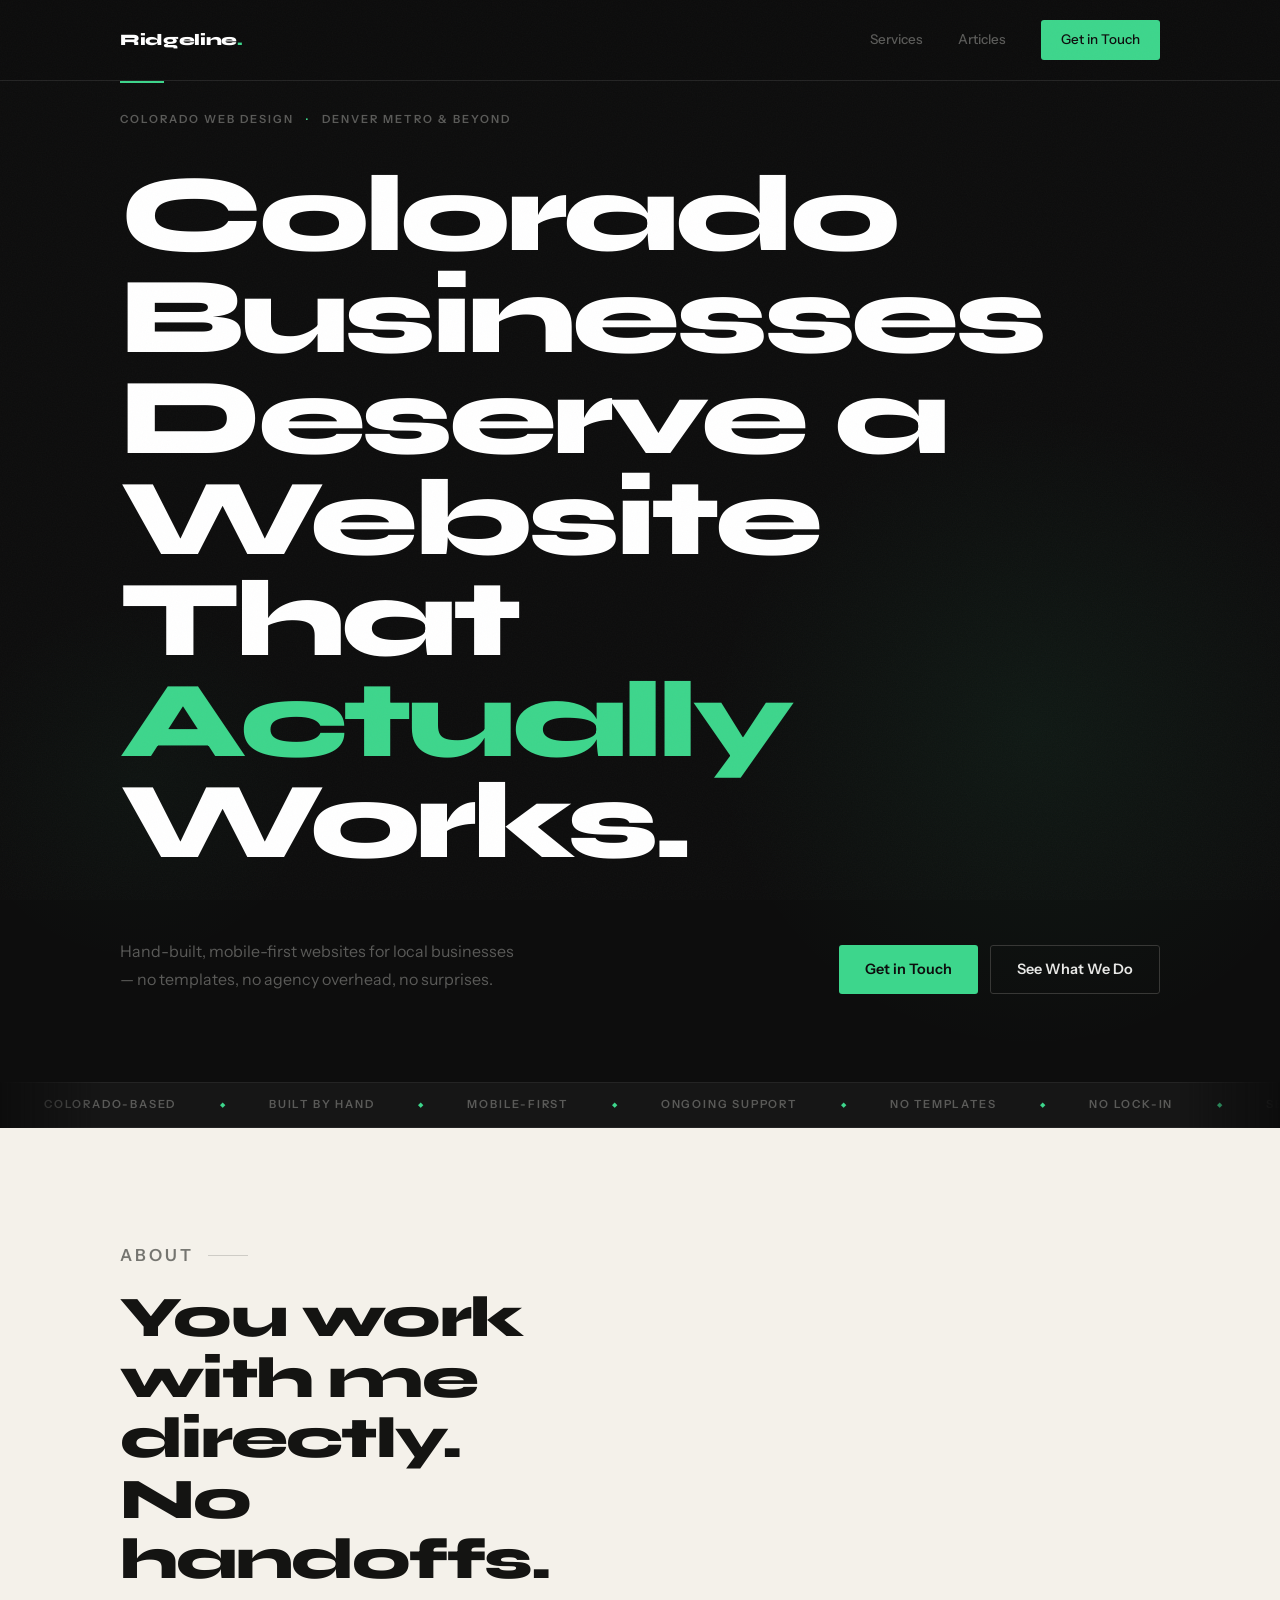
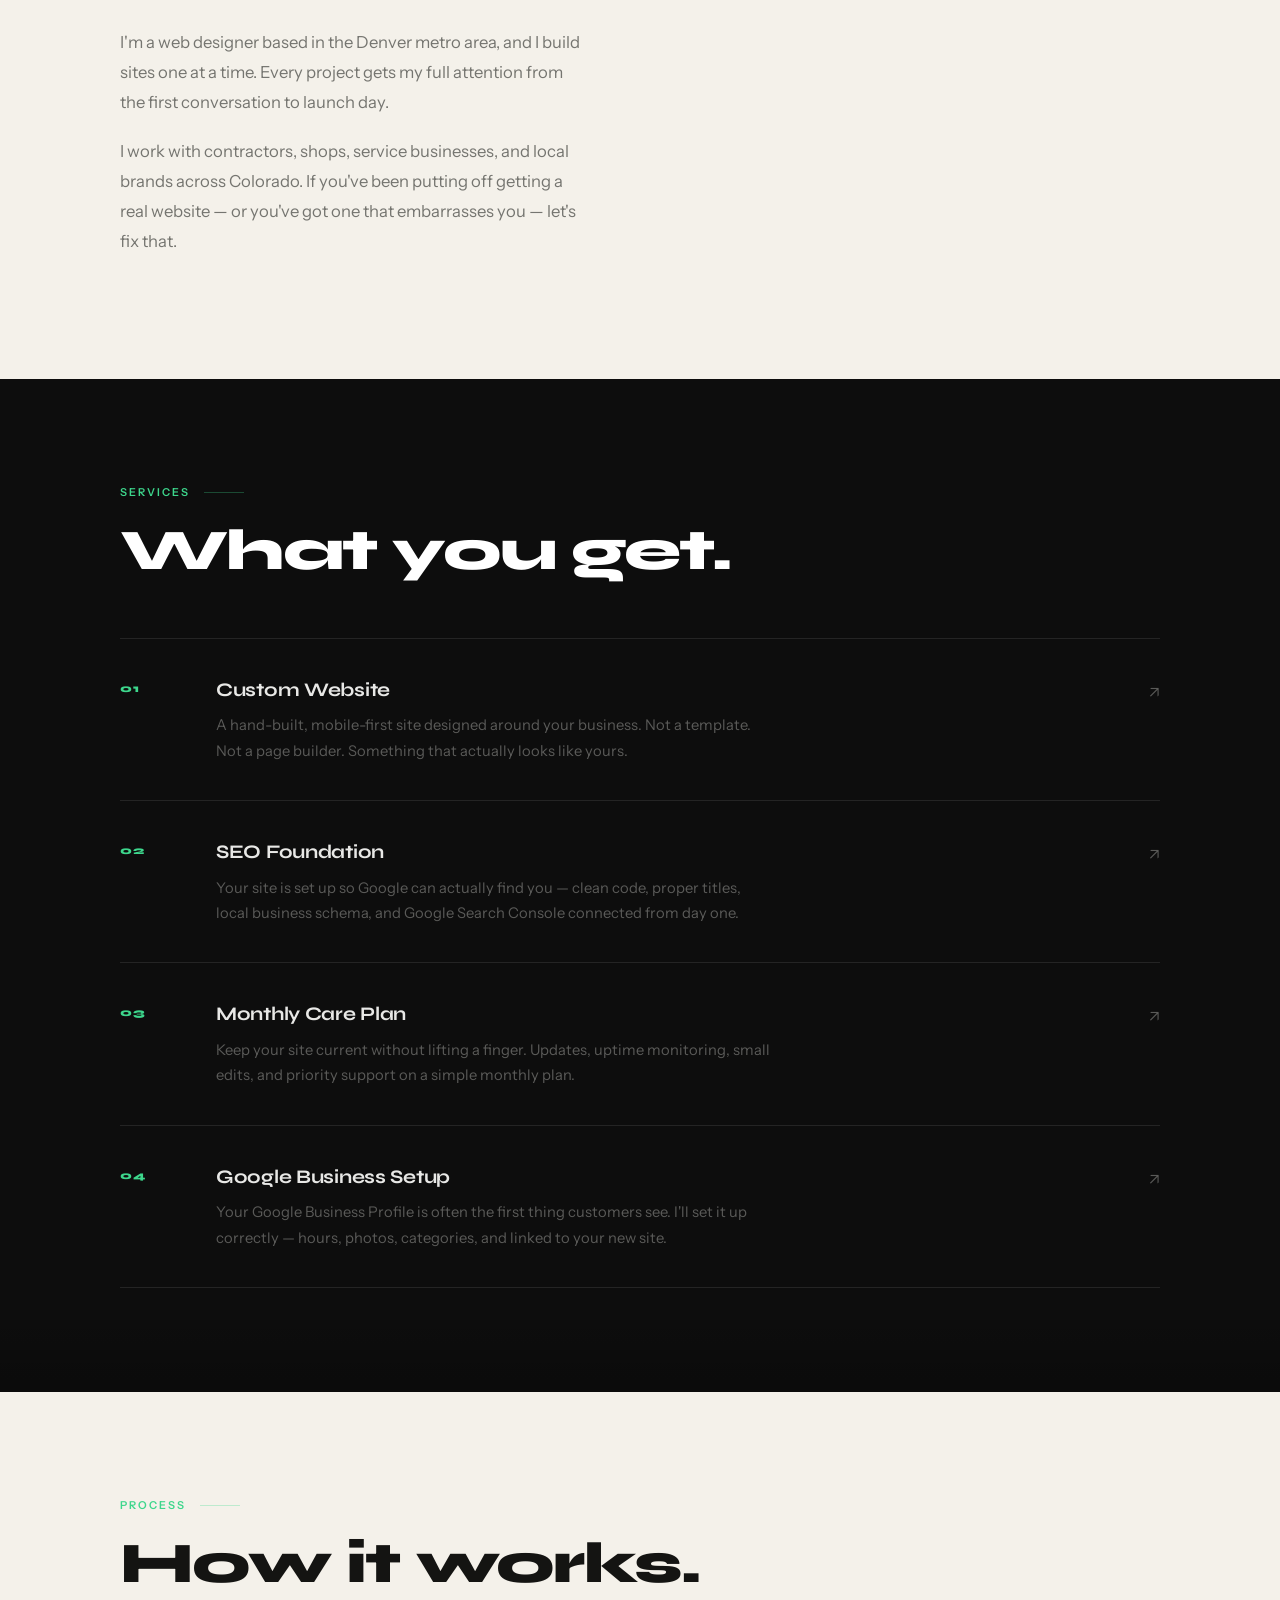
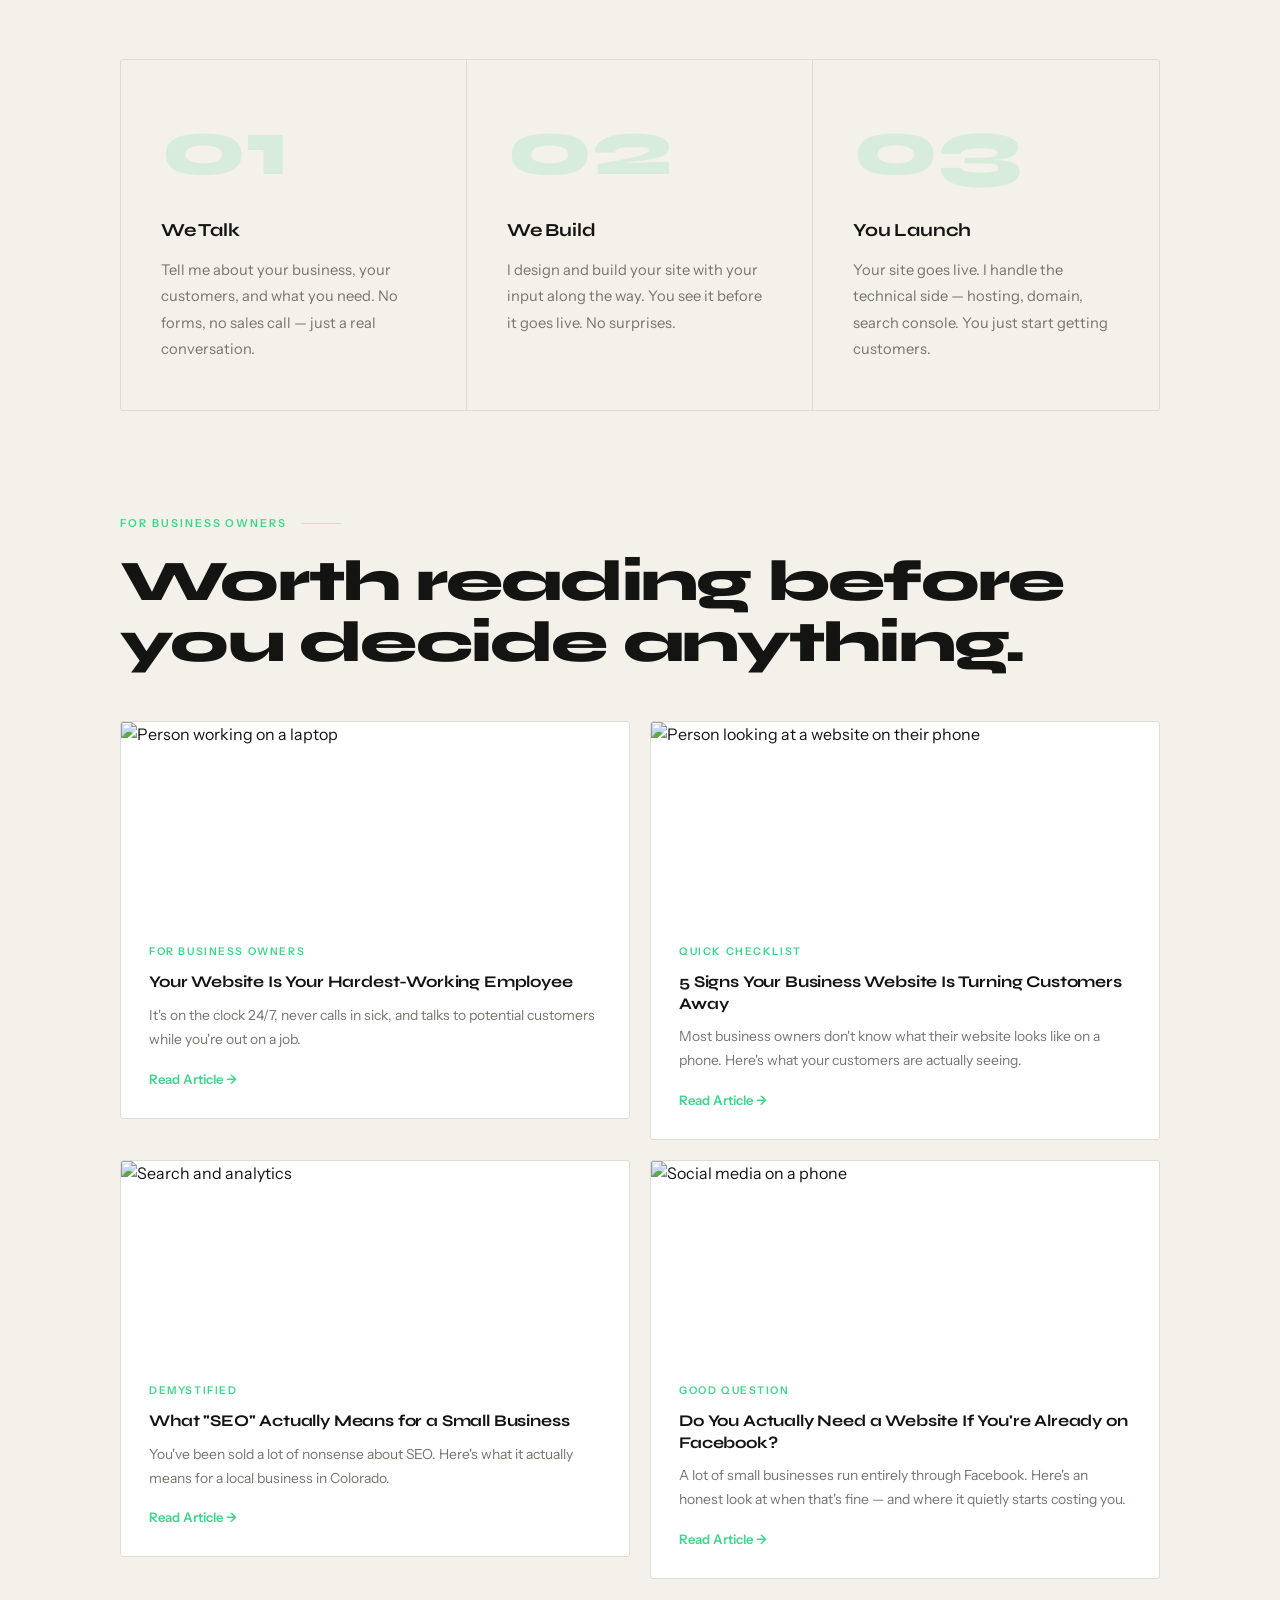
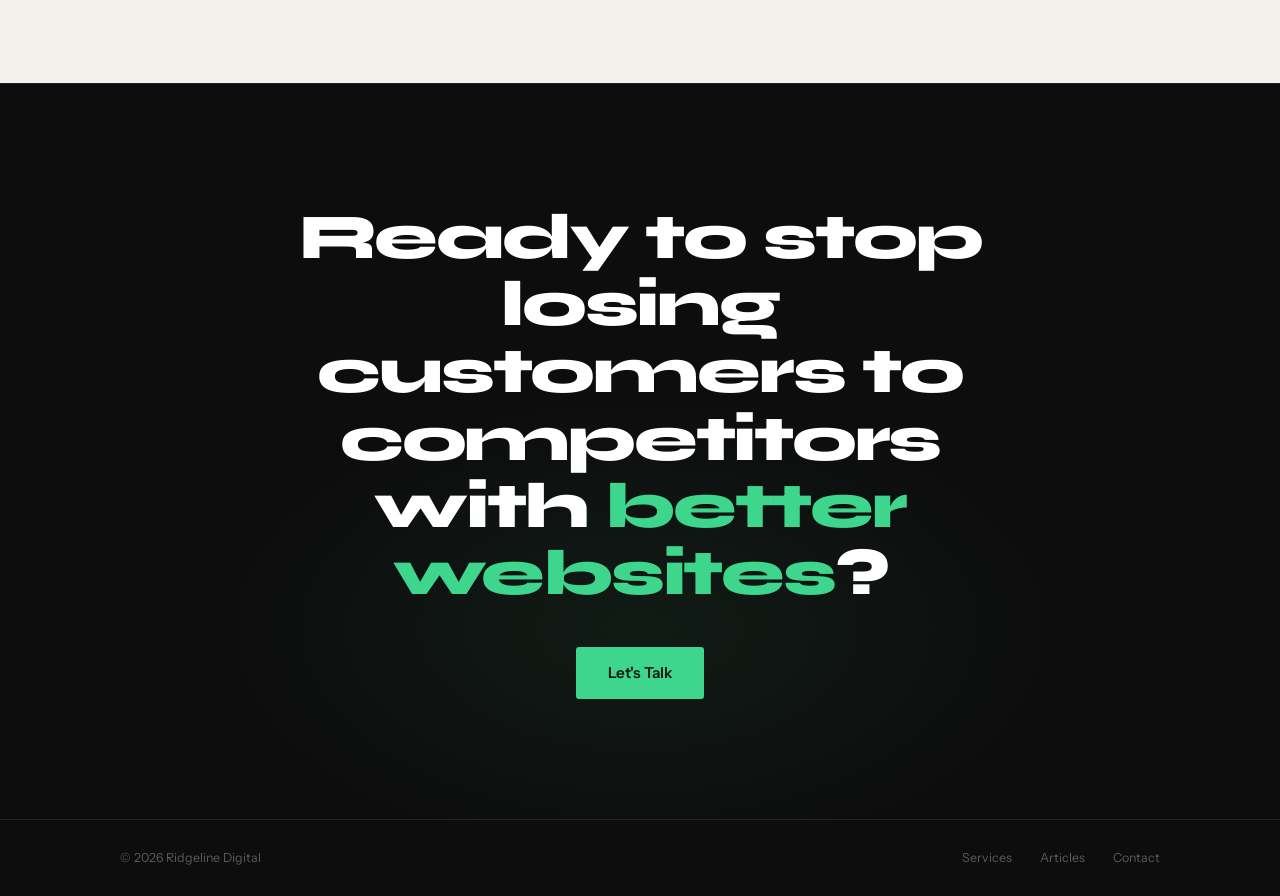
==== index.html @ 9ca10a7b "feat: scaffold Three.js canvas for laptop scene" ====
<!DOCTYPE html>
<html lang="en">
<head>
  <meta charset="UTF-8">
  <meta name="viewport" content="width=device-width, initial-scale=1.0">
  <title>Ridgeline Digital — Colorado Web Design</title>
  <meta name="description" content="Hand-built websites for Colorado small businesses. Professional, mobile-first, and built to convert.">
  <link rel="preconnect" href="https://fonts.googleapis.com">
  <link rel="preconnect" href="https://fonts.gstatic.com" crossorigin>
  <link href="https://fonts.googleapis.com/css2?family=Syne:wght@700;800&family=Instrument+Sans:ital,wght@0,400;0,500;0,600;1,400&display=swap" rel="stylesheet">
  <link rel="stylesheet" href="styles.css">
  <script type="importmap">
{
  "imports": {
    "three": "https://cdn.jsdelivr.net/npm/three@0.163.0/build/three.module.js"
  }
}
</script>
</head>
<body>

<!-- NAV -->
<nav class="nav">
  <div class="nav__inner">
    <a href="index.html" class="nav__logo">Ridgeline<span>.</span></a>
    <div class="nav__links">
      <a href="services.html">Services</a>
      <a href="articles/index.html">Articles</a>
      <a href="contact.html" class="nav__cta">Get in Touch</a>
    </div>
  </div>
</nav>

<!-- HERO -->
<section class="hero">
  <div class="hero__glow"></div>
  <div class="hero__glow-2"></div>
  <div class="container hero__content">
    <span class="hero__line"></span>
    <p class="hero__eyebrow">Colorado Web Design <em>·</em> Denver Metro &amp; Beyond</p>
    <h1 class="hero__headline">
      Colorado<br>
      Businesses<br>
      Deserve a<br>
      Website That<br>
      <em>Actually</em> Works.
    </h1>
    <div class="hero__bottom">
      <p class="hero__sub">
        Hand-built, mobile-first websites for local businesses — no templates, no agency overhead, no surprises.
      </p>
      <div class="hero__ctas">
        <a href="contact.html" class="btn btn--primary">Get in Touch</a>
        <a href="services.html" class="btn btn--outline">See What We Do</a>
      </div>
    </div>
  </div>
</section>

<!-- MARQUEE -->
<div class="marquee">
  <div class="marquee__track">
    <span class="marquee__item">Colorado-Based</span><span class="marquee__dot">◆</span>
    <span class="marquee__item">Built by Hand</span><span class="marquee__dot">◆</span>
    <span class="marquee__item">Mobile-First</span><span class="marquee__dot">◆</span>
    <span class="marquee__item">Ongoing Support</span><span class="marquee__dot">◆</span>
    <span class="marquee__item">No Templates</span><span class="marquee__dot">◆</span>
    <span class="marquee__item">No Lock-In</span><span class="marquee__dot">◆</span>
    <span class="marquee__item">SEO Ready</span><span class="marquee__dot">◆</span>
    <span class="marquee__item">Fast &amp; Responsive</span><span class="marquee__dot">◆</span>
    <!-- duplicate for seamless loop -->
    <span class="marquee__item">Colorado-Based</span><span class="marquee__dot">◆</span>
    <span class="marquee__item">Built by Hand</span><span class="marquee__dot">◆</span>
    <span class="marquee__item">Mobile-First</span><span class="marquee__dot">◆</span>
    <span class="marquee__item">Ongoing Support</span><span class="marquee__dot">◆</span>
    <span class="marquee__item">No Templates</span><span class="marquee__dot">◆</span>
    <span class="marquee__item">No Lock-In</span><span class="marquee__dot">◆</span>
    <span class="marquee__item">SEO Ready</span><span class="marquee__dot">◆</span>
    <span class="marquee__item">Fast &amp; Responsive</span><span class="marquee__dot">◆</span>
  </div>
</div>

<!-- ABOUT -->
<section class="section section--light">
  <div class="container">
    <div class="about-grid">
      <div class="about__copy reveal">
        <p class="section__eyebrow">About</p>
        <h2 class="section__heading" style="margin-bottom: 36px;">You work with me<br>directly. No handoffs.</h2>
        <p>I'm a web designer based in the Denver metro area, and I build sites one at a time. Every project gets my full attention from the first conversation to launch day.</p>
        <p>I work with contractors, shops, service businesses, and local brands across Colorado. If you've been putting off getting a real website — or you've got one that embarrasses you — let's fix that.</p>
      </div>
      <div class="about__visual">
        <canvas id="laptop-canvas"></canvas>
      </div>
    </div>
  </div>
</section>

<!-- SERVICES -->
<section class="section section--dark">
  <div class="container">
    <p class="section__eyebrow reveal">Services</p>
    <h2 class="section__heading reveal reveal--delay-1">What you get.</h2>
    <div class="services-list">
      <a href="services.html" class="service-item reveal reveal--delay-1">
        <span class="service-item__num">01</span>
        <div>
          <div class="service-item__title">Custom Website</div>
          <p class="service-item__desc">A hand-built, mobile-first site designed around your business. Not a template. Not a page builder. Something that actually looks like yours.</p>
        </div>
        <span class="service-item__arrow">↗</span>
      </a>
      <a href="services.html" class="service-item reveal reveal--delay-2">
        <span class="service-item__num">02</span>
        <div>
          <div class="service-item__title">SEO Foundation</div>
          <p class="service-item__desc">Your site is set up so Google can actually find you — clean code, proper titles, local business schema, and Google Search Console connected from day one.</p>
        </div>
        <span class="service-item__arrow">↗</span>
      </a>
      <a href="services.html" class="service-item reveal reveal--delay-3">
        <span class="service-item__num">03</span>
        <div>
          <div class="service-item__title">Monthly Care Plan</div>
          <p class="service-item__desc">Keep your site current without lifting a finger. Updates, uptime monitoring, small edits, and priority support on a simple monthly plan.</p>
        </div>
        <span class="service-item__arrow">↗</span>
      </a>
      <a href="services.html" class="service-item reveal reveal--delay-4">
        <span class="service-item__num">04</span>
        <div>
          <div class="service-item__title">Google Business Setup</div>
          <p class="service-item__desc">Your Google Business Profile is often the first thing customers see. I'll set it up correctly — hours, photos, categories, and linked to your new site.</p>
        </div>
        <span class="service-item__arrow">↗</span>
      </a>
    </div>
  </div>
</section>

<!-- PROCESS -->
<section class="section section--light">
  <div class="container">
    <p class="section__eyebrow reveal">Process</p>
    <h2 class="section__heading reveal reveal--delay-1">How it works.</h2>
    <div class="process-grid">
      <div class="process-step reveal reveal--delay-1">
        <div class="process-step__num">01</div>
        <div class="process-step__title">We Talk</div>
        <p class="process-step__body">Tell me about your business, your customers, and what you need. No forms, no sales call — just a real conversation.</p>
      </div>
      <div class="process-step reveal reveal--delay-2">
        <div class="process-step__num">02</div>
        <div class="process-step__title">We Build</div>
        <p class="process-step__body">I design and build your site with your input along the way. You see it before it goes live. No surprises.</p>
      </div>
      <div class="process-step reveal reveal--delay-3">
        <div class="process-step__num">03</div>
        <div class="process-step__title">You Launch</div>
        <p class="process-step__body">Your site goes live. I handle the technical side — hosting, domain, search console. You just start getting customers.</p>
      </div>
    </div>
  </div>
</section>

<!-- ARTICLES -->
<section class="section section--light" style="padding-top: 0;">
  <div class="container">
    <p class="section__eyebrow reveal">For Business Owners</p>
    <h2 class="section__heading reveal reveal--delay-1">Worth reading before<br>you decide anything.</h2>
    <div class="articles-grid">
      <a href="articles/your-website-is-your-hardest-working-employee.html" class="reveal reveal--delay-1">
        <div class="article-card">
          <img class="article-card__img" src="https://images.unsplash.com/photo-1486312338219-ce68d2c6f44d?w=700&q=80" alt="Person working on a laptop">
          <div class="article-card__content">
            <div class="article-card__tag">For Business Owners</div>
            <div class="article-card__title">Your Website Is Your Hardest-Working Employee</div>
            <p class="article-card__desc">It's on the clock 24/7, never calls in sick, and talks to potential customers while you're out on a job.</p>
            <span class="article-card__link">Read Article →</span>
          </div>
        </div>
      </a>
      <a href="articles/5-signs-your-website-is-turning-customers-away.html" class="reveal reveal--delay-2">
        <div class="article-card">
          <img class="article-card__img" src="https://images.unsplash.com/photo-1555421689-491a97ff2040?w=700&q=80" alt="Person looking at a website on their phone">
          <div class="article-card__content">
            <div class="article-card__tag">Quick Checklist</div>
            <div class="article-card__title">5 Signs Your Business Website Is Turning Customers Away</div>
            <p class="article-card__desc">Most business owners don't know what their website looks like on a phone. Here's what your customers are actually seeing.</p>
            <span class="article-card__link">Read Article →</span>
          </div>
        </div>
      </a>
      <a href="articles/what-seo-actually-means-for-a-small-business.html" class="reveal reveal--delay-3">
        <div class="article-card">
          <img class="article-card__img" src="https://images.unsplash.com/photo-1432888498266-38ffec3eaf0a?w=700&q=80" alt="Search and analytics">
          <div class="article-card__content">
            <div class="article-card__tag">Demystified</div>
            <div class="article-card__title">What "SEO" Actually Means for a Small Business</div>
            <p class="article-card__desc">You've been sold a lot of nonsense about SEO. Here's what it actually means for a local business in Colorado.</p>
            <span class="article-card__link">Read Article →</span>
          </div>
        </div>
      </a>
      <a href="articles/do-you-need-a-website-if-youre-already-on-facebook.html" class="reveal reveal--delay-4">
        <div class="article-card">
          <img class="article-card__img" src="https://images.unsplash.com/photo-1563986768609-322da13575f3?w=700&q=80" alt="Social media on a phone">
          <div class="article-card__content">
            <div class="article-card__tag">Good Question</div>
            <div class="article-card__title">Do You Actually Need a Website If You're Already on Facebook?</div>
            <p class="article-card__desc">A lot of small businesses run entirely through Facebook. Here's an honest look at when that's fine — and where it quietly starts costing you.</p>
            <span class="article-card__link">Read Article →</span>
          </div>
        </div>
      </a>
    </div>
  </div>
</section>

<!-- CTA -->
<div class="cta-section reveal">
  <p class="cta-section__heading">
    Ready to stop losing customers to competitors with <em>better websites</em>?
  </p>
  <a href="contact.html" class="btn btn--primary" style="font-size: 0.95rem; padding: 14px 32px;">Let's Talk</a>
</div>
<footer class="footer">
  <div class="footer__inner">
    <span class="footer__copy">© 2026 Ridgeline Digital</span>
    <nav class="footer__links">
      <a href="services.html">Services</a>
      <a href="articles/index.html">Articles</a>
      <a href="contact.html">Contact</a>
    </nav>
  </div>
</footer>

<script>
  const observer = new IntersectionObserver((entries) => {
    entries.forEach(entry => {
      if (entry.isIntersecting) {
        entry.target.classList.add('is-visible');
        observer.unobserve(entry.target);
      }
    });
  }, { threshold: 0.12 });

  document.querySelectorAll('.reveal').forEach(el => observer.observe(el));

  // Laptop entrance — fires on laptop-scene wrapper
  const laptopScene = document.getElementById('laptop');
  if (laptopScene) {
    const laptopObserver = new IntersectionObserver((entries) => {
      entries.forEach(entry => {
        if (entry.isIntersecting) {
          laptopScene.classList.add('is-visible');
          laptopObserver.unobserve(laptopScene);
        }
      });
    }, { threshold: 0.1 });
    laptopObserver.observe(laptopScene);
  }
</script>
<script type="module" src="laptop-3d.js"></script>
</body>
</html>
---- styles.css ----
/* ─── FONTS ─── */
@import url('https://fonts.googleapis.com/css2?family=Syne:wght@700;800&family=Instrument+Sans:ital,wght@0,400;0,500;0,600;1,400&display=swap');

/* ─── VARIABLES ─── */
:root {
  --bg:           #0d0d0d;
  --bg-light:     #f4f1ea;
  --surface:      #161616;
  --border:       #242424;
  --border-light: #e0ddd6;
  --accent:       #3dd68c;
  --accent-dim:   rgba(61, 214, 140, 0.07);
  --on-dark:      #e8e8e6;
  --on-light:     #141412;
  --muted-dark:   #5a5a58;
  --muted-light:  #757570;
  --font-display: 'Syne', sans-serif;
  --font-body:    'Instrument Sans', sans-serif;
  --max-w:        1120px;
}

/* ─── RESET ─── */
*, *::before, *::after { box-sizing: border-box; margin: 0; padding: 0; }
html { font-size: 16px; scroll-behavior: smooth; }
body {
  font-family: var(--font-body);
  background: var(--bg);
  color: var(--on-dark);
  line-height: 1.6;
  -webkit-font-smoothing: antialiased;
}
img { max-width: 100%; display: block; }
a { color: inherit; text-decoration: none; }

/* ─── SCROLL REVEAL ─── */
.reveal {
  opacity: 0;
  transform: translateY(28px);
  transition: opacity 0.65s ease, transform 0.65s ease;
}
.reveal.is-visible {
  opacity: 1;
  transform: translateY(0);
}
.reveal--delay-1 { transition-delay: 0.1s; }
.reveal--delay-2 { transition-delay: 0.2s; }
.reveal--delay-3 { transition-delay: 0.3s; }
.reveal--delay-4 { transition-delay: 0.4s; }

/* ─── GRAIN OVERLAY ─── */
body::after {
  content: '';
  position: fixed; inset: 0;
  pointer-events: none; z-index: 9999;
  opacity: 0.03;
  background-image: url("data:image/svg+xml,%3Csvg xmlns='http://www.w3.org/2000/svg' width='300' height='300'%3E%3Cfilter id='n'%3E%3CfeTurbulence type='fractalNoise' baseFrequency='0.8' numOctaves='4' stitchTiles='stitch'/%3E%3C/filter%3E%3Crect width='300' height='300' filter='url(%23n)'/%3E%3C/svg%3E");
}

/* ─── CONTAINER ─── */
.container { max-width: var(--max-w); margin: 0 auto; padding: 0 40px; }

/* ─── NAV ─── */
.nav {
  position: sticky; top: 0; z-index: 100;
  background: rgba(13, 13, 13, 0.88);
  backdrop-filter: blur(16px);
  -webkit-backdrop-filter: blur(16px);
  border-bottom: 1px solid var(--border);
  padding: 20px 0;
}
.nav__inner {
  display: flex; align-items: center; justify-content: space-between;
  max-width: var(--max-w); margin: 0 auto; padding: 0 40px;
}
.nav__logo {
  font-family: var(--font-display);
  font-size: 1rem; font-weight: 800;
  color: #fff; letter-spacing: -0.02em;
}
.nav__logo span { color: var(--accent); }
.nav__links { display: flex; gap: 36px; align-items: center; }
.nav__links a {
  font-size: 0.84rem; font-weight: 500;
  color: var(--muted-dark);
  transition: color 0.15s;
  position: relative;
}
.nav__links a:not(.nav__cta)::after {
  content: '';
  position: absolute; bottom: -3px; left: 0;
  width: 0; height: 1px;
  background: var(--accent);
  transition: width 0.2s ease;
}
.nav__links a:not(.nav__cta):hover { color: var(--on-dark); }
.nav__links a:not(.nav__cta):hover::after { width: 100%; }
.nav__cta {
  background: var(--accent); color: #0d0d0d !important;
  padding: 9px 20px; border-radius: 3px;
  font-weight: 600; font-size: 0.84rem;
  transition: opacity 0.15s, box-shadow 0.15s;
}
.nav__cta:hover { opacity: 0.88; box-shadow: 0 0 18px rgba(61,214,140,0.25); }
.nav__cta::after { display: none !important; }

/* ─── HERO ─── */
.hero {
  min-height: 100svh;
  display: flex; flex-direction: column; justify-content: flex-end;
  padding: 0 0 88px;
  position: relative; overflow: hidden;
}
.hero__glow {
  position: absolute; top: 30%; right: -8%;
  width: 700px; height: 700px;
  background: radial-gradient(circle, rgba(61,214,140,0.06) 0%, transparent 65%);
  pointer-events: none;
}
.hero__glow-2 {
  position: absolute; bottom: 10%; left: -5%;
  width: 400px; height: 400px;
  background: radial-gradient(circle, rgba(61,214,140,0.03) 0%, transparent 65%);
  pointer-events: none;
}
.hero__content { position: relative; }
.hero__line {
  display: block; width: 44px; height: 2px;
  background: var(--accent); margin-bottom: 28px;
}
.hero__eyebrow {
  font-size: 0.7rem; font-weight: 600;
  letter-spacing: 0.18em; text-transform: uppercase;
  color: var(--muted-dark); margin-bottom: 36px;
  display: flex; align-items: center; gap: 12px;
}
.hero__eyebrow em { font-style: normal; color: var(--accent); }
.hero__headline {
  font-family: var(--font-display);
  font-size: clamp(3.4rem, 8.5vw, 7.8rem);
  font-weight: 800;
  line-height: 0.93;
  letter-spacing: -0.04em;
  color: #fff;
  margin-bottom: 64px;
}
.hero__headline em { font-style: normal; color: var(--accent); }
.hero__bottom {
  display: grid; grid-template-columns: 1fr auto;
  gap: 64px; align-items: end;
}
.hero__sub {
  font-size: 1rem; color: var(--muted-dark);
  line-height: 1.8; max-width: 400px;
}
.hero__ctas { display: flex; gap: 12px; flex-wrap: wrap; justify-content: flex-end; }

/* ─── LOAD ANIMATIONS ─── */
@keyframes fadeUp {
  from { opacity: 0; transform: translateY(22px); }
  to   { opacity: 1; transform: translateY(0); }
}
.hero__line     { animation: fadeUp 0.5s ease both; animation-delay: 0.05s; }
.hero__eyebrow  { animation: fadeUp 0.5s ease both; animation-delay: 0.15s; }
.hero__headline { animation: fadeUp 0.65s ease both; animation-delay: 0.25s; }
.hero__bottom   { animation: fadeUp 0.5s ease both; animation-delay: 0.45s; }

/* ─── BUTTONS ─── */
.btn {
  display: inline-flex; align-items: center;
  padding: 12px 26px; border-radius: 3px;
  font-weight: 600; font-size: 0.9rem;
  font-family: var(--font-body);
  cursor: pointer; border: none;
  transition: opacity 0.15s, box-shadow 0.15s, border-color 0.15s;
  white-space: nowrap;
}
.btn--primary { background: var(--accent); color: #0d0d0d; }
.btn--primary:hover { opacity: 0.88; box-shadow: 0 0 22px rgba(61,214,140,0.3); }
.btn--outline { background: transparent; color: var(--on-dark); border: 1px solid #383836; }
.btn--outline:hover { border-color: #666; }

/* ─── MARQUEE ─── */
.marquee {
  overflow: hidden;
  border-top: 1px solid var(--border);
  border-bottom: 1px solid var(--border);
  padding: 13px 0;
  background: var(--surface);
  -webkit-mask-image: linear-gradient(to right, transparent, black 8%, black 92%, transparent);
  mask-image: linear-gradient(to right, transparent, black 8%, black 92%, transparent);
}
.marquee__track {
  display: flex; align-items: center;
  width: max-content;
  animation: marquee 22s linear infinite;
}
@keyframes marquee {
  from { transform: translateX(0); }
  to   { transform: translateX(-50%); }
}
.marquee__item {
  font-size: 0.7rem; font-weight: 600;
  letter-spacing: 0.16em; text-transform: uppercase;
  color: var(--muted-dark); padding: 0 44px;
  white-space: nowrap;
}
.marquee__dot {
  color: var(--accent); font-size: 0.45rem;
  flex-shrink: 0;
}

/* ─── SECTIONS ─── */
.section { padding: 104px 0; }
.section--light { background: var(--bg-light); color: var(--on-light); }
.section--dark  { background: var(--bg); color: var(--on-dark); }

/* smooth gradient bleed at section boundaries */
.section--light + .section--dark::before,
.section--dark + .section--light::before {
  content: '';
  display: block;
  height: 1px;
  background: transparent;
}
.section--dark { position: relative; }
.section--dark::after {
  content: '';
  position: absolute; bottom: 0; left: 0; right: 0;
  height: 80px;
  background: linear-gradient(to bottom, transparent, rgba(0,0,0,0.18));
  pointer-events: none;
}

.section__eyebrow {
  font-size: 0.68rem; font-weight: 600;
  letter-spacing: 0.18em; text-transform: uppercase;
  color: var(--accent); margin-bottom: 20px;
  display: flex; align-items: center; gap: 14px;
}
.section__eyebrow::after {
  content: '';
  display: block; height: 1px; width: 40px;
  background: currentColor; opacity: 0.3;
}

/* keep old class as alias */
.section__label {
  font-size: 0.68rem; font-weight: 600;
  letter-spacing: 0.18em; text-transform: uppercase;
  color: var(--accent); margin-bottom: 20px;
}

.section__heading {
  font-family: var(--font-display);
  font-size: clamp(2.2rem, 5vw, 3.6rem);
  font-weight: 800; line-height: 1.05;
  letter-spacing: -0.03em;
}
.section--dark  .section__heading { color: #fff; }
.section--light .section__heading { color: var(--on-light); }

/* ─── ABOUT ─── */
.about-grid {
  display: grid; grid-template-columns: 1fr 1fr;
  gap: 104px; align-items: center;
}
.about__copy { padding-top: 8px; }
.about__copy p {
  font-size: 1.04rem; color: var(--muted-light);
  line-height: 1.82; margin-bottom: 18px;
}
/* ─── LAPTOP 3D ─── */
.about__visual {
  display: flex;
  align-items: center;
  justify-content: center;
  padding: 32px 0 40px;
}

/*
 * Two-layer approach:
 *   laptop-scene  → opacity + translateY (rise)
 *   laptop        → rotateY (spin)   — NO opacity here: opacity breaks preserve-3d
 */
.laptop-scene {
  perspective: 800px;
  perspective-origin: 50% 40%;
  opacity: 0;
  transform: translateY(70px);
  transition:
    opacity   0.8s ease,
    transform 1.0s cubic-bezier(0.22, 1, 0.36, 1);
}

.laptop-scene.is-visible {
  opacity: 1;
  transform: translateY(0);
}

.laptop {
  position: relative;
  transform-style: preserve-3d;
  width: 240px;
  transform: rotateY(42deg);
  /* spring bezier: overshoots past -8deg and settles, giving spin-through feel */
  transition: transform 1.5s cubic-bezier(0.34, 1.4, 0.64, 1) 0.1s;
}

.laptop-scene.is-visible .laptop {
  transform: rotateY(-8deg);
}

.laptop__lid {
  width: 240px;
  height: 154px;
  background: linear-gradient(160deg, #232323, #191919);
  border: 1px solid #333;
  border-bottom: none;
  border-radius: 10px 10px 2px 2px;
  transform-origin: bottom center;
  transform: rotateX(-92deg);
  position: relative;
  /* lid opens after the rise + spin — delay 0.5s */
  transition: transform 1.1s cubic-bezier(0.22, 1, 0.36, 1) 0.5s;
}

.laptop-scene.is-visible .laptop__lid {
  transform: rotateX(-26deg);
}

.laptop__screen {
  position: absolute;
  inset: 10px 14px 8px;
  background: #060606;
  border-radius: 4px;
  overflow: hidden;
}

.laptop__screen::before {
  content: '';
  position: absolute;
  inset: 0;
  background: radial-gradient(ellipse at 35% 30%, rgba(61,214,140,0.18) 0%, transparent 65%);
  pointer-events: none;
}

.laptop__screen-inner {
  position: absolute;
  inset: 0;
  display: flex;
  flex-direction: column;
  justify-content: center;
  padding: 16px 18px;
  font-family: 'Courier New', monospace;
  font-size: 0.62rem;
  color: var(--accent);
  line-height: 2;
  opacity: 0;
  /* text fades in after lid is open */
  transition: opacity 0.6s ease 1.7s;
}

.laptop-scene.is-visible .laptop__screen-inner {
  opacity: 1;
}

.laptop__screen-line { display: block; }
.laptop__screen-line::before { content: '> '; opacity: 0.5; }

.laptop__cursor {
  display: inline-block;
  width: 6px; height: 11px;
  background: var(--accent);
  vertical-align: middle;
  margin-left: 2px;
  animation: blink 1s step-end infinite;
}

@keyframes blink {
  0%, 100% { opacity: 1; }
  50% { opacity: 0; }
}

.laptop__base {
  width: 240px;
  height: 14px;
  background: linear-gradient(to bottom, #2a2a2a, #1d1d1d);
  border: 1px solid #333;
  border-top: 1px solid #3a3a3a;
  border-radius: 0 0 8px 8px;
  position: relative;
  box-shadow: 0 32px 80px rgba(0,0,0,0.6), 0 8px 24px rgba(0,0,0,0.4);
}

.laptop__base::before {
  content: '';
  position: absolute;
  top: 3px; left: 18px; right: 18px; height: 6px;
  background: repeating-linear-gradient(
    90deg,
    #2e2e2e 0px, #2e2e2e 14px,
    #222 14px, #222 16px
  );
  border-radius: 1px;
  opacity: 0.7;
}

.laptop__base::after {
  content: '';
  position: absolute;
  bottom: 2px; left: 50%; transform: translateX(-50%);
  width: 44px; height: 5px;
  background: #232323;
  border-radius: 2px;
  border: 1px solid #333;
}

.laptop__shadow {
  width: 200px;
  height: 20px;
  background: radial-gradient(ellipse, rgba(0,0,0,0.45) 0%, transparent 70%);
  margin: 0 auto;
  margin-top: 4px;
}

/* ─── SERVICES LIST ─── */
.services-list {
  border-top: 1px solid var(--border);
  margin-top: 56px;
}
.service-item {
  display: grid;
  grid-template-columns: 56px 1fr 28px;
  gap: 0 40px;
  align-items: start;
  padding: 36px 0;
  border-bottom: 1px solid var(--border);
  text-decoration: none; color: inherit;
  transition: background 0.18s, padding 0.18s;
  cursor: pointer;
}
.service-item:hover {
  background: var(--accent-dim);
  padding-left: 20px; padding-right: 20px;
  margin: 0 -20px;
}
.service-item:hover .service-item__arrow {
  color: var(--accent);
  transform: translate(3px, -3px);
}
.service-item__num {
  font-family: var(--font-display);
  font-size: 0.7rem; font-weight: 800;
  letter-spacing: 0.06em; color: var(--accent);
  padding-top: 5px;
}
.service-item__title {
  font-family: var(--font-display);
  font-size: 1.2rem; font-weight: 700;
  color: var(--on-dark); margin-bottom: 8px;
  letter-spacing: -0.015em;
}
.service-item__desc {
  font-size: 0.92rem; color: var(--muted-dark);
  line-height: 1.72; max-width: 560px;
}
.service-item__arrow {
  font-size: 1rem; color: var(--muted-dark);
  transition: color 0.18s, transform 0.18s;
  padding-top: 5px; justify-self: end;
}

/* ─── PROCESS ─── */
.process-grid {
  display: grid; grid-template-columns: repeat(3, 1fr);
  margin-top: 64px;
  border: 1px solid var(--border-light);
  border-radius: 3px; overflow: hidden;
}
.process-step {
  padding: 48px 40px;
  border-right: 1px solid var(--border-light);
}
.process-step:last-child { border-right: none; }
.process-step__num {
  font-family: var(--font-display);
  font-size: 5rem; font-weight: 800;
  line-height: 1; color: var(--accent);
  opacity: 0.15; margin-bottom: 28px;
}
.process-step__title {
  font-family: var(--font-display);
  font-size: 1.15rem; font-weight: 700;
  color: var(--on-light); margin-bottom: 12px;
  letter-spacing: -0.01em;
}
.process-step__body {
  font-size: 0.92rem; color: var(--muted-light); line-height: 1.78;
}

/* ─── ARTICLE CARDS ─── */
.articles-grid {
  display: grid; grid-template-columns: repeat(2, 1fr);
  gap: 20px; margin-top: 48px;
}
.article-card {
  background: #fff;
  border: 1px solid var(--border-light);
  border-radius: 3px; overflow: hidden;
  display: flex; flex-direction: column;
  transition: transform 0.2s, box-shadow 0.2s;
}
.article-card:hover {
  transform: translateY(-4px);
  box-shadow: 0 18px 44px rgba(0,0,0,0.1);
}
.article-card__img {
  width: 100%; height: 196px;
  object-fit: cover; display: block;
}
.article-card__content {
  padding: 26px 28px 28px;
  flex: 1; display: flex; flex-direction: column;
}
.article-card__tag {
  font-size: 0.66rem; font-weight: 600;
  letter-spacing: 0.15em; text-transform: uppercase;
  color: var(--accent); margin-bottom: 10px;
}
.article-card__title {
  font-family: var(--font-display);
  font-size: 1.02rem; font-weight: 700;
  color: var(--on-light); margin-bottom: 10px;
  line-height: 1.32; letter-spacing: -0.01em;
}
.article-card__desc {
  font-size: 0.87rem; color: var(--muted-light);
  line-height: 1.72;
  overflow: hidden;
  display: -webkit-box;
  -webkit-line-clamp: 3;
  -webkit-box-orient: vertical;
}
.article-card:hover .article-card__desc {
  display: block;
  overflow: visible;
}
.article-card__link {
  display: inline-flex; align-items: center; gap: 6px;
  margin-top: 18px; font-size: 0.82rem; font-weight: 600;
  color: var(--accent); transition: gap 0.2s;
}
.article-card__link:hover { gap: 10px; }

/* ─── CTA SECTION ─── */
.cta-section {
  padding: 120px 40px;
  text-align: center;
  border-top: 1px solid var(--border);
  position: relative; overflow: hidden;
}
.cta-section::before {
  content: '';
  position: absolute; bottom: -60px; left: 50%;
  transform: translateX(-50%);
  width: 900px; height: 500px;
  background: radial-gradient(ellipse, rgba(61,214,140,0.07) 0%, transparent 65%);
  pointer-events: none;
}
.cta-section__heading {
  font-family: var(--font-display);
  font-size: clamp(2.2rem, 5.5vw, 4rem);
  font-weight: 800; line-height: 1.05;
  letter-spacing: -0.035em; color: #fff;
  max-width: 720px; margin: 0 auto 40px;
  position: relative;
}
.cta-section__heading em { font-style: normal; color: var(--accent); }

/* ─── FOOTER ─── */
.footer {
  background: var(--bg); padding: 28px 0;
  border-top: 1px solid var(--border);
}
.footer__inner {
  max-width: var(--max-w); margin: 0 auto; padding: 0 40px;
  display: flex; align-items: center; justify-content: space-between;
  flex-wrap: wrap; gap: 16px;
}
.footer__copy { font-size: 0.78rem; color: var(--muted-dark); }
.footer__links { display: flex; gap: 28px; }
.footer__links a {
  font-size: 0.78rem; color: var(--muted-dark);
  transition: color 0.15s;
}
.footer__links a:hover { color: var(--accent); }

/* ─── ARTICLE PAGES ─── */
.article-header { padding: 80px 0 56px; background: var(--bg); }
.article-body { padding: 64px 0 96px; background: var(--bg-light); }
.prose {
  max-width: 680px; margin: 0 auto;
  font-size: 1.04rem; line-height: 1.85; color: var(--on-light);
}
.prose h2 {
  font-family: var(--font-display);
  font-size: 1.5rem; font-weight: 700;
  margin: 52px 0 16px; letter-spacing: -0.02em;
  color: var(--on-light);
}
.prose p { margin-bottom: 22px; }
.prose ul { padding-left: 20px; margin-bottom: 22px; }
.prose li { margin-bottom: 12px; }
.prose strong { font-weight: 600; }

/* ─── SIGN BLOCKS (Article 2) ─── */
.sign-block {
  border-left: 2px solid var(--accent);
  padding-left: 24px; margin: 44px 0;
}
.sign-number {
  font-size: 0.68rem; font-weight: 700;
  letter-spacing: 0.12em; text-transform: uppercase;
  color: var(--accent); margin-bottom: 6px;
}
.sign-title {
  font-family: var(--font-display);
  font-size: 1.12rem; font-weight: 700;
  color: var(--on-light); margin-bottom: 10px;
}

/* ─── CONTACT FORM ─── */
.contact-form { max-width: 560px; }
.form-row { display: grid; grid-template-columns: 1fr 1fr; gap: 16px; }
.form-group { display: flex; flex-direction: column; gap: 7px; margin-bottom: 18px; }
.form-group label {
  font-size: 0.78rem; font-weight: 600;
  color: var(--muted-light); letter-spacing: 0.04em;
  text-transform: uppercase;
}
.form-group input,
.form-group textarea {
  padding: 12px 14px;
  border: 1.5px solid var(--border-light);
  border-radius: 3px;
  font-family: var(--font-body); font-size: 0.96rem;
  color: var(--on-light); background: #fff;
  transition: border-color 0.15s; outline: none;
}
.form-group input:focus,
.form-group textarea:focus { border-color: var(--accent); }
.form-group textarea { resize: vertical; min-height: 130px; }

/* ─── RESPONSIVE ─── */
@media (max-width: 768px) {
  .container  { padding: 0 20px; }
  .nav__inner { padding: 0 20px; }
  .nav__links { gap: 20px; }
  .nav__links a { font-size: 0.8rem; }
  .hero { padding-bottom: 56px; }
  .hero__bottom { grid-template-columns: 1fr; gap: 28px; }
  .hero__ctas { justify-content: flex-start; }
  .about-grid { grid-template-columns: 1fr; gap: 48px; }
  .about__visual { padding: 8px 0 16px; }
  .laptop-scene { transform: translateY(50px); }
  .laptop-scene.is-visible { transform: translateY(0); }
  .laptop { width: 180px; transform: rotateY(42deg); }
  .laptop-scene.is-visible .laptop { transform: rotateY(-6deg); }
  .laptop__lid { width: 180px; height: 116px; }
  .laptop__base { width: 180px; }
  .laptop__shadow { width: 150px; }
  .service-item { grid-template-columns: 40px 1fr; }
  .service-item__arrow { display: none; }
  .process-grid { grid-template-columns: 1fr; }
  .process-step { border-right: none; border-bottom: 1px solid var(--border-light); }
  .process-step:last-child { border-bottom: none; }
  .articles-grid { grid-template-columns: 1fr; }
  .cta-section { padding: 80px 20px; }
  @media (max-width: 540px) { .form-row { grid-template-columns: 1fr; } }
}
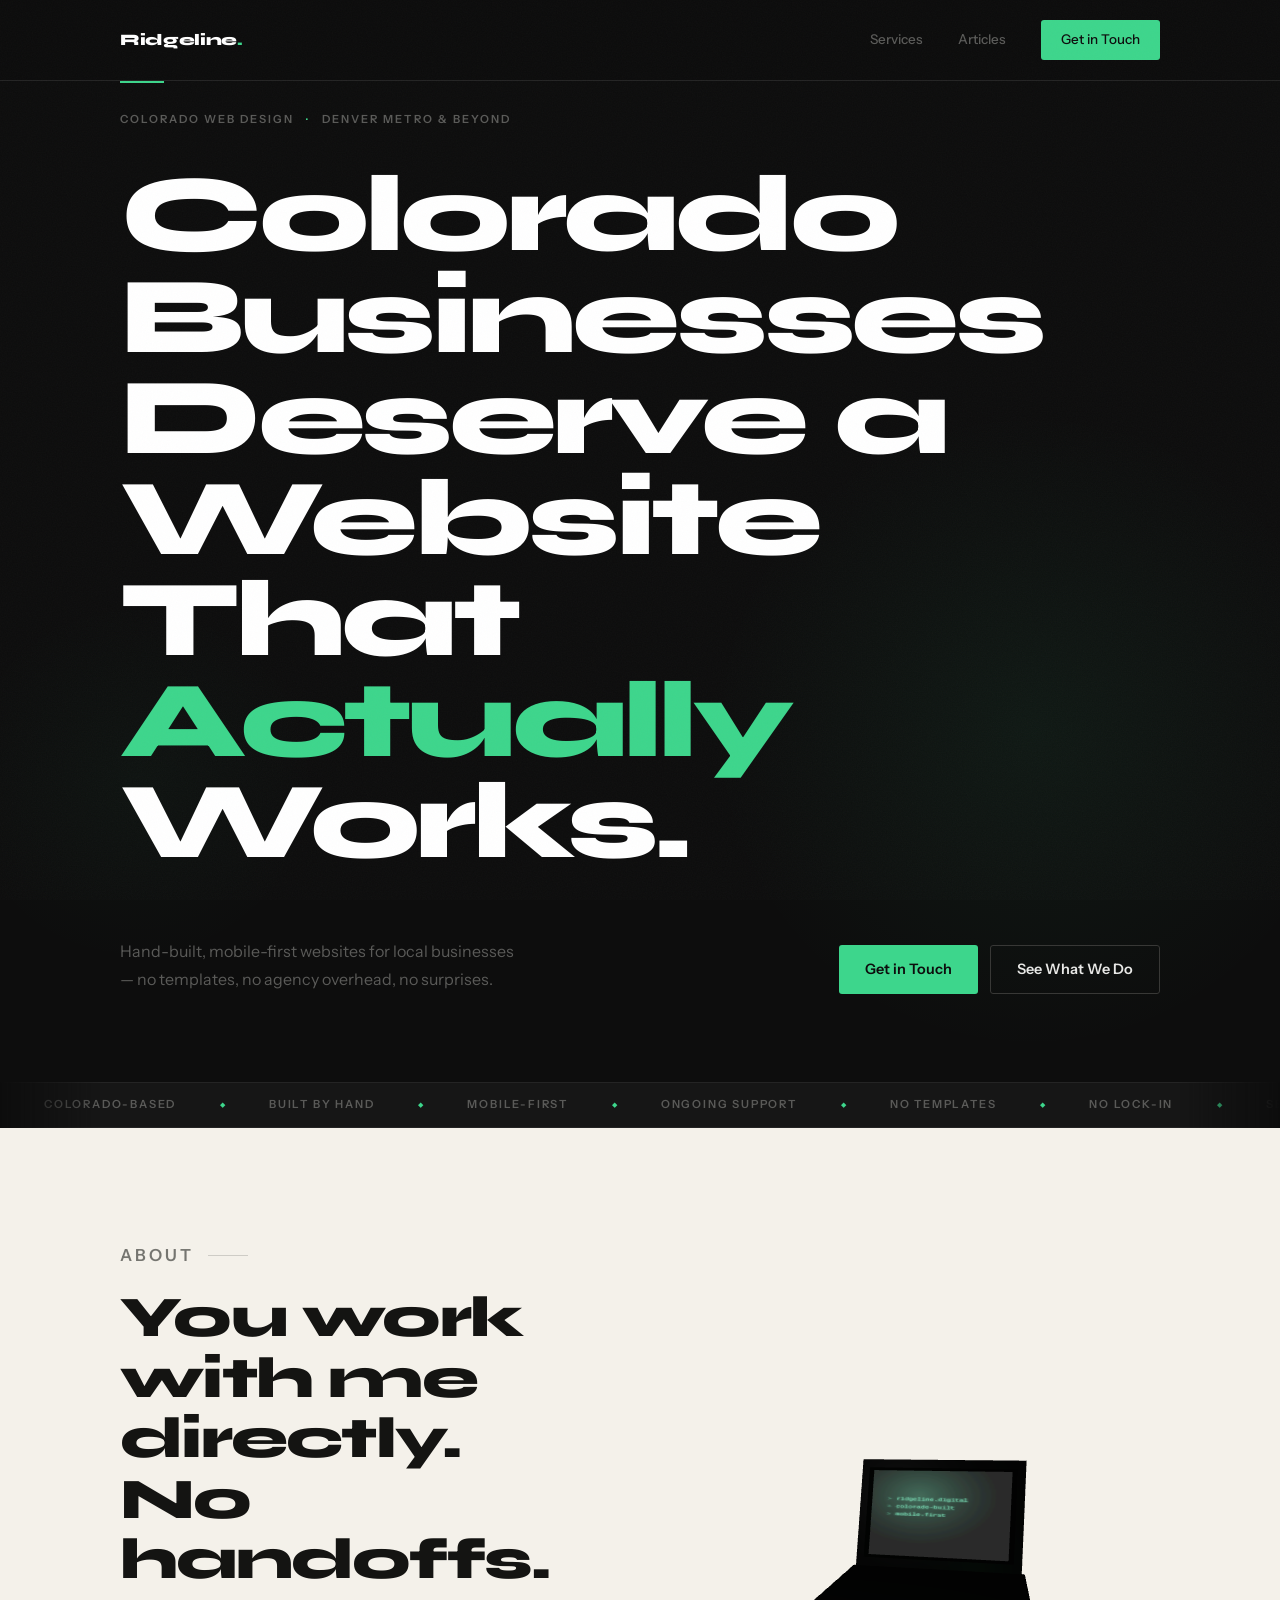
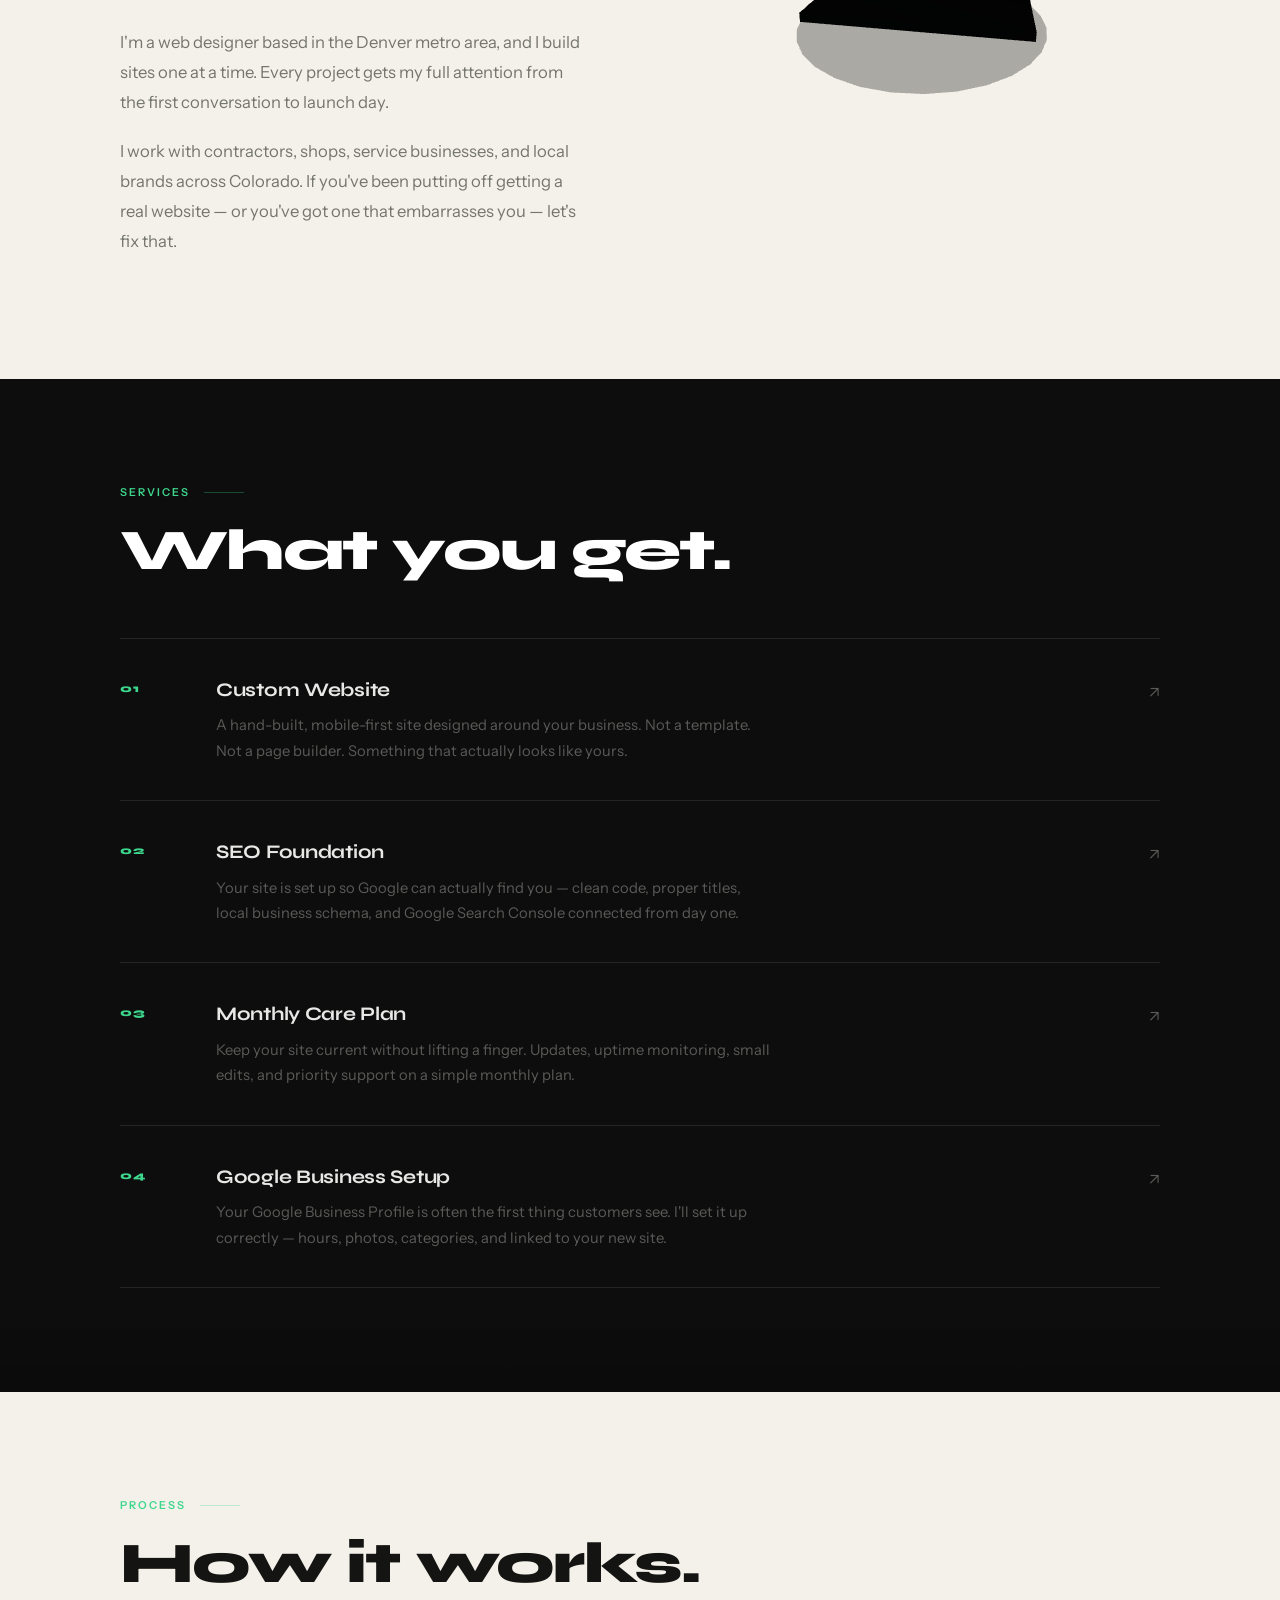
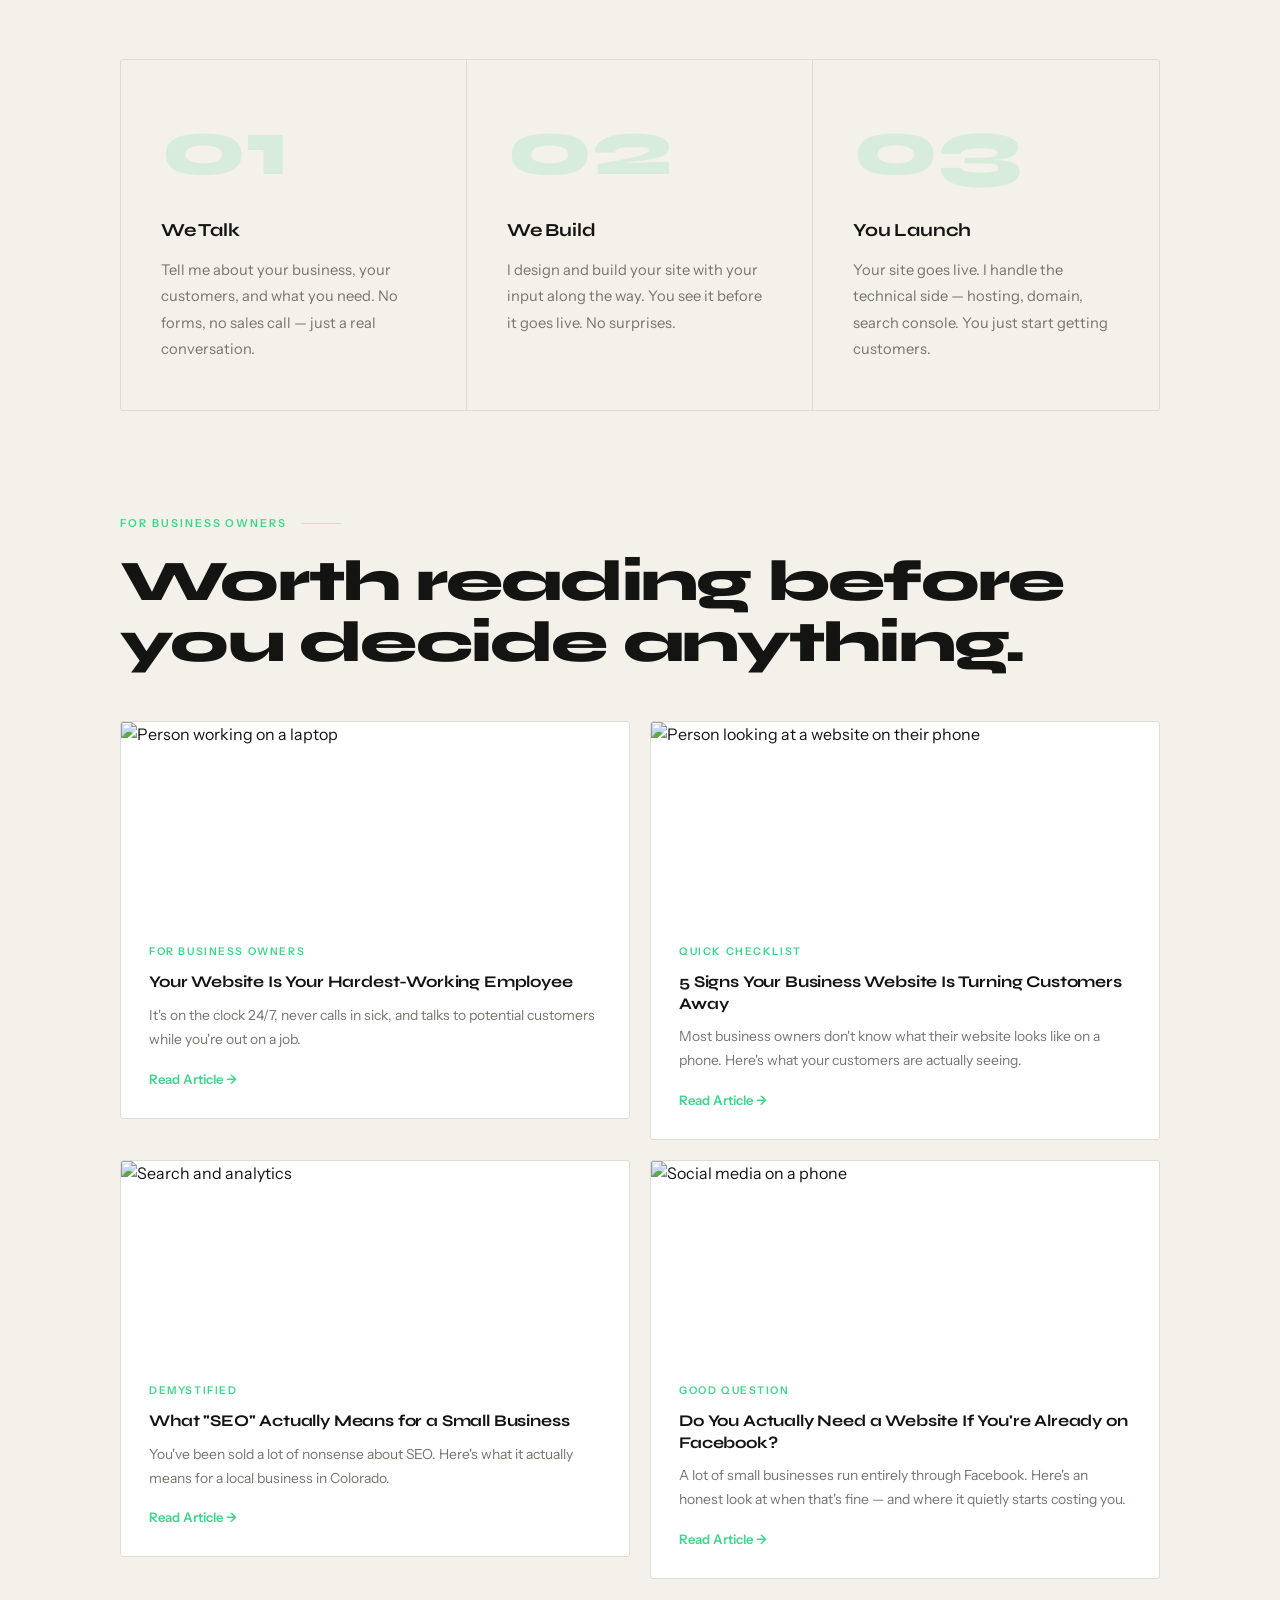
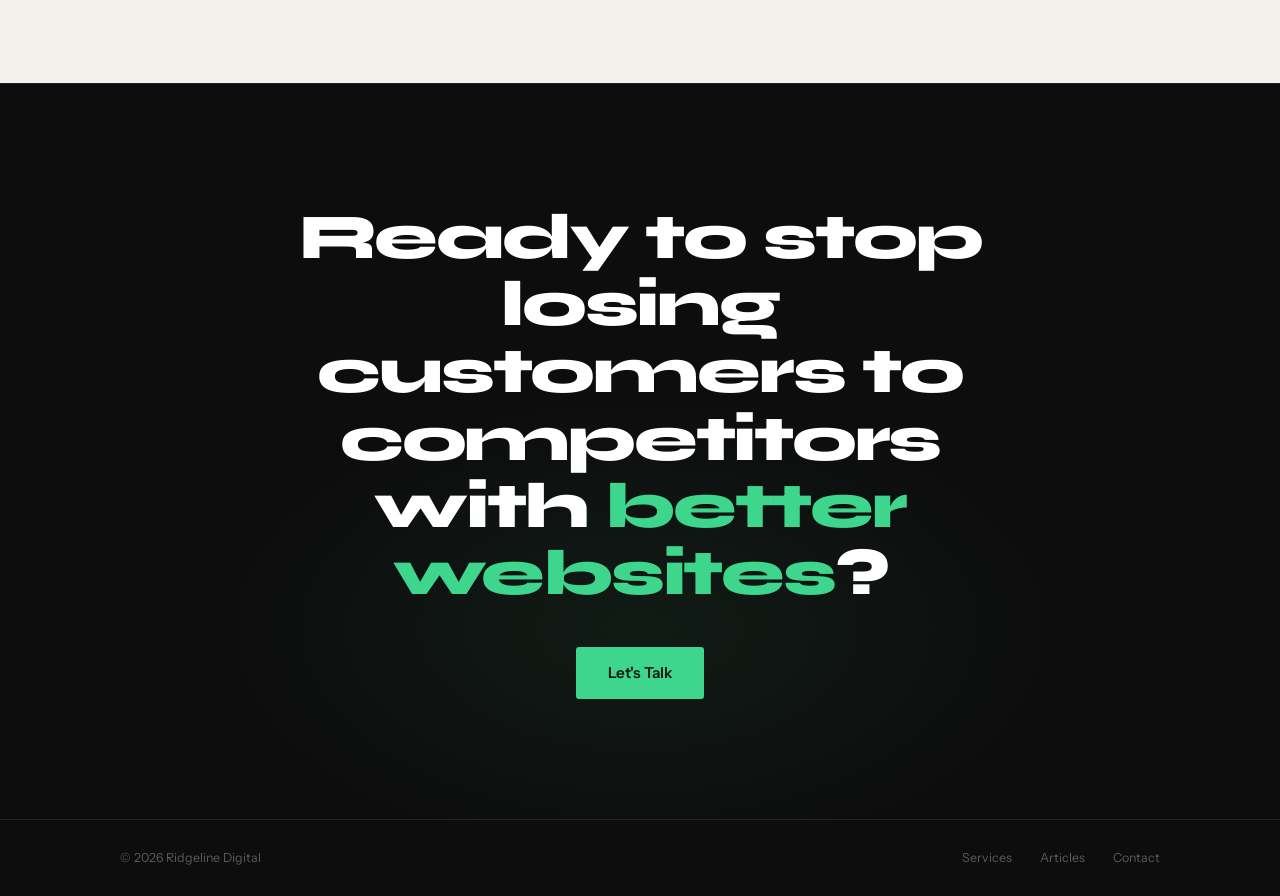
==== commit 92b0220b: "Improve mobile responsiveness across all pages - Nav: hide text links on mobile, keep logo + CTA onl" ====
--- a/index.html
+++ b/index.html
@@ -12,7 +12,7 @@
   <script type="importmap">
 {
   "imports": {
-    "three": "https://cdn.jsdelivr.net/npm/three@0.163.0/build/three.module.js"
+    "three": "./lib/three.module.js"
   }
 }
 </script>
@@ -247,20 +247,6 @@
   }, { threshold: 0.12 });
 
   document.querySelectorAll('.reveal').forEach(el => observer.observe(el));
-
-  // Laptop entrance — fires on laptop-scene wrapper
-  const laptopScene = document.getElementById('laptop');
-  if (laptopScene) {
-    const laptopObserver = new IntersectionObserver((entries) => {
-      entries.forEach(entry => {
-        if (entry.isIntersecting) {
-          laptopScene.classList.add('is-visible');
-          laptopObserver.unobserve(laptopScene);
-        }
-      });
-    }, { threshold: 0.1 });
-    laptopObserver.observe(laptopScene);
-  }
 </script>
 <script type="module" src="laptop-3d.js"></script>
 </body>
--- a/styles.css
+++ b/styles.css
@@ -269,7 +269,6 @@
   font-size: 1.04rem; color: var(--muted-light);
   line-height: 1.82; margin-bottom: 18px;
 }
-/* ─── LAPTOP 3D ─── */
 .about__visual {
   display: flex;
   align-items: center;
@@ -277,151 +276,17 @@
   padding: 32px 0 40px;
 }
 
-/*
- * Two-layer approach:
- *   laptop-scene  → opacity + translateY (rise)
- *   laptop        → rotateY (spin)   — NO opacity here: opacity breaks preserve-3d
- */
-.laptop-scene {
-  perspective: 800px;
-  perspective-origin: 50% 40%;
-  opacity: 0;
-  transform: translateY(70px);
-  transition:
-    opacity   0.8s ease,
-    transform 1.0s cubic-bezier(0.22, 1, 0.36, 1);
-}
-
-.laptop-scene.is-visible {
-  opacity: 1;
-  transform: translateY(0);
-}
-
-.laptop {
+.about__visual canvas {
+  width: 100%;
+  height: 320px;
+  display: block;
+  transition: opacity 0s;
+}
+
+.about__visual {
   position: relative;
-  transform-style: preserve-3d;
-  width: 240px;
-  transform: rotateY(42deg);
-  /* spring bezier: overshoots past -8deg and settles, giving spin-through feel */
-  transition: transform 1.5s cubic-bezier(0.34, 1.4, 0.64, 1) 0.1s;
-}
-
-.laptop-scene.is-visible .laptop {
-  transform: rotateY(-8deg);
-}
-
-.laptop__lid {
-  width: 240px;
-  height: 154px;
-  background: linear-gradient(160deg, #232323, #191919);
-  border: 1px solid #333;
-  border-bottom: none;
-  border-radius: 10px 10px 2px 2px;
-  transform-origin: bottom center;
-  transform: rotateX(-92deg);
-  position: relative;
-  /* lid opens after the rise + spin — delay 0.5s */
-  transition: transform 1.1s cubic-bezier(0.22, 1, 0.36, 1) 0.5s;
-}
-
-.laptop-scene.is-visible .laptop__lid {
-  transform: rotateX(-26deg);
-}
-
-.laptop__screen {
-  position: absolute;
-  inset: 10px 14px 8px;
-  background: #060606;
-  border-radius: 4px;
-  overflow: hidden;
-}
-
-.laptop__screen::before {
-  content: '';
-  position: absolute;
-  inset: 0;
-  background: radial-gradient(ellipse at 35% 30%, rgba(61,214,140,0.18) 0%, transparent 65%);
-  pointer-events: none;
-}
-
-.laptop__screen-inner {
-  position: absolute;
-  inset: 0;
-  display: flex;
-  flex-direction: column;
-  justify-content: center;
-  padding: 16px 18px;
-  font-family: 'Courier New', monospace;
-  font-size: 0.62rem;
-  color: var(--accent);
-  line-height: 2;
-  opacity: 0;
-  /* text fades in after lid is open */
-  transition: opacity 0.6s ease 1.7s;
-}
-
-.laptop-scene.is-visible .laptop__screen-inner {
-  opacity: 1;
-}
-
-.laptop__screen-line { display: block; }
-.laptop__screen-line::before { content: '> '; opacity: 0.5; }
-
-.laptop__cursor {
-  display: inline-block;
-  width: 6px; height: 11px;
-  background: var(--accent);
-  vertical-align: middle;
-  margin-left: 2px;
-  animation: blink 1s step-end infinite;
-}
-
-@keyframes blink {
-  0%, 100% { opacity: 1; }
-  50% { opacity: 0; }
-}
-
-.laptop__base {
-  width: 240px;
-  height: 14px;
-  background: linear-gradient(to bottom, #2a2a2a, #1d1d1d);
-  border: 1px solid #333;
-  border-top: 1px solid #3a3a3a;
-  border-radius: 0 0 8px 8px;
-  position: relative;
-  box-shadow: 0 32px 80px rgba(0,0,0,0.6), 0 8px 24px rgba(0,0,0,0.4);
-}
-
-.laptop__base::before {
-  content: '';
-  position: absolute;
-  top: 3px; left: 18px; right: 18px; height: 6px;
-  background: repeating-linear-gradient(
-    90deg,
-    #2e2e2e 0px, #2e2e2e 14px,
-    #222 14px, #222 16px
-  );
-  border-radius: 1px;
-  opacity: 0.7;
-}
-
-.laptop__base::after {
-  content: '';
-  position: absolute;
-  bottom: 2px; left: 50%; transform: translateX(-50%);
-  width: 44px; height: 5px;
-  background: #232323;
-  border-radius: 2px;
-  border: 1px solid #333;
-}
-
-.laptop__shadow {
-  width: 200px;
-  height: 20px;
-  background: radial-gradient(ellipse, rgba(0,0,0,0.45) 0%, transparent 70%);
-  margin: 0 auto;
-  margin-top: 4px;
-}
+}
+
 
 /* ─── SERVICES LIST ─── */
 .services-list {
@@ -651,30 +516,62 @@
 .form-group textarea:focus { border-color: var(--accent); }
 .form-group textarea { resize: vertical; min-height: 130px; }
 
+/* ─── TWO-COL GRID (used in services, contact) ─── */
+.two-col-grid {
+  display: grid;
+  grid-template-columns: 1fr 1fr;
+  gap: 80px;
+  align-items: start;
+}
+
 /* ─── RESPONSIVE ─── */
 @media (max-width: 768px) {
   .container  { padding: 0 20px; }
   .nav__inner { padding: 0 20px; }
-  .nav__links { gap: 20px; }
-  .nav__links a { font-size: 0.8rem; }
-  .hero { padding-bottom: 56px; }
-  .hero__bottom { grid-template-columns: 1fr; gap: 28px; }
+
+  /* Hide text nav links on mobile — keep logo + CTA only */
+  .nav__links a:not(.nav__cta) { display: none; }
+  .nav__links { gap: 0; }
+
+  /* Reduce section vertical whitespace for mobile */
+  .section { padding: 64px 0; }
+
+  /* Stack two-column layouts */
+  .two-col-grid { grid-template-columns: 1fr; gap: 40px; }
+
+  .hero { padding-bottom: 48px; }
+  .hero__headline { margin-bottom: 36px; }
+  .hero__bottom { grid-template-columns: 1fr; gap: 24px; }
+  .hero__sub { max-width: 100%; }
   .hero__ctas { justify-content: flex-start; }
-  .about-grid { grid-template-columns: 1fr; gap: 48px; }
-  .about__visual { padding: 8px 0 16px; }
-  .laptop-scene { transform: translateY(50px); }
-  .laptop-scene.is-visible { transform: translateY(0); }
-  .laptop { width: 180px; transform: rotateY(42deg); }
-  .laptop-scene.is-visible .laptop { transform: rotateY(-6deg); }
-  .laptop__lid { width: 180px; height: 116px; }
-  .laptop__base { width: 180px; }
-  .laptop__shadow { width: 150px; }
-  .service-item { grid-template-columns: 40px 1fr; }
+
+  /* Bigger touch targets on buttons */
+  .btn { padding: 14px 26px; min-height: 44px; }
+  .nav__cta { padding: 11px 20px; min-height: 44px; }
+
+  .about-grid { grid-template-columns: 1fr; gap: 32px; }
+  /* Show laptop above the copy on mobile for visual impact */
+  .about__visual { order: -1; padding: 0 0 8px; }
+  .about__visual canvas { height: 220px; }
+
+  .service-item { grid-template-columns: 40px 1fr; gap: 0 20px; padding: 28px 0; }
   .service-item__arrow { display: none; }
+
   .process-grid { grid-template-columns: 1fr; }
   .process-step { border-right: none; border-bottom: 1px solid var(--border-light); }
   .process-step:last-child { border-bottom: none; }
+
   .articles-grid { grid-template-columns: 1fr; }
-  .cta-section { padding: 80px 20px; }
-  @media (max-width: 540px) { .form-row { grid-template-columns: 1fr; } }
-}
+
+  .cta-section { padding: 72px 20px; }
+}
+
+/* Extra-small phones (≤480px) */
+@media (max-width: 480px) {
+  /* Scale down hero headline so long words don't overflow */
+  .hero__headline { font-size: clamp(2.2rem, 9vw, 3.4rem); }
+  /* Slightly smaller section headings */
+  .section__heading { font-size: clamp(1.9rem, 7.5vw, 2.6rem); }
+  /* Form rows stack */
+  .form-row { grid-template-columns: 1fr; }
+}
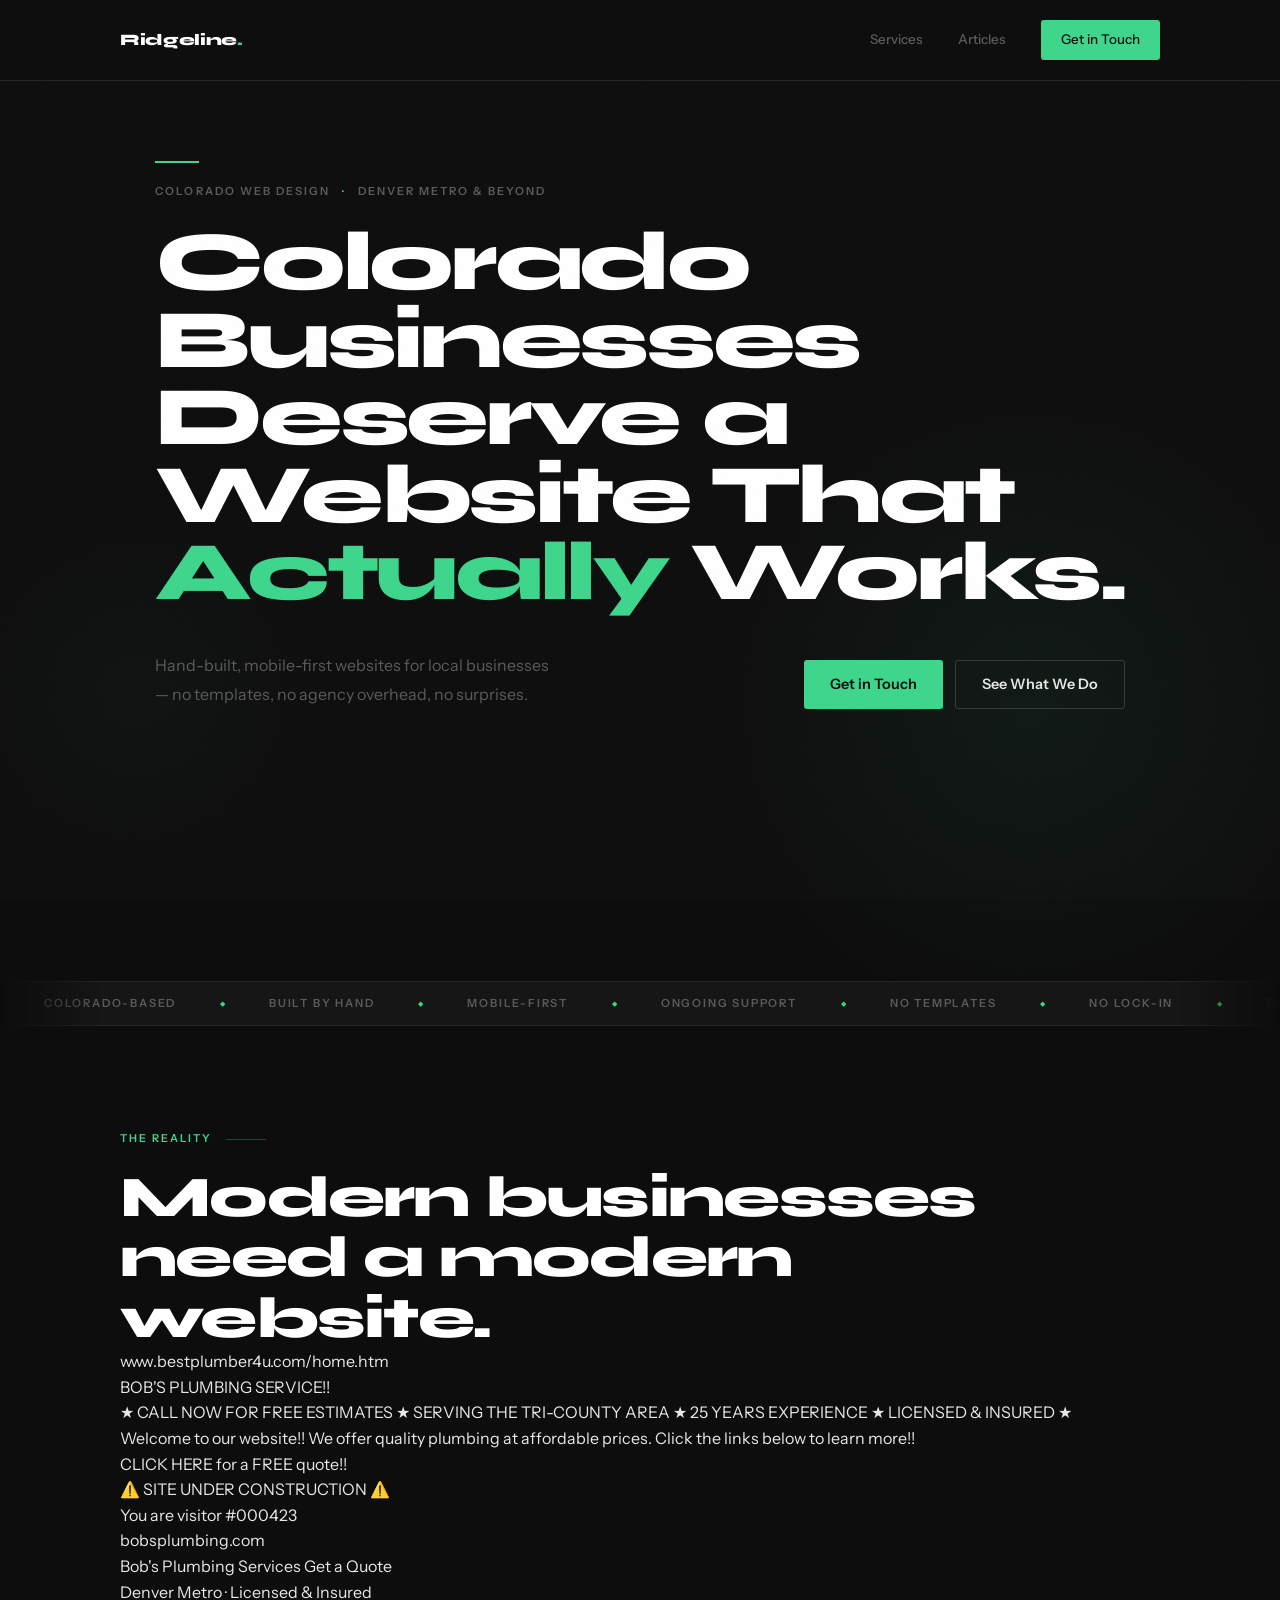
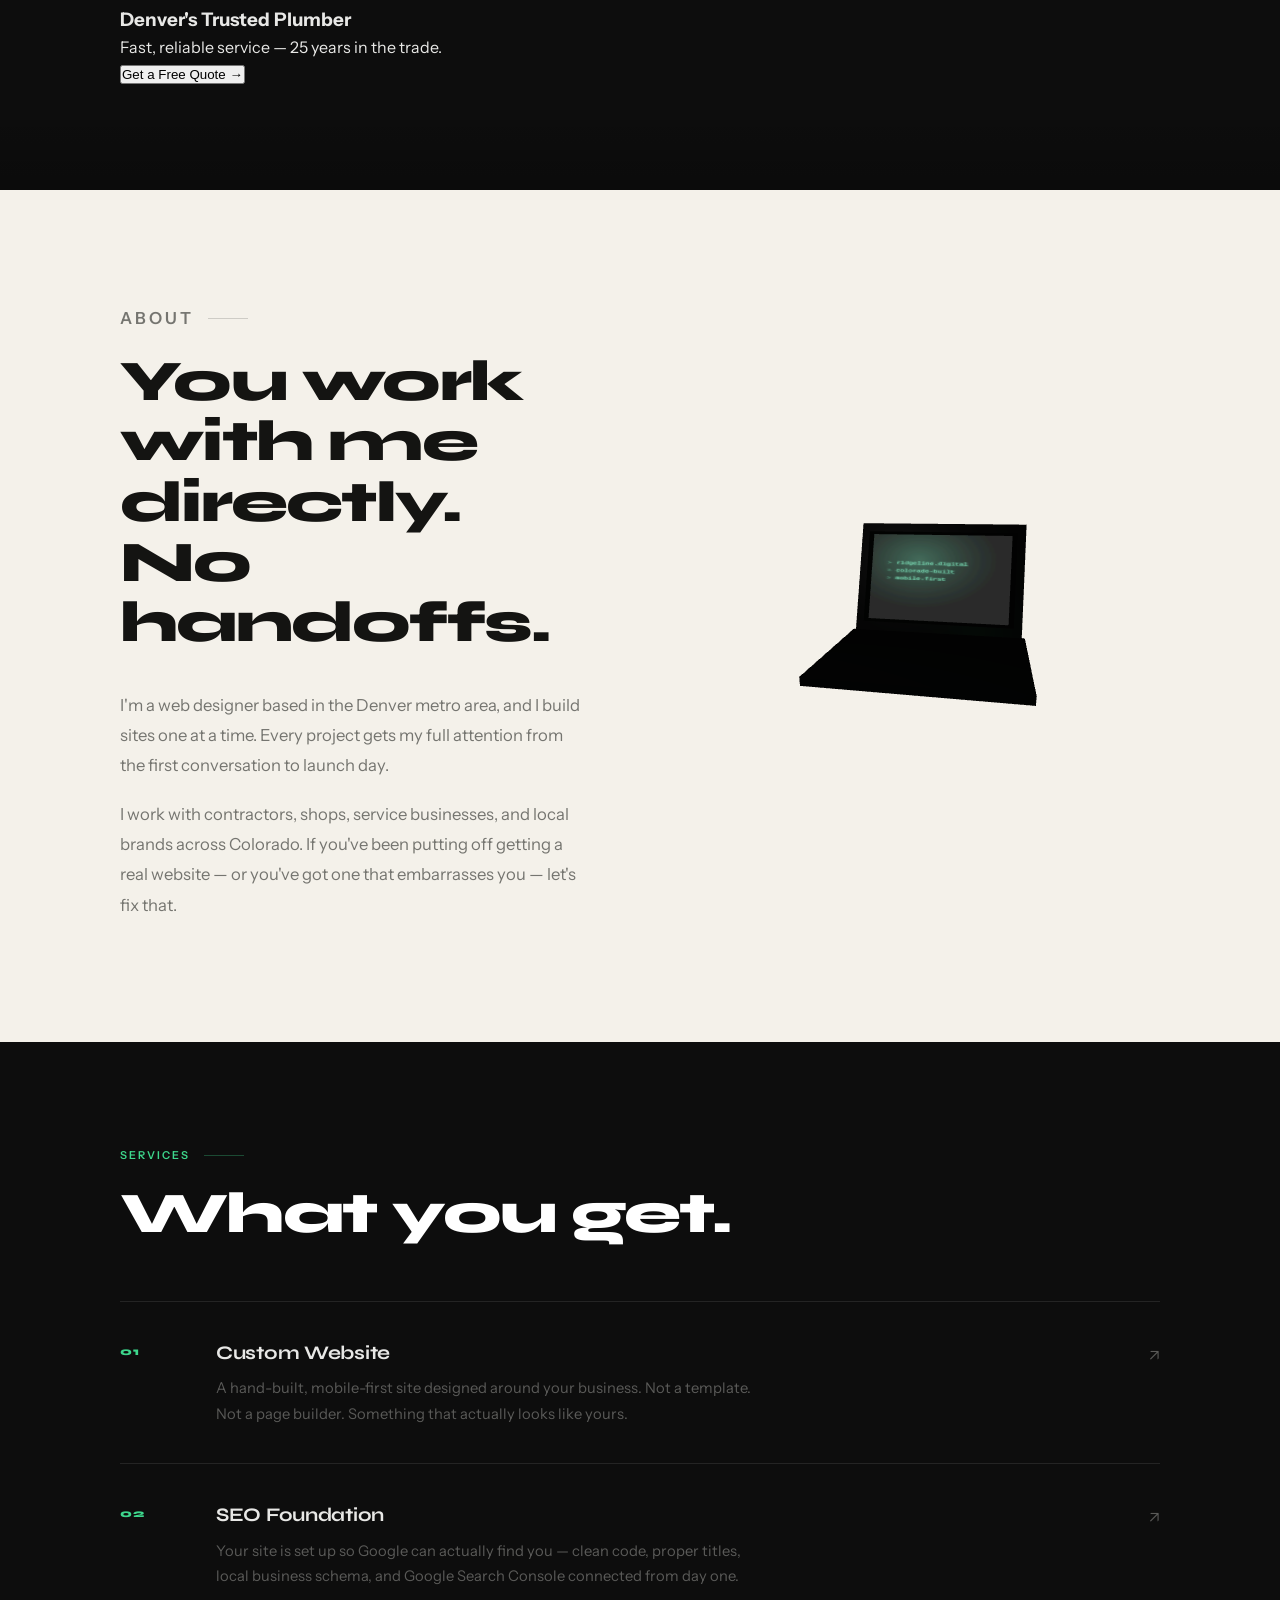
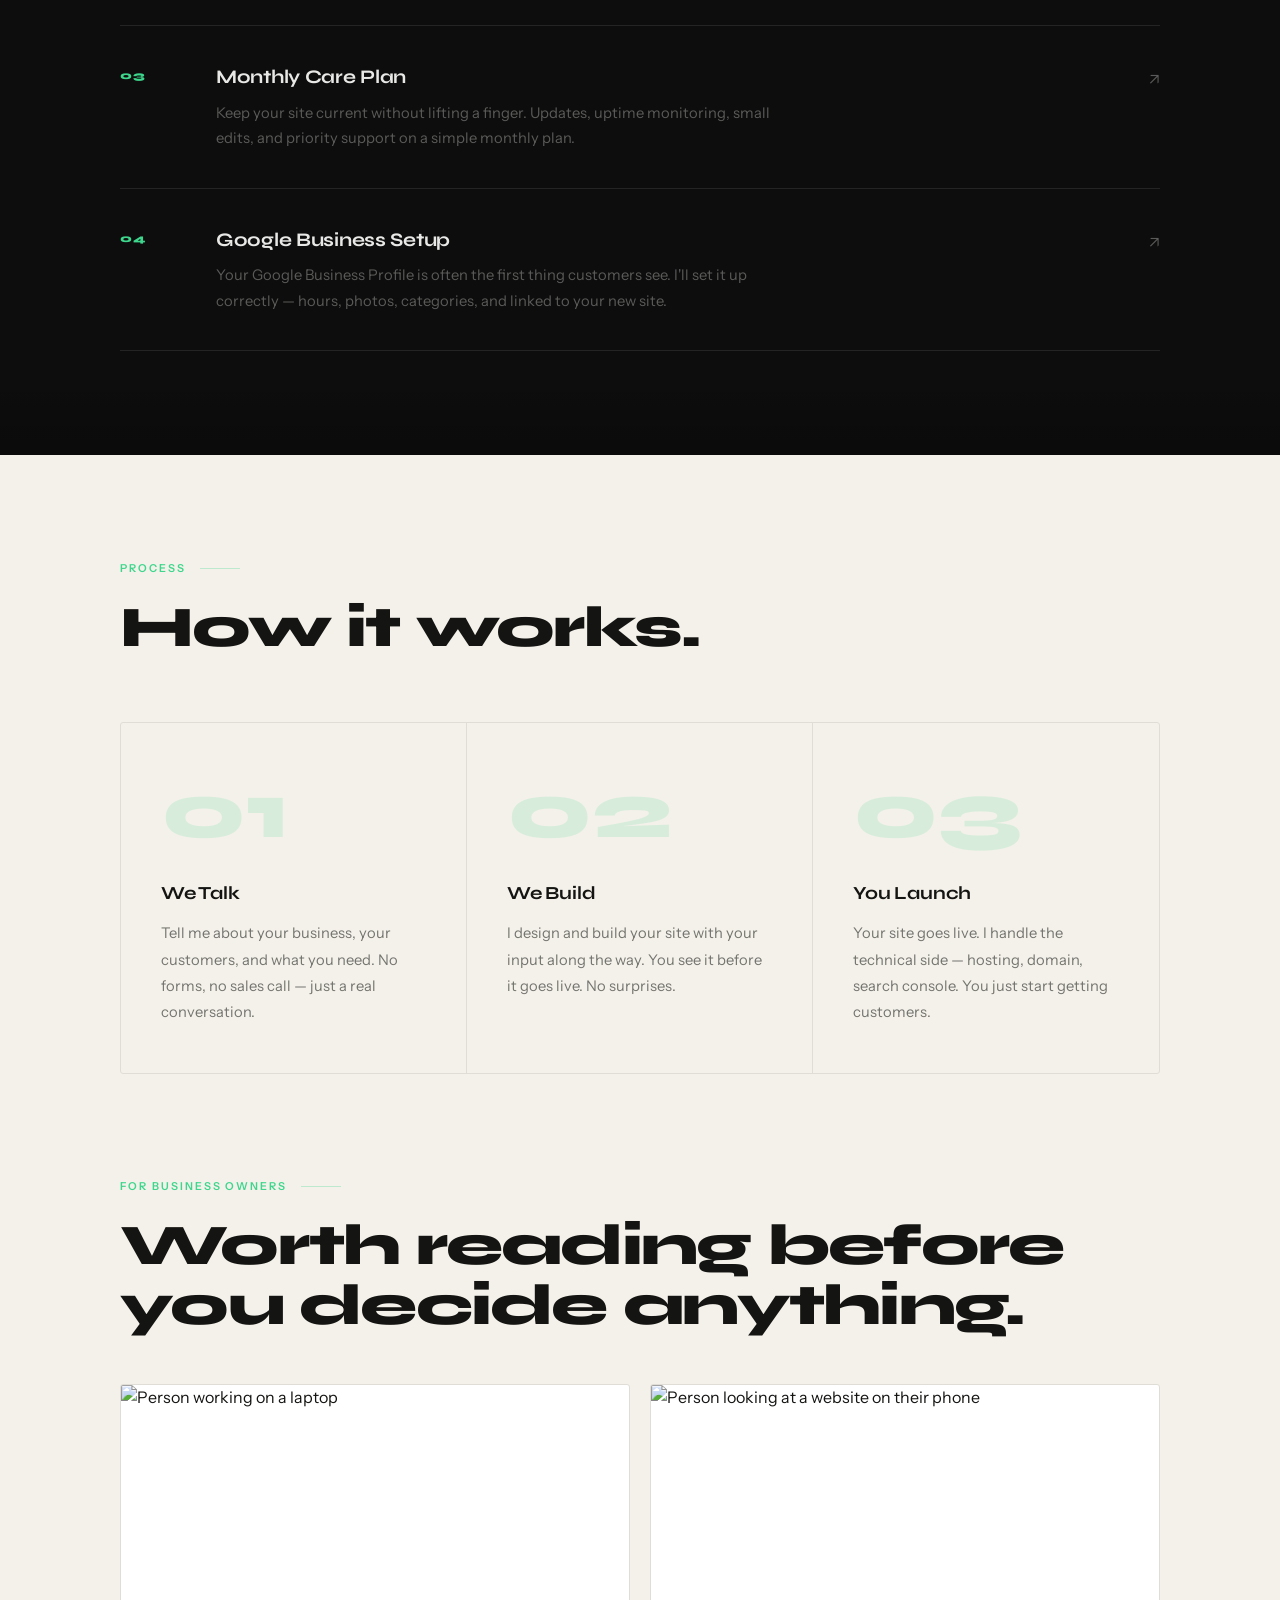
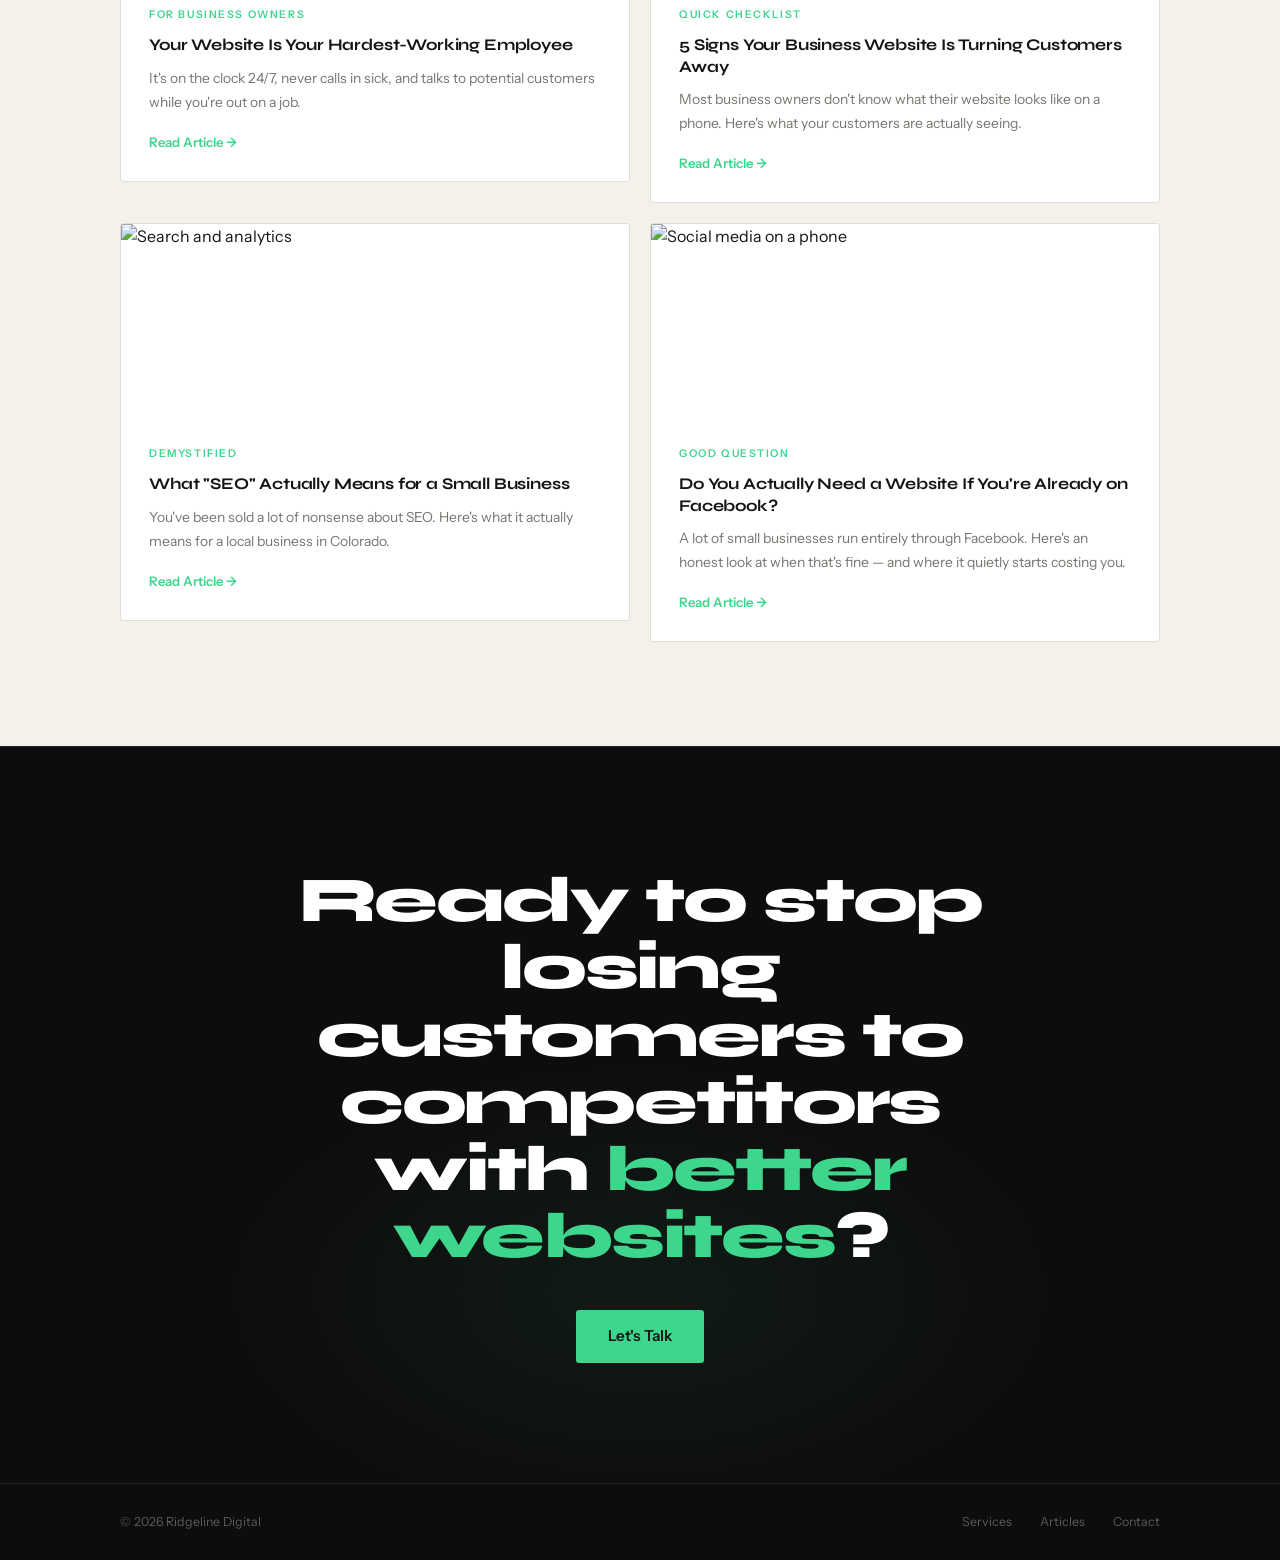
==== commit c338bea0: "feat: add pixel-demo section HTML skeleton" ====
--- a/index.html
+++ b/index.html
@@ -80,6 +80,65 @@
   </div>
 </div>
 
+<!-- PIXEL DEMO -->
+<section class="section section--dark pixel-demo">
+  <div class="container">
+    <div class="pixel-demo__text">
+      <p class="section__eyebrow reveal">The Reality</p>
+      <h2 class="section__heading reveal reveal--delay-1">Modern businesses<br>need a modern website.</h2>
+    </div>
+    <div class="pixel-demo__stage" aria-hidden="true">
+      <div class="site-preview">
+        <div class="site-preview--old">
+          <div class="sp-old__chrome">
+            <span class="sp-old__chrome-dot"></span>
+            <span class="sp-old__chrome-dot"></span>
+            <span class="sp-old__chrome-dot"></span>
+            <span class="sp-old__url">www.bestplumber4u.com/home.htm</span>
+          </div>
+          <div class="sp-old__body">
+            <div class="sp-old__header">BOB'S PLUMBING SERVICE!!</div>
+            <div class="sp-old__marquee-wrap">
+              <span class="sp-old__marquee-text">&#9733; CALL NOW FOR FREE ESTIMATES &#9733; SERVING THE TRI-COUNTY AREA &#9733; 25 YEARS EXPERIENCE &#9733; LICENSED &amp; INSURED &#9733;</span>
+            </div>
+            <div class="sp-old__rainbow-hr"></div>
+            <p class="sp-old__welcome">Welcome to our website!! We offer quality plumbing at affordable prices. Click the links below to learn more!!</p>
+            <span class="sp-old__btn">CLICK HERE for a FREE quote!!</span>
+            <p class="sp-old__blink">&#9888;&#65039; SITE UNDER CONSTRUCTION &#9888;&#65039;</p>
+            <p class="sp-old__counter">You are visitor #000423</p>
+          </div>
+        </div>
+
+        <div class="site-preview--new">
+          <div class="sp-new__chrome">
+            <span class="sp-new__chrome-dot"></span>
+            <span class="sp-new__chrome-dot"></span>
+            <span class="sp-new__chrome-dot"></span>
+            <span class="sp-new__url">bobsplumbing.com</span>
+          </div>
+          <div class="sp-new__body">
+            <nav class="sp-new__nav">
+              <span class="sp-new__logo">Bob's Plumbing</span>
+              <span class="sp-new__nav-link">Services</span>
+              <span class="sp-new__nav-cta">Get a Quote</span>
+            </nav>
+            <div class="sp-new__hero">
+              <p class="sp-new__eyebrow">Denver Metro &middot; Licensed &amp; Insured</p>
+              <h3 class="sp-new__headline">Denver's Trusted Plumber</h3>
+              <p class="sp-new__sub">Fast, reliable service &mdash; 25 years in the trade.</p>
+              <button class="sp-new__btn">Get a Free Quote &rarr;</button>
+            </div>
+          </div>
+        </div>
+      </div>
+
+      <!-- Cursor actor — SVG built and injected by pixel-demo.js -->
+      <div class="pixel-cursor" id="pixelCursor"></div>
+
+    </div>
+  </div>
+</section>
+
 <!-- ABOUT -->
 <section class="section section--light">
   <div class="container">
--- a/styles.css
+++ b/styles.css
@@ -106,8 +106,8 @@
 /* ─── HERO ─── */
 .hero {
   min-height: 100svh;
-  display: flex; flex-direction: column; justify-content: flex-end;
-  padding: 0 0 88px;
+  display: flex; flex-direction: column; justify-content: flex-start;
+  padding: 80px 0 56px;
   position: relative; overflow: hidden;
 }
 .hero__glow {
@@ -125,28 +125,28 @@
 .hero__content { position: relative; }
 .hero__line {
   display: block; width: 44px; height: 2px;
-  background: var(--accent); margin-bottom: 28px;
+  background: var(--accent); margin-bottom: 20px;
 }
 .hero__eyebrow {
   font-size: 0.7rem; font-weight: 600;
   letter-spacing: 0.18em; text-transform: uppercase;
-  color: var(--muted-dark); margin-bottom: 36px;
+  color: var(--muted-dark); margin-bottom: 24px;
   display: flex; align-items: center; gap: 12px;
 }
 .hero__eyebrow em { font-style: normal; color: var(--accent); }
 .hero__headline {
   font-family: var(--font-display);
-  font-size: clamp(3.4rem, 8.5vw, 7.8rem);
+  font-size: clamp(2.8rem, 6.5vw, 6rem);
   font-weight: 800;
   line-height: 0.93;
   letter-spacing: -0.04em;
   color: #fff;
-  margin-bottom: 64px;
+  margin-bottom: 40px;
 }
 .hero__headline em { font-style: normal; color: var(--accent); }
 .hero__bottom {
   display: grid; grid-template-columns: 1fr auto;
-  gap: 64px; align-items: end;
+  gap: 40px; align-items: end;
 }
 .hero__sub {
   font-size: 1rem; color: var(--muted-dark);
@@ -442,6 +442,32 @@
 }
 .cta-section__heading em { font-style: normal; color: var(--accent); }
 
+/* ─── FOOTER CTA ─── */
+.footer-cta {
+  background: var(--accent);
+  padding: 64px 40px;
+  text-align: center;
+}
+.footer-cta__headline {
+  font-family: var(--font-display);
+  font-size: clamp(1.5rem, 3vw, 2.4rem);
+  font-weight: 800;
+  color: #0d0d0d;
+  max-width: 680px;
+  margin: 0 auto 32px;
+  line-height: 1.2;
+  letter-spacing: -0.02em;
+}
+.footer-cta__btn {
+  display: inline-flex; align-items: center;
+  background: #0d0d0d; color: #fff;
+  font-size: 0.9rem; font-weight: 600;
+  letter-spacing: 0.04em; text-transform: uppercase;
+  padding: 14px 36px; border-radius: 3px;
+  transition: opacity 0.15s;
+}
+.footer-cta__btn:hover { opacity: 0.8; }
+
 /* ─── FOOTER ─── */
 .footer {
   background: var(--bg); padding: 28px 0;
@@ -539,7 +565,7 @@
   /* Stack two-column layouts */
   .two-col-grid { grid-template-columns: 1fr; gap: 40px; }
 
-  .hero { padding-bottom: 48px; }
+  .hero { padding: 60px 0 48px; }
   .hero__headline { margin-bottom: 36px; }
   .hero__bottom { grid-template-columns: 1fr; gap: 24px; }
   .hero__sub { max-width: 100%; }
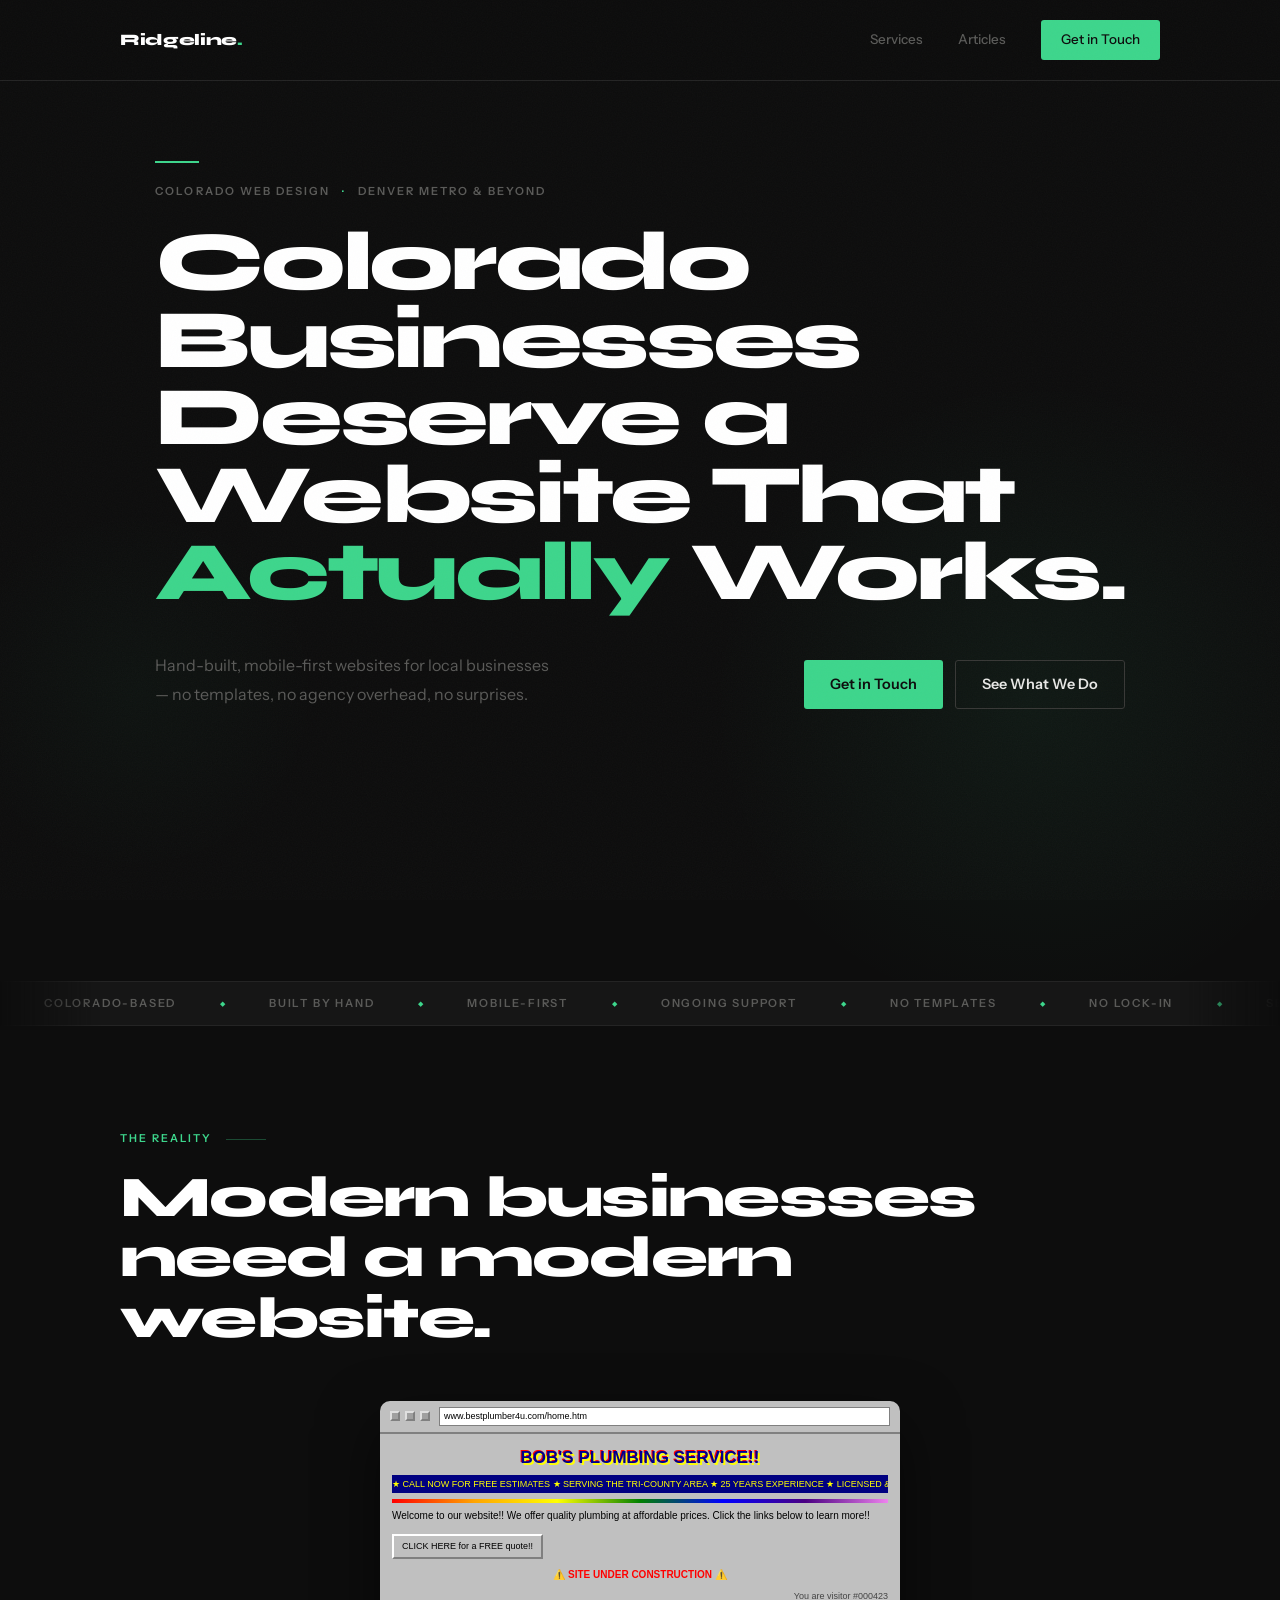
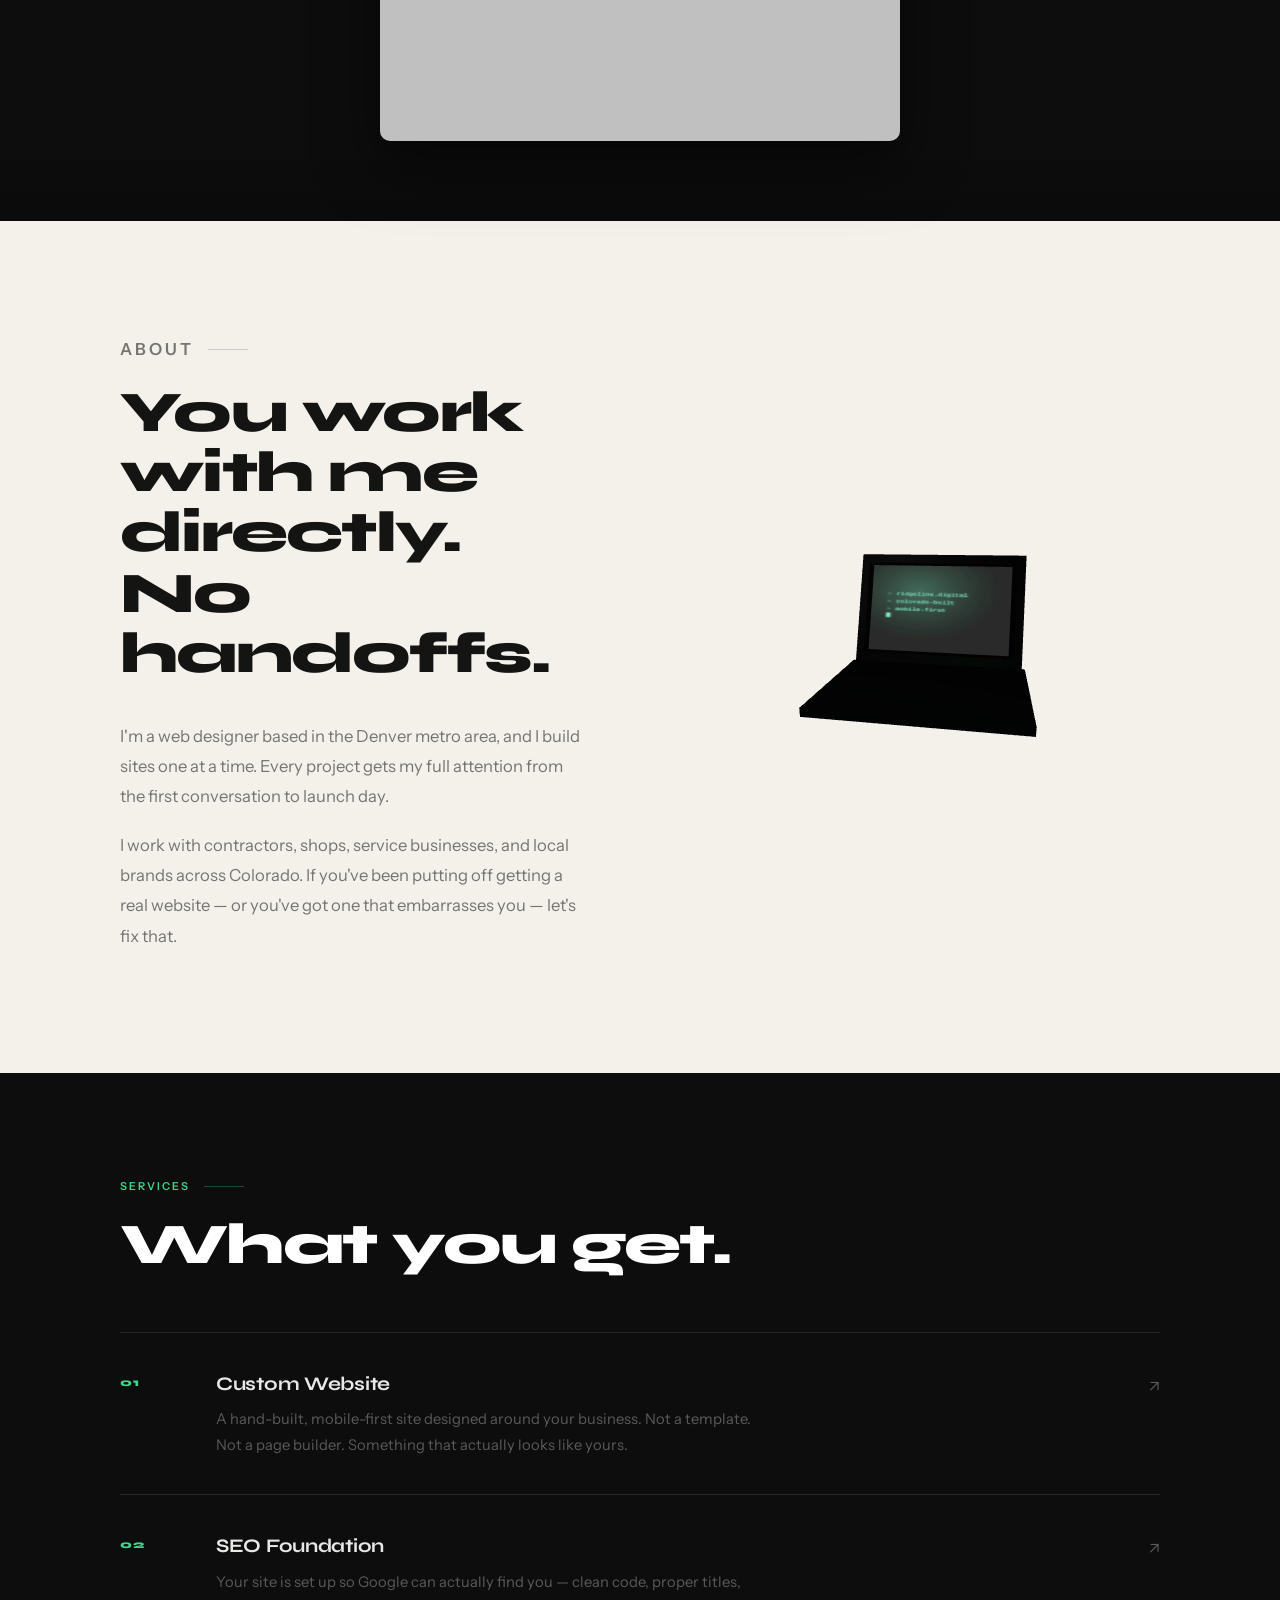
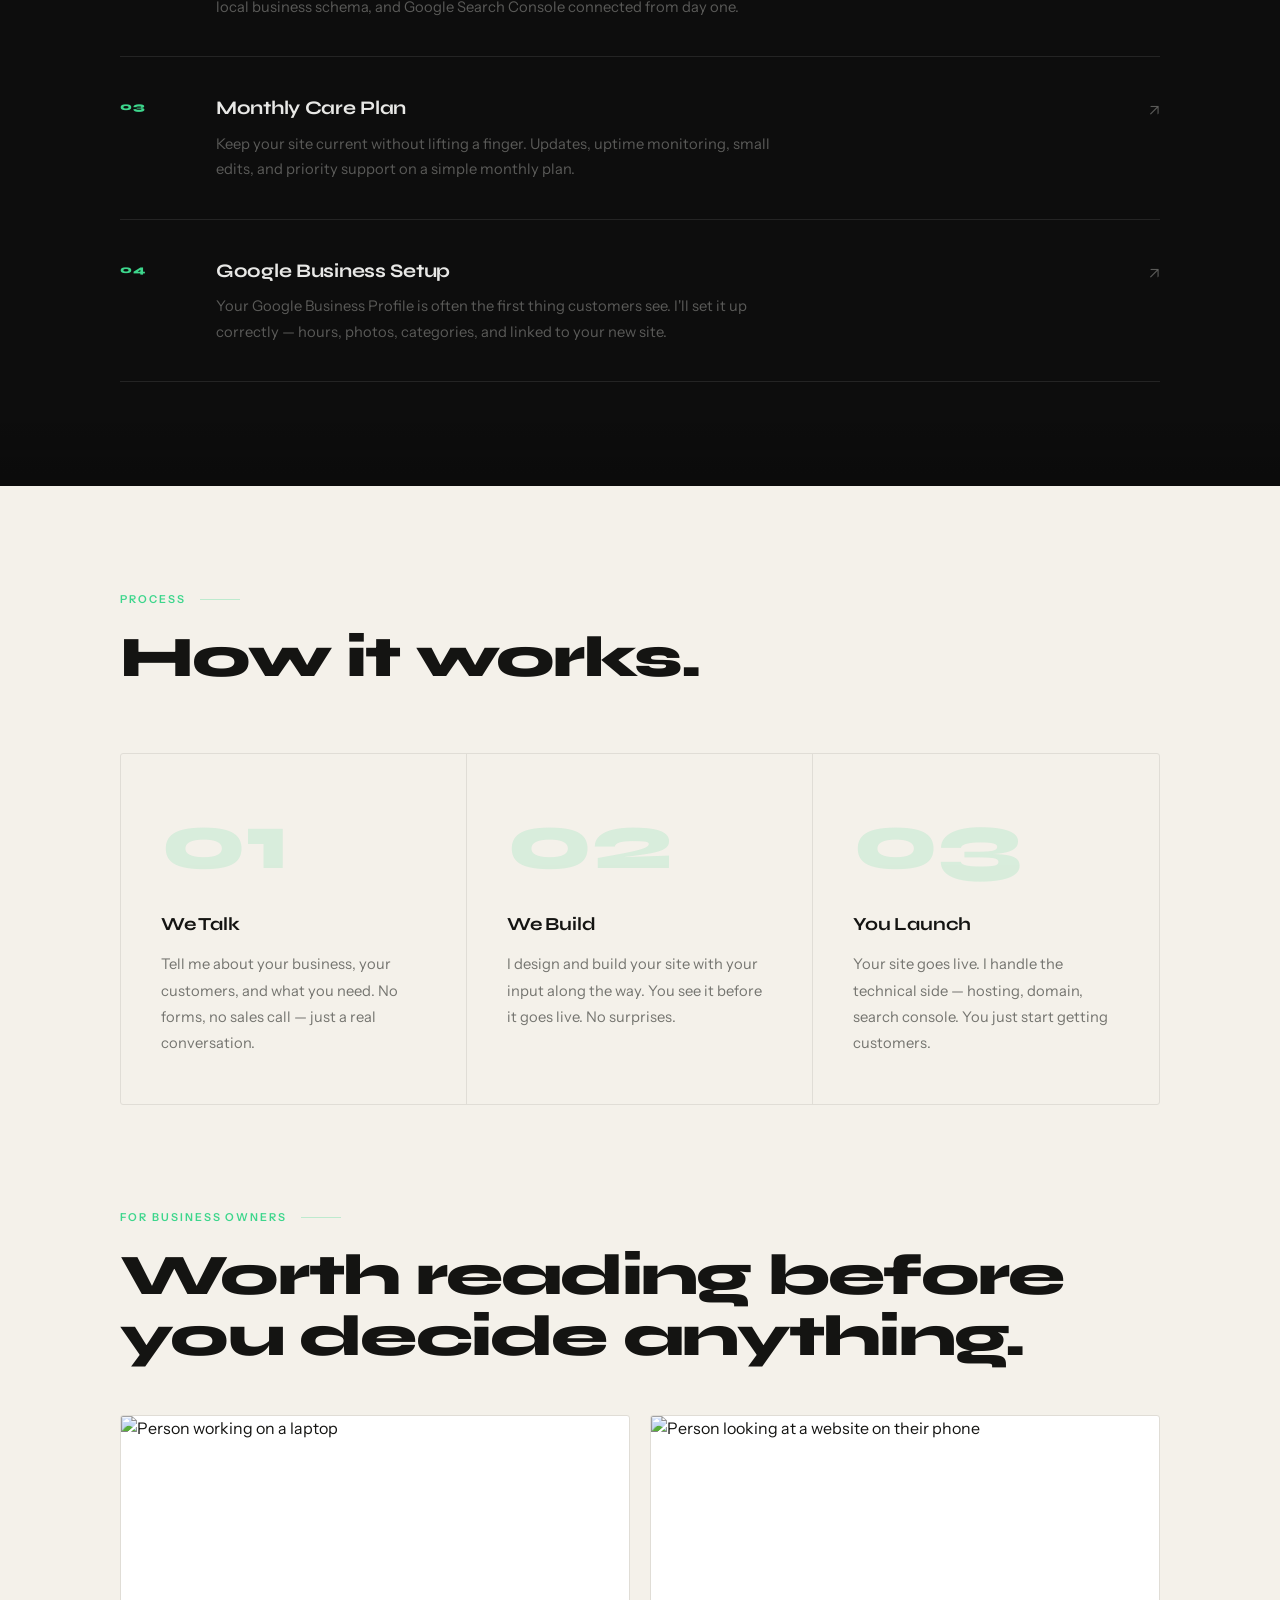
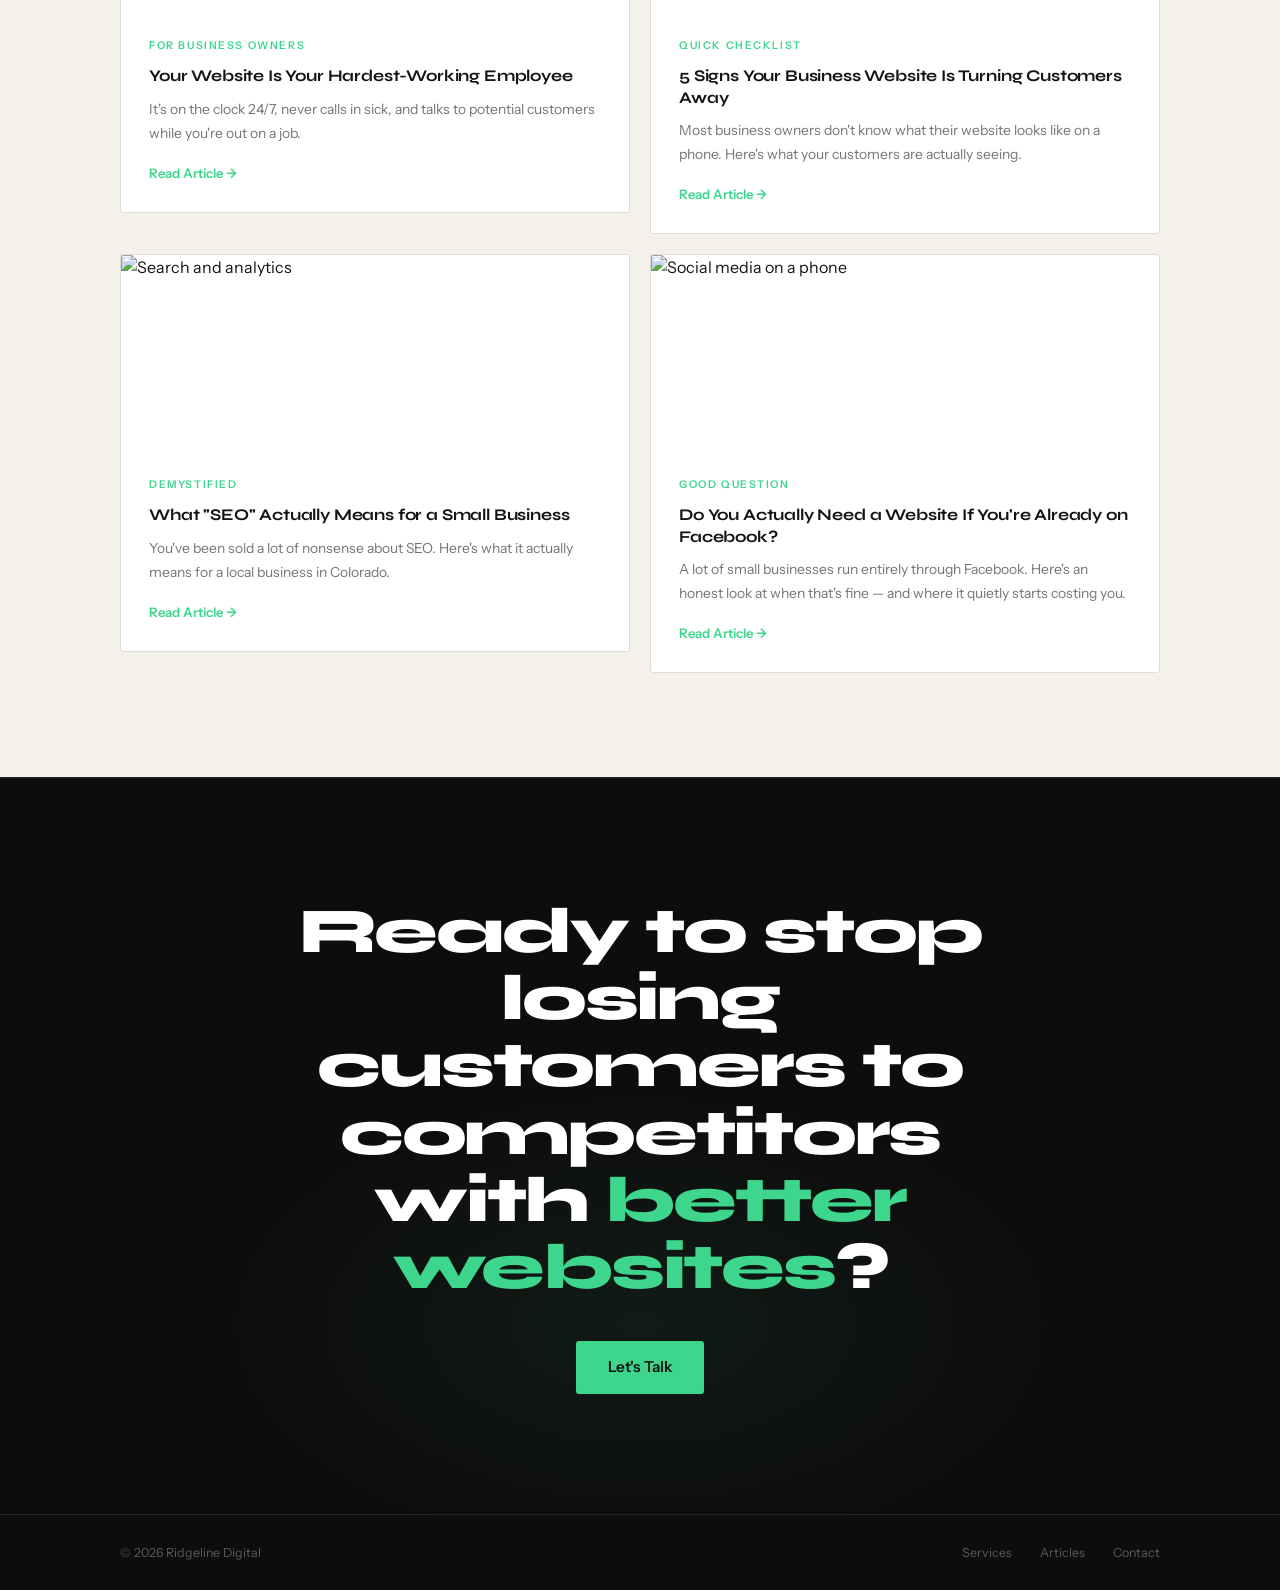
==== commit 7d3e4521: "feat: add pixel cursor SVG builder and CSS states" ====
--- a/index.html
+++ b/index.html
@@ -308,5 +308,6 @@
   document.querySelectorAll('.reveal').forEach(el => observer.observe(el));
 </script>
 <script type="module" src="laptop-3d.js"></script>
+<script src="pixel-demo.js"></script>
 </body>
 </html>
--- a/styles.css
+++ b/styles.css
@@ -550,6 +550,305 @@
   align-items: start;
 }
 
+/* ─── PIXEL DEMO SECTION ─── */
+.pixel-demo { padding-bottom: 80px; }
+
+.pixel-demo__text { margin-bottom: 52px; }
+
+.pixel-demo__stage {
+  position: relative;
+  width: 100%;
+  max-width: 520px;
+  margin: 0 auto;
+  height: 340px;
+}
+
+.site-preview {
+  position: absolute;
+  inset: 0;
+  border-radius: 10px;
+  overflow: hidden;
+  box-shadow: 0 24px 60px rgba(0,0,0,0.55);
+}
+
+/* --- Site preview base --- */
+.site-preview--old,
+.site-preview--new {
+  position: absolute;
+  inset: 0;
+  display: flex;
+  flex-direction: column;
+  transition: opacity 0.4s ease;
+}
+
+.site-preview--new { opacity: 0; }
+
+/* --- Old site --- */
+.sp-old__chrome {
+  display: flex;
+  align-items: center;
+  gap: 5px;
+  padding: 6px 10px;
+  background: #c0c0c0;
+  border-bottom: 2px solid #808080;
+  font-family: Arial, sans-serif;
+  font-size: 10px;
+  color: #000;
+}
+.sp-old__chrome-dot {
+  display: inline-block;
+  width: 10px; height: 10px;
+  background: #a0a0a0;
+  border: 2px solid;
+  border-color: #dfdfdf #808080 #808080 #dfdfdf;
+}
+.sp-old__url {
+  margin-left: 4px;
+  flex: 1;
+  background: #fff;
+  border: 1px solid #808080;
+  padding: 1px 4px;
+  overflow: hidden;
+  white-space: nowrap;
+  font-size: 9px;
+}
+
+.sp-old__body {
+  flex: 1;
+  background: #c0c0c0;
+  padding: 10px 12px;
+  overflow: hidden;
+  font-family: 'Comic Sans MS', 'Comic Sans', cursive, sans-serif;
+}
+
+.sp-old__header {
+  font-size: 17px;
+  font-weight: bold;
+  color: #00008b;
+  text-align: center;
+  text-shadow: 2px 2px #ff0, -1px -1px #f00;
+  margin-bottom: 4px;
+}
+
+.sp-old__marquee-wrap {
+  overflow: hidden;
+  white-space: nowrap;
+  background: #000080;
+  color: #ffff00;
+  font-size: 9px;
+  padding: 2px 0;
+}
+.sp-old__marquee-text {
+  display: inline-block;
+  animation: sp-marquee 12s linear infinite;
+}
+@keyframes sp-marquee {
+  from { transform: translateX(100%); }
+  to   { transform: translateX(-100%); }
+}
+
+.sp-old__rainbow-hr {
+  height: 4px;
+  margin: 6px 0;
+  background: linear-gradient(to right,
+    red, orange, yellow, green, blue, indigo, violet);
+}
+
+.sp-old__welcome {
+  font-size: 10px;
+  color: #000;
+  margin-bottom: 8px;
+  line-height: 1.4;
+}
+
+.sp-old__btn {
+  display: inline-block;
+  font-family: Arial, sans-serif;
+  font-size: 9px;
+  background: #c0c0c0;
+  color: #000;
+  border: 2px solid;
+  border-color: #fff #808080 #808080 #fff;
+  padding: 3px 8px;
+  cursor: pointer;
+  margin-bottom: 8px;
+}
+
+.sp-old__blink {
+  font-size: 10px;
+  font-weight: bold;
+  color: #ff0000;
+  text-align: center;
+  animation: sp-blink 0.9s step-start infinite;
+}
+@keyframes sp-blink {
+  0%, 100% { opacity: 1; }
+  50% { opacity: 0; }
+}
+
+.sp-old__counter {
+  font-size: 9px;
+  color: #444;
+  text-align: right;
+  margin-top: 6px;
+}
+
+/* --- New site --- */
+.sp-new__chrome {
+  display: flex;
+  align-items: center;
+  gap: 5px;
+  padding: 7px 12px;
+  background: #f5f5f5;
+  border-bottom: 1px solid #e0e0e0;
+  font-family: system-ui, sans-serif;
+  font-size: 10px;
+  color: #555;
+}
+.sp-new__chrome-dot {
+  display: inline-block;
+  width: 10px; height: 10px;
+  border-radius: 50%;
+  background: #ddd;
+}
+.sp-new__chrome-dot:nth-child(1) { background: #ff5f57; }
+.sp-new__chrome-dot:nth-child(2) { background: #febc2e; }
+.sp-new__chrome-dot:nth-child(3) { background: #28c840; }
+.sp-new__url {
+  margin-left: 6px;
+  background: #fff;
+  border: 1px solid #ddd;
+  border-radius: 4px;
+  padding: 2px 8px;
+  font-size: 9px;
+  color: #333;
+}
+
+.sp-new__body {
+  flex: 1;
+  background: #fff;
+  display: flex;
+  flex-direction: column;
+  overflow: hidden;
+}
+
+.sp-new__nav {
+  display: flex;
+  align-items: center;
+  gap: 16px;
+  padding: 10px 14px;
+  border-bottom: 1px solid #f0f0f0;
+  font-family: system-ui, sans-serif;
+  font-size: 10px;
+}
+.sp-new__logo {
+  font-weight: 700;
+  font-size: 11px;
+  color: #111;
+  margin-right: auto;
+}
+.sp-new__nav-link { color: #555; }
+.sp-new__nav-cta {
+  background: #111;
+  color: #fff;
+  padding: 3px 9px;
+  border-radius: 4px;
+  font-weight: 600;
+  font-size: 9px;
+}
+
+.sp-new__hero {
+  flex: 1;
+  padding: 20px 16px;
+  display: flex;
+  flex-direction: column;
+  justify-content: center;
+  font-family: system-ui, sans-serif;
+}
+.sp-new__eyebrow {
+  font-size: 8px;
+  text-transform: uppercase;
+  letter-spacing: 0.08em;
+  color: #3dd68c;
+  font-weight: 600;
+  margin-bottom: 6px;
+}
+.sp-new__headline {
+  font-size: 22px;
+  font-weight: 800;
+  color: #111;
+  line-height: 1.1;
+  margin-bottom: 8px;
+}
+.sp-new__sub {
+  font-size: 10px;
+  color: #666;
+  margin-bottom: 14px;
+  line-height: 1.5;
+}
+.sp-new__btn {
+  display: inline-block;
+  background: #111;
+  color: #fff;
+  font-size: 10px;
+  font-weight: 600;
+  padding: 8px 16px;
+  border-radius: 6px;
+  border: none;
+  cursor: pointer;
+  align-self: flex-start;
+}
+
+/* --- Pixel cursor actor --- */
+.pixel-cursor {
+  position: absolute;
+  top: 30%;
+  left: -80px;
+  opacity: 0;
+  transform: rotate(-12deg);
+  pointer-events: none;
+  z-index: 10;
+  transition:
+    transform 0.7s cubic-bezier(0.22, 1, 0.36, 1),
+    opacity 0.5s ease,
+    left 0.7s cubic-bezier(0.22, 1, 0.36, 1),
+    top 0.7s cubic-bezier(0.22, 1, 0.36, 1);
+  will-change: transform, opacity, left, top;
+}
+
+.pixel-cursor.is-entering {
+  left: 38%;
+  top: 18%;
+  opacity: 1;
+  transform: rotate(-6deg);
+}
+
+.pixel-cursor.is-clicking {
+  transform: rotate(-6deg) scale(0.82);
+  transition: transform 0.12s ease;
+}
+
+.pixel-cursor.is-modern #cursor-pixel { display: none; }
+.pixel-cursor.is-modern #cursor-smooth { opacity: 1 !important; }
+.pixel-cursor.is-modern {
+  transform: rotate(0deg);
+  transition:
+    transform 0.4s ease,
+    opacity 0.5s ease,
+    left 0.5s ease,
+    top 0.5s ease;
+}
+
+.pixel-cursor.is-gone {
+  left: 110%;
+  top: -10%;
+  opacity: 0;
+  transition:
+    left 0.55s cubic-bezier(0.55, 0, 1, 0.45),
+    top 0.55s cubic-bezier(0.55, 0, 1, 0.45),
+    opacity 0.4s ease 0.2s;
+}
+
 /* ─── RESPONSIVE ─── */
 @media (max-width: 768px) {
   .container  { padding: 0 20px; }
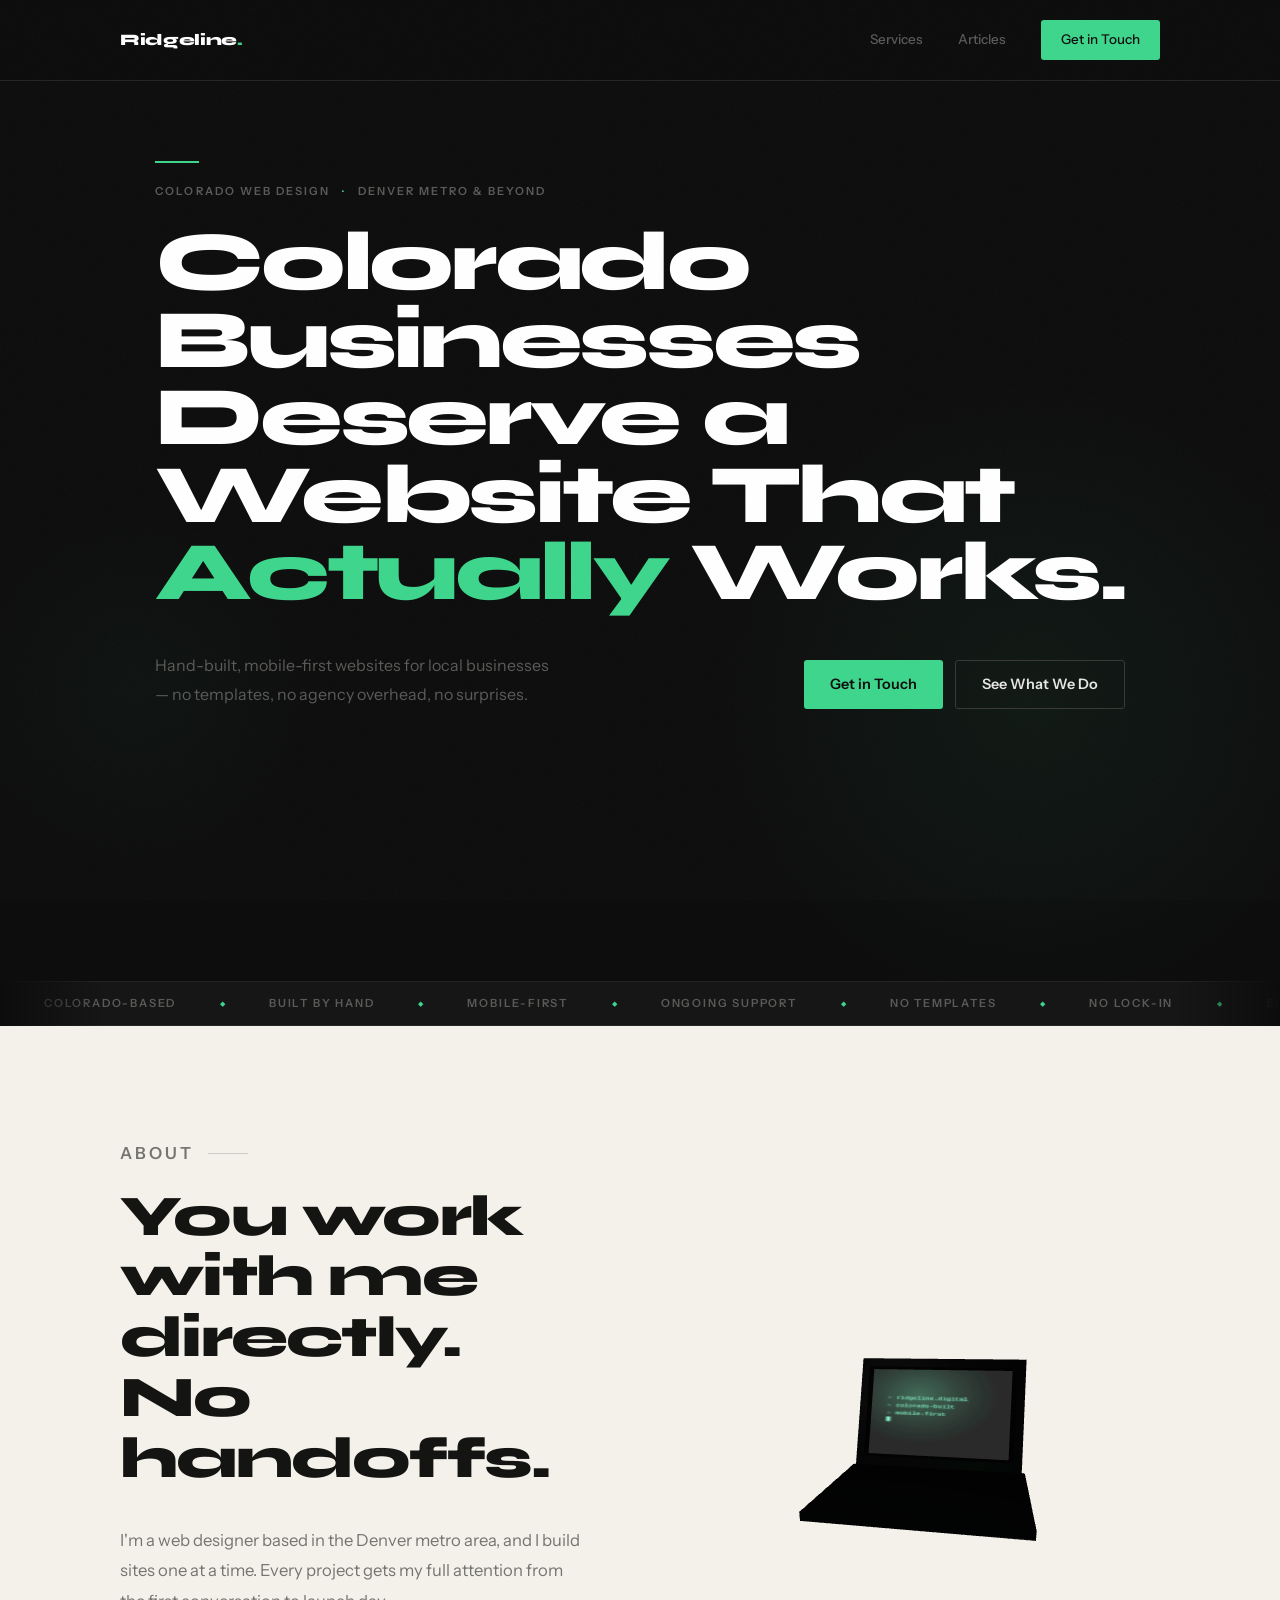
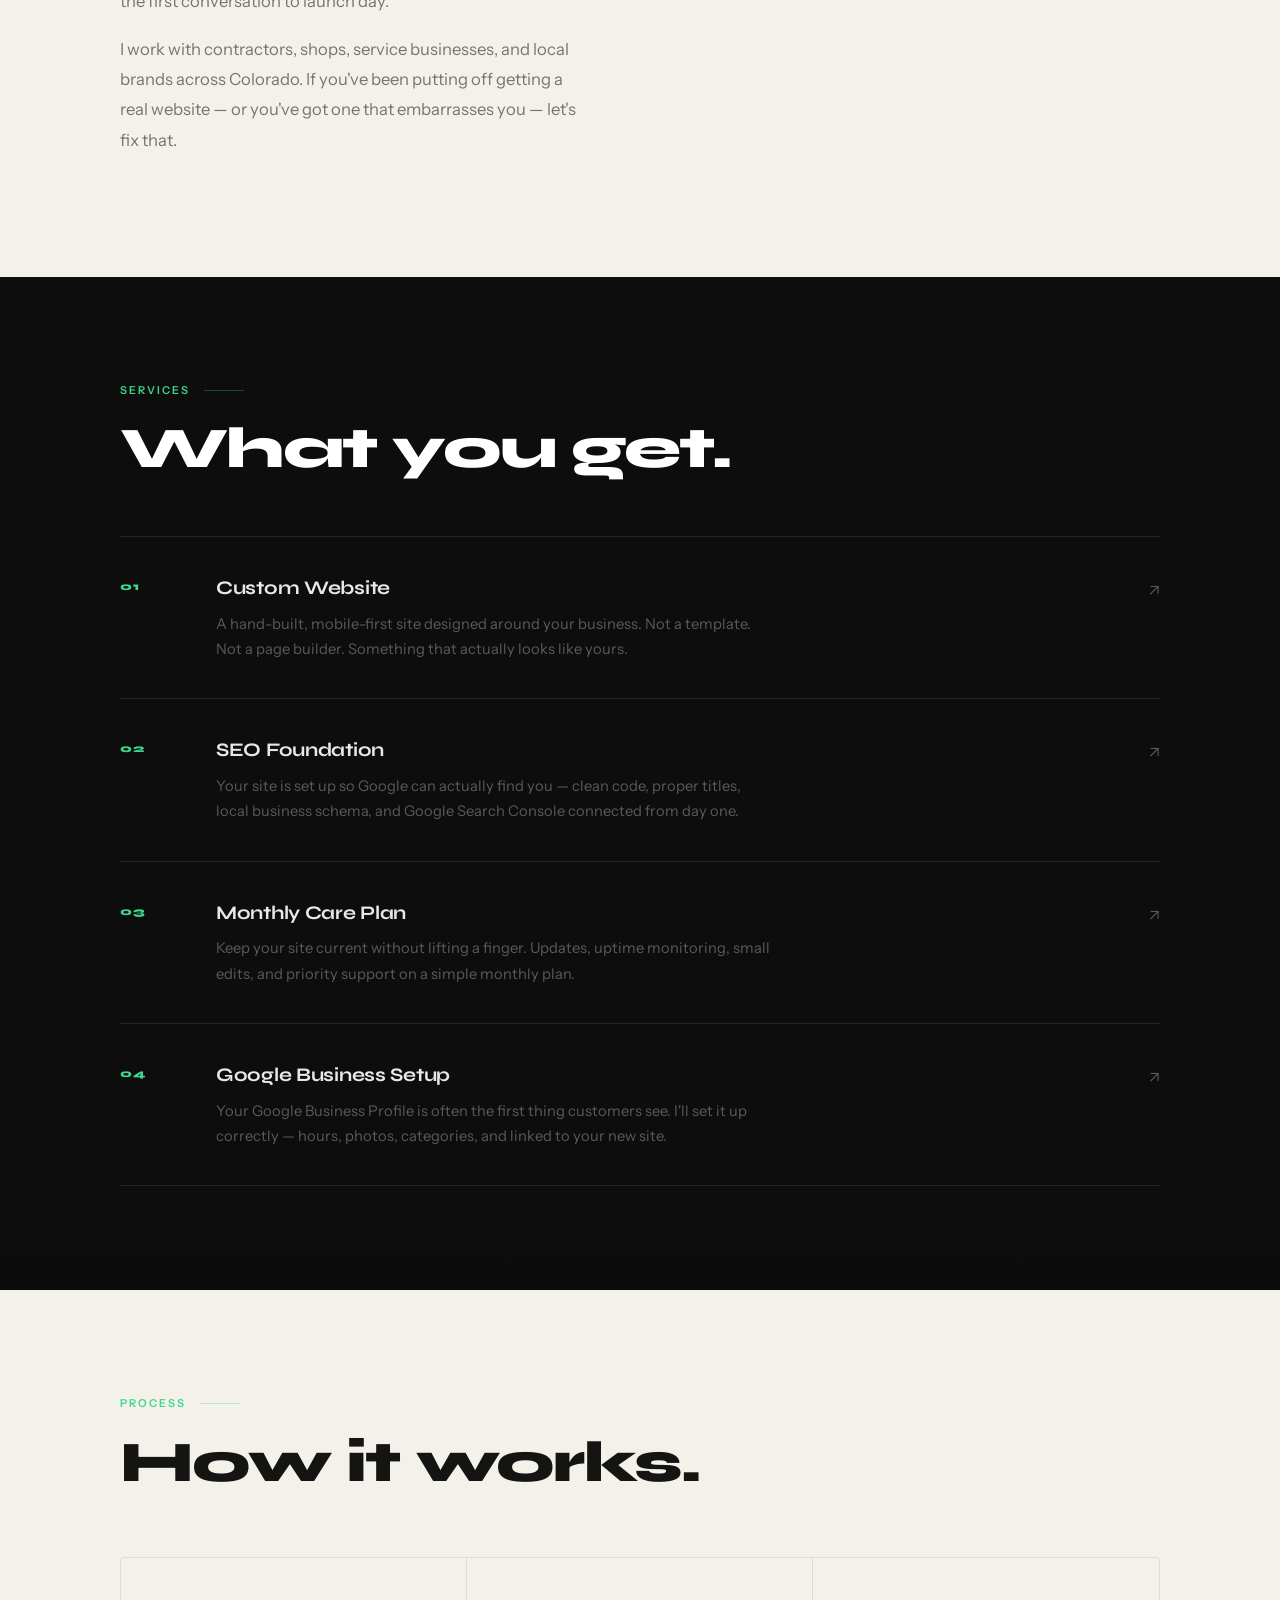
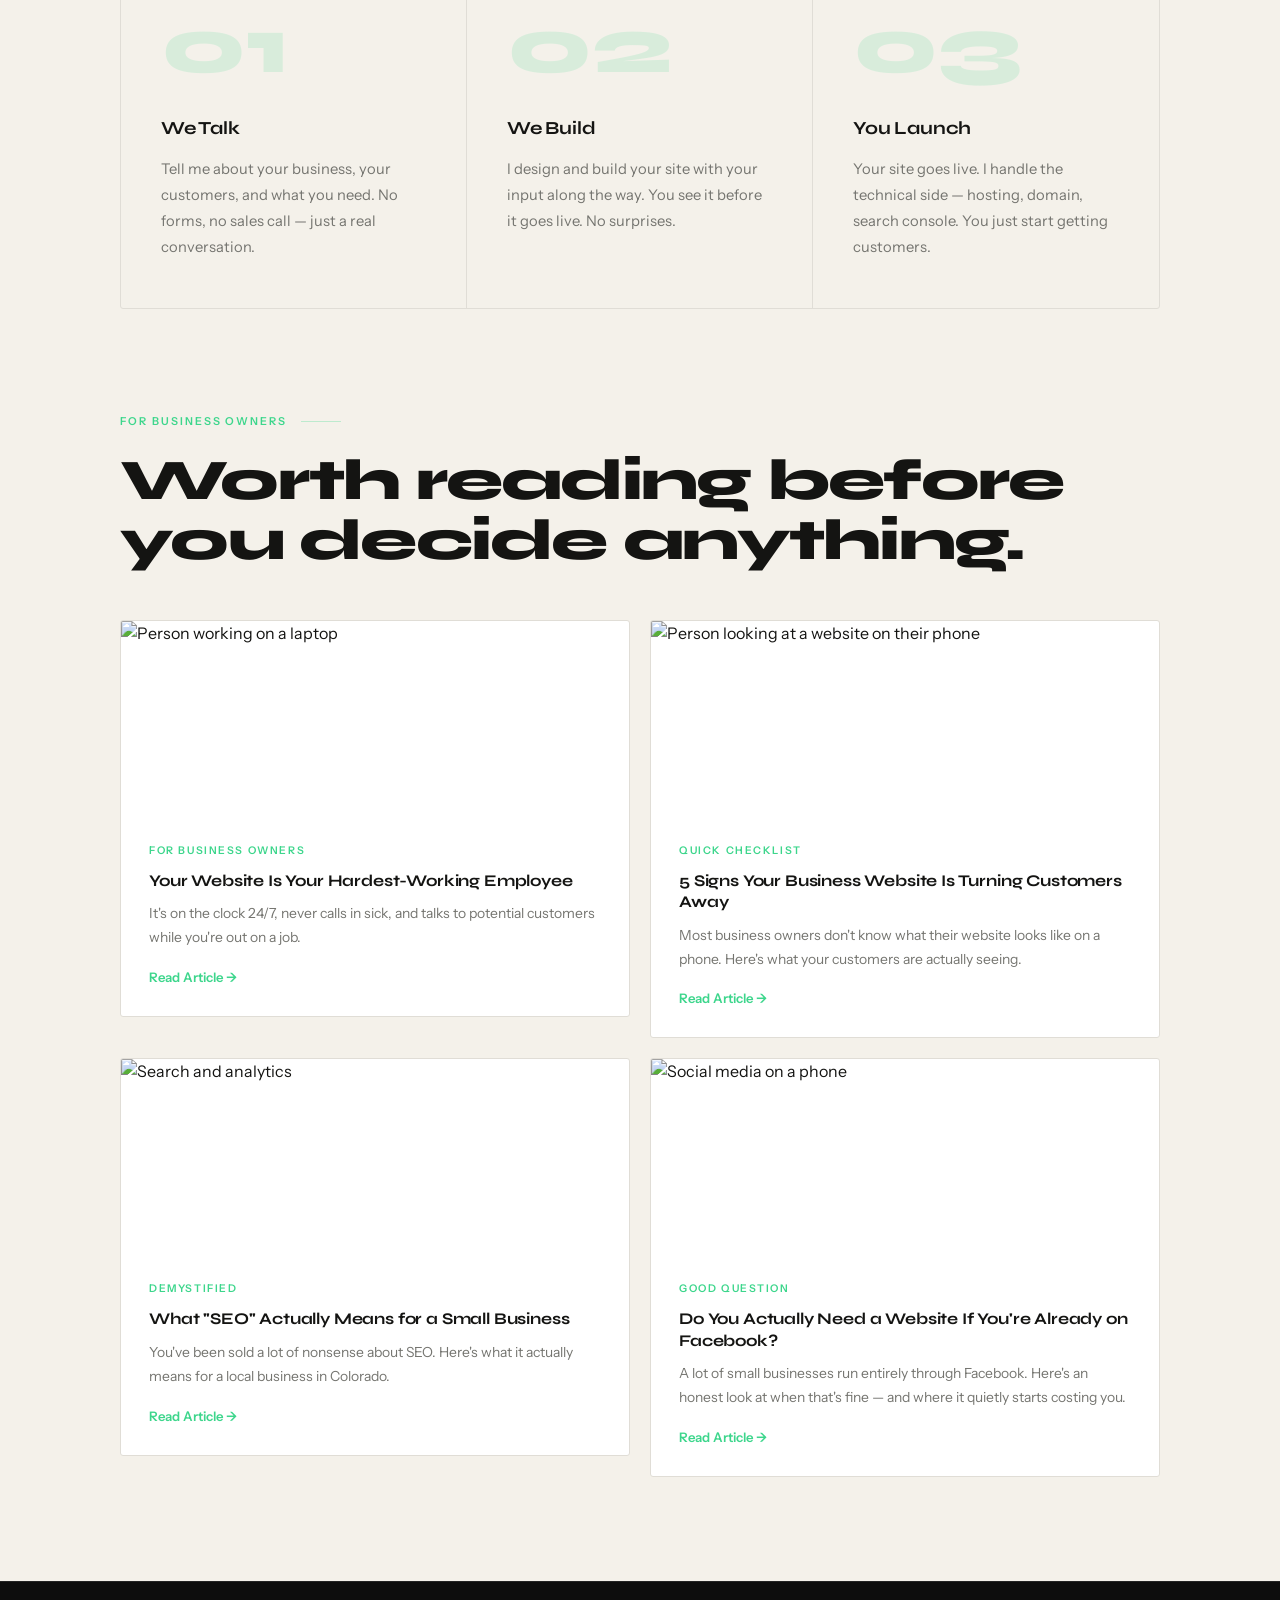
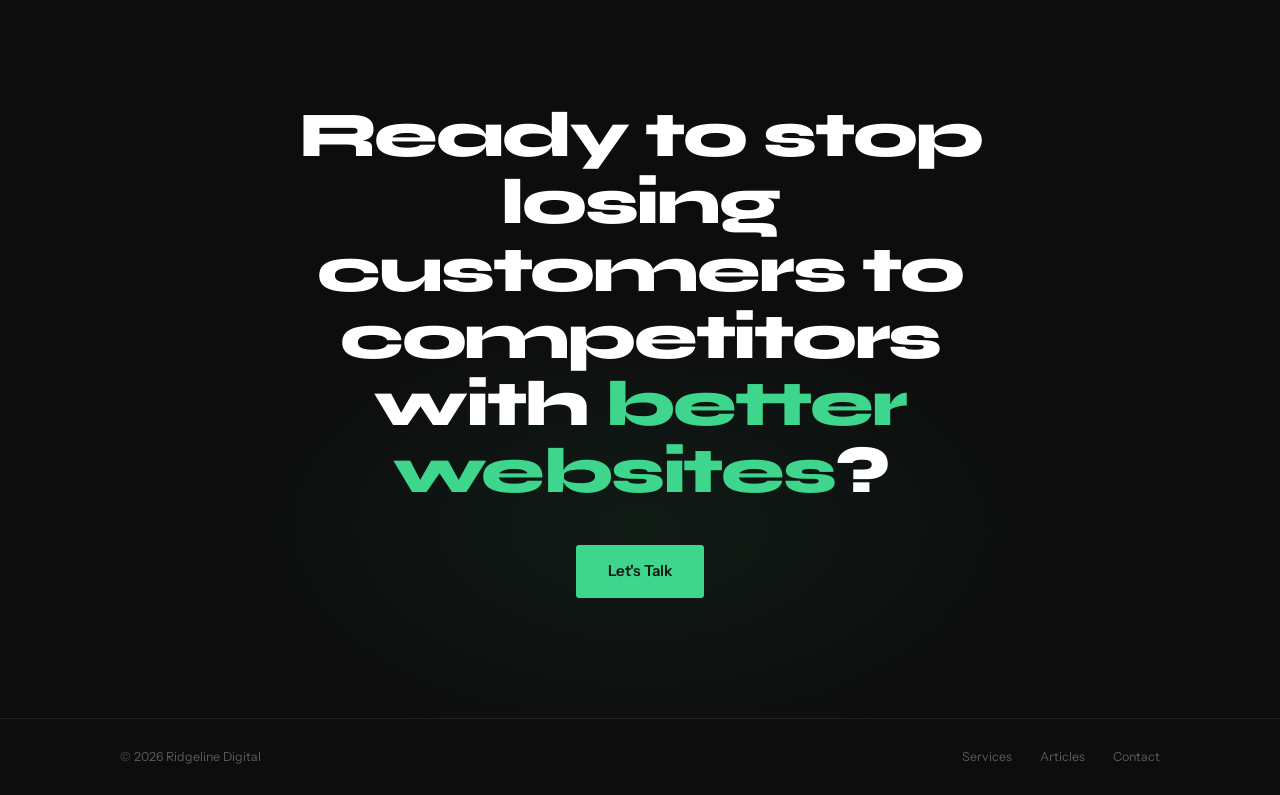
==== commit bde2b0a7: "feat: add custom cursor animation with Win95 → modern transition Custom cursor replaces the browser " ====
--- a/index.html
+++ b/index.html
@@ -80,65 +80,6 @@
   </div>
 </div>
 
-<!-- PIXEL DEMO -->
-<section class="section section--dark pixel-demo">
-  <div class="container">
-    <div class="pixel-demo__text">
-      <p class="section__eyebrow reveal">The Reality</p>
-      <h2 class="section__heading reveal reveal--delay-1">Modern businesses<br>need a modern website.</h2>
-    </div>
-    <div class="pixel-demo__stage" aria-hidden="true">
-      <div class="site-preview">
-        <div class="site-preview--old">
-          <div class="sp-old__chrome">
-            <span class="sp-old__chrome-dot"></span>
-            <span class="sp-old__chrome-dot"></span>
-            <span class="sp-old__chrome-dot"></span>
-            <span class="sp-old__url">www.bestplumber4u.com/home.htm</span>
-          </div>
-          <div class="sp-old__body">
-            <div class="sp-old__header">BOB'S PLUMBING SERVICE!!</div>
-            <div class="sp-old__marquee-wrap">
-              <span class="sp-old__marquee-text">&#9733; CALL NOW FOR FREE ESTIMATES &#9733; SERVING THE TRI-COUNTY AREA &#9733; 25 YEARS EXPERIENCE &#9733; LICENSED &amp; INSURED &#9733;</span>
-            </div>
-            <div class="sp-old__rainbow-hr"></div>
-            <p class="sp-old__welcome">Welcome to our website!! We offer quality plumbing at affordable prices. Click the links below to learn more!!</p>
-            <span class="sp-old__btn">CLICK HERE for a FREE quote!!</span>
-            <p class="sp-old__blink">&#9888;&#65039; SITE UNDER CONSTRUCTION &#9888;&#65039;</p>
-            <p class="sp-old__counter">You are visitor #000423</p>
-          </div>
-        </div>
-
-        <div class="site-preview--new">
-          <div class="sp-new__chrome">
-            <span class="sp-new__chrome-dot"></span>
-            <span class="sp-new__chrome-dot"></span>
-            <span class="sp-new__chrome-dot"></span>
-            <span class="sp-new__url">bobsplumbing.com</span>
-          </div>
-          <div class="sp-new__body">
-            <nav class="sp-new__nav">
-              <span class="sp-new__logo">Bob's Plumbing</span>
-              <span class="sp-new__nav-link">Services</span>
-              <span class="sp-new__nav-cta">Get a Quote</span>
-            </nav>
-            <div class="sp-new__hero">
-              <p class="sp-new__eyebrow">Denver Metro &middot; Licensed &amp; Insured</p>
-              <h3 class="sp-new__headline">Denver's Trusted Plumber</h3>
-              <p class="sp-new__sub">Fast, reliable service &mdash; 25 years in the trade.</p>
-              <button class="sp-new__btn">Get a Free Quote &rarr;</button>
-            </div>
-          </div>
-        </div>
-      </div>
-
-      <!-- Cursor actor — SVG built and injected by pixel-demo.js -->
-      <div class="pixel-cursor" id="pixelCursor"></div>
-
-    </div>
-  </div>
-</section>
-
 <!-- ABOUT -->
 <section class="section section--light">
   <div class="container">
@@ -308,6 +249,6 @@
   document.querySelectorAll('.reveal').forEach(el => observer.observe(el));
 </script>
 <script type="module" src="laptop-3d.js"></script>
-<script src="pixel-demo.js"></script>
+<script src="cursor-anim.js"></script>
 </body>
 </html>
--- a/styles.css
+++ b/styles.css
@@ -550,305 +550,6 @@
   align-items: start;
 }
 
-/* ─── PIXEL DEMO SECTION ─── */
-.pixel-demo { padding-bottom: 80px; }
-
-.pixel-demo__text { margin-bottom: 52px; }
-
-.pixel-demo__stage {
-  position: relative;
-  width: 100%;
-  max-width: 520px;
-  margin: 0 auto;
-  height: 340px;
-}
-
-.site-preview {
-  position: absolute;
-  inset: 0;
-  border-radius: 10px;
-  overflow: hidden;
-  box-shadow: 0 24px 60px rgba(0,0,0,0.55);
-}
-
-/* --- Site preview base --- */
-.site-preview--old,
-.site-preview--new {
-  position: absolute;
-  inset: 0;
-  display: flex;
-  flex-direction: column;
-  transition: opacity 0.4s ease;
-}
-
-.site-preview--new { opacity: 0; }
-
-/* --- Old site --- */
-.sp-old__chrome {
-  display: flex;
-  align-items: center;
-  gap: 5px;
-  padding: 6px 10px;
-  background: #c0c0c0;
-  border-bottom: 2px solid #808080;
-  font-family: Arial, sans-serif;
-  font-size: 10px;
-  color: #000;
-}
-.sp-old__chrome-dot {
-  display: inline-block;
-  width: 10px; height: 10px;
-  background: #a0a0a0;
-  border: 2px solid;
-  border-color: #dfdfdf #808080 #808080 #dfdfdf;
-}
-.sp-old__url {
-  margin-left: 4px;
-  flex: 1;
-  background: #fff;
-  border: 1px solid #808080;
-  padding: 1px 4px;
-  overflow: hidden;
-  white-space: nowrap;
-  font-size: 9px;
-}
-
-.sp-old__body {
-  flex: 1;
-  background: #c0c0c0;
-  padding: 10px 12px;
-  overflow: hidden;
-  font-family: 'Comic Sans MS', 'Comic Sans', cursive, sans-serif;
-}
-
-.sp-old__header {
-  font-size: 17px;
-  font-weight: bold;
-  color: #00008b;
-  text-align: center;
-  text-shadow: 2px 2px #ff0, -1px -1px #f00;
-  margin-bottom: 4px;
-}
-
-.sp-old__marquee-wrap {
-  overflow: hidden;
-  white-space: nowrap;
-  background: #000080;
-  color: #ffff00;
-  font-size: 9px;
-  padding: 2px 0;
-}
-.sp-old__marquee-text {
-  display: inline-block;
-  animation: sp-marquee 12s linear infinite;
-}
-@keyframes sp-marquee {
-  from { transform: translateX(100%); }
-  to   { transform: translateX(-100%); }
-}
-
-.sp-old__rainbow-hr {
-  height: 4px;
-  margin: 6px 0;
-  background: linear-gradient(to right,
-    red, orange, yellow, green, blue, indigo, violet);
-}
-
-.sp-old__welcome {
-  font-size: 10px;
-  color: #000;
-  margin-bottom: 8px;
-  line-height: 1.4;
-}
-
-.sp-old__btn {
-  display: inline-block;
-  font-family: Arial, sans-serif;
-  font-size: 9px;
-  background: #c0c0c0;
-  color: #000;
-  border: 2px solid;
-  border-color: #fff #808080 #808080 #fff;
-  padding: 3px 8px;
-  cursor: pointer;
-  margin-bottom: 8px;
-}
-
-.sp-old__blink {
-  font-size: 10px;
-  font-weight: bold;
-  color: #ff0000;
-  text-align: center;
-  animation: sp-blink 0.9s step-start infinite;
-}
-@keyframes sp-blink {
-  0%, 100% { opacity: 1; }
-  50% { opacity: 0; }
-}
-
-.sp-old__counter {
-  font-size: 9px;
-  color: #444;
-  text-align: right;
-  margin-top: 6px;
-}
-
-/* --- New site --- */
-.sp-new__chrome {
-  display: flex;
-  align-items: center;
-  gap: 5px;
-  padding: 7px 12px;
-  background: #f5f5f5;
-  border-bottom: 1px solid #e0e0e0;
-  font-family: system-ui, sans-serif;
-  font-size: 10px;
-  color: #555;
-}
-.sp-new__chrome-dot {
-  display: inline-block;
-  width: 10px; height: 10px;
-  border-radius: 50%;
-  background: #ddd;
-}
-.sp-new__chrome-dot:nth-child(1) { background: #ff5f57; }
-.sp-new__chrome-dot:nth-child(2) { background: #febc2e; }
-.sp-new__chrome-dot:nth-child(3) { background: #28c840; }
-.sp-new__url {
-  margin-left: 6px;
-  background: #fff;
-  border: 1px solid #ddd;
-  border-radius: 4px;
-  padding: 2px 8px;
-  font-size: 9px;
-  color: #333;
-}
-
-.sp-new__body {
-  flex: 1;
-  background: #fff;
-  display: flex;
-  flex-direction: column;
-  overflow: hidden;
-}
-
-.sp-new__nav {
-  display: flex;
-  align-items: center;
-  gap: 16px;
-  padding: 10px 14px;
-  border-bottom: 1px solid #f0f0f0;
-  font-family: system-ui, sans-serif;
-  font-size: 10px;
-}
-.sp-new__logo {
-  font-weight: 700;
-  font-size: 11px;
-  color: #111;
-  margin-right: auto;
-}
-.sp-new__nav-link { color: #555; }
-.sp-new__nav-cta {
-  background: #111;
-  color: #fff;
-  padding: 3px 9px;
-  border-radius: 4px;
-  font-weight: 600;
-  font-size: 9px;
-}
-
-.sp-new__hero {
-  flex: 1;
-  padding: 20px 16px;
-  display: flex;
-  flex-direction: column;
-  justify-content: center;
-  font-family: system-ui, sans-serif;
-}
-.sp-new__eyebrow {
-  font-size: 8px;
-  text-transform: uppercase;
-  letter-spacing: 0.08em;
-  color: #3dd68c;
-  font-weight: 600;
-  margin-bottom: 6px;
-}
-.sp-new__headline {
-  font-size: 22px;
-  font-weight: 800;
-  color: #111;
-  line-height: 1.1;
-  margin-bottom: 8px;
-}
-.sp-new__sub {
-  font-size: 10px;
-  color: #666;
-  margin-bottom: 14px;
-  line-height: 1.5;
-}
-.sp-new__btn {
-  display: inline-block;
-  background: #111;
-  color: #fff;
-  font-size: 10px;
-  font-weight: 600;
-  padding: 8px 16px;
-  border-radius: 6px;
-  border: none;
-  cursor: pointer;
-  align-self: flex-start;
-}
-
-/* --- Pixel cursor actor --- */
-.pixel-cursor {
-  position: absolute;
-  top: 30%;
-  left: -80px;
-  opacity: 0;
-  transform: rotate(-12deg);
-  pointer-events: none;
-  z-index: 10;
-  transition:
-    transform 0.7s cubic-bezier(0.22, 1, 0.36, 1),
-    opacity 0.5s ease,
-    left 0.7s cubic-bezier(0.22, 1, 0.36, 1),
-    top 0.7s cubic-bezier(0.22, 1, 0.36, 1);
-  will-change: transform, opacity, left, top;
-}
-
-.pixel-cursor.is-entering {
-  left: 38%;
-  top: 18%;
-  opacity: 1;
-  transform: rotate(-6deg);
-}
-
-.pixel-cursor.is-clicking {
-  transform: rotate(-6deg) scale(0.82);
-  transition: transform 0.12s ease;
-}
-
-.pixel-cursor.is-modern #cursor-pixel { display: none; }
-.pixel-cursor.is-modern #cursor-smooth { opacity: 1 !important; }
-.pixel-cursor.is-modern {
-  transform: rotate(0deg);
-  transition:
-    transform 0.4s ease,
-    opacity 0.5s ease,
-    left 0.5s ease,
-    top 0.5s ease;
-}
-
-.pixel-cursor.is-gone {
-  left: 110%;
-  top: -10%;
-  opacity: 0;
-  transition:
-    left 0.55s cubic-bezier(0.55, 0, 1, 0.45),
-    top 0.55s cubic-bezier(0.55, 0, 1, 0.45),
-    opacity 0.4s ease 0.2s;
-}
-
 /* ─── RESPONSIVE ─── */
 @media (max-width: 768px) {
   .container  { padding: 0 20px; }
@@ -889,6 +590,50 @@
   .articles-grid { grid-template-columns: 1fr; }
 
   .cta-section { padding: 72px 20px; }
+}
+
+/* ─── CUSTOM CURSOR ─── */
+body.has-custom-cursor,
+body.has-custom-cursor * { cursor: none !important; }
+
+#cursor-wrap {
+  position: fixed;
+  top: 0; left: 0;
+  pointer-events: none;
+  z-index: 99999;
+  width: 0; height: 0;
+  will-change: transform;
+}
+
+.cursor-img {
+  position: absolute;
+  top: 0; left: 0;
+  width: 40px; height: auto;
+  transition: opacity 0.18s ease, transform 0.18s ease;
+  pointer-events: none;
+  user-select: none;
+  -webkit-user-select: none;
+}
+
+.cursor-img--old {
+  opacity: 1;
+  transform: scale(1);
+  image-rendering: pixelated;
+}
+
+.cursor-img--new {
+  opacity: 0;
+  transform: scale(0.75) rotate(-6deg);
+}
+
+#cursor-wrap.cursor--modern .cursor-img--old {
+  opacity: 0;
+  transform: scale(0.75) rotate(6deg);
+}
+
+#cursor-wrap.cursor--modern .cursor-img--new {
+  opacity: 1;
+  transform: scale(1) rotate(0deg);
 }
 
 /* Extra-small phones (≤480px) */
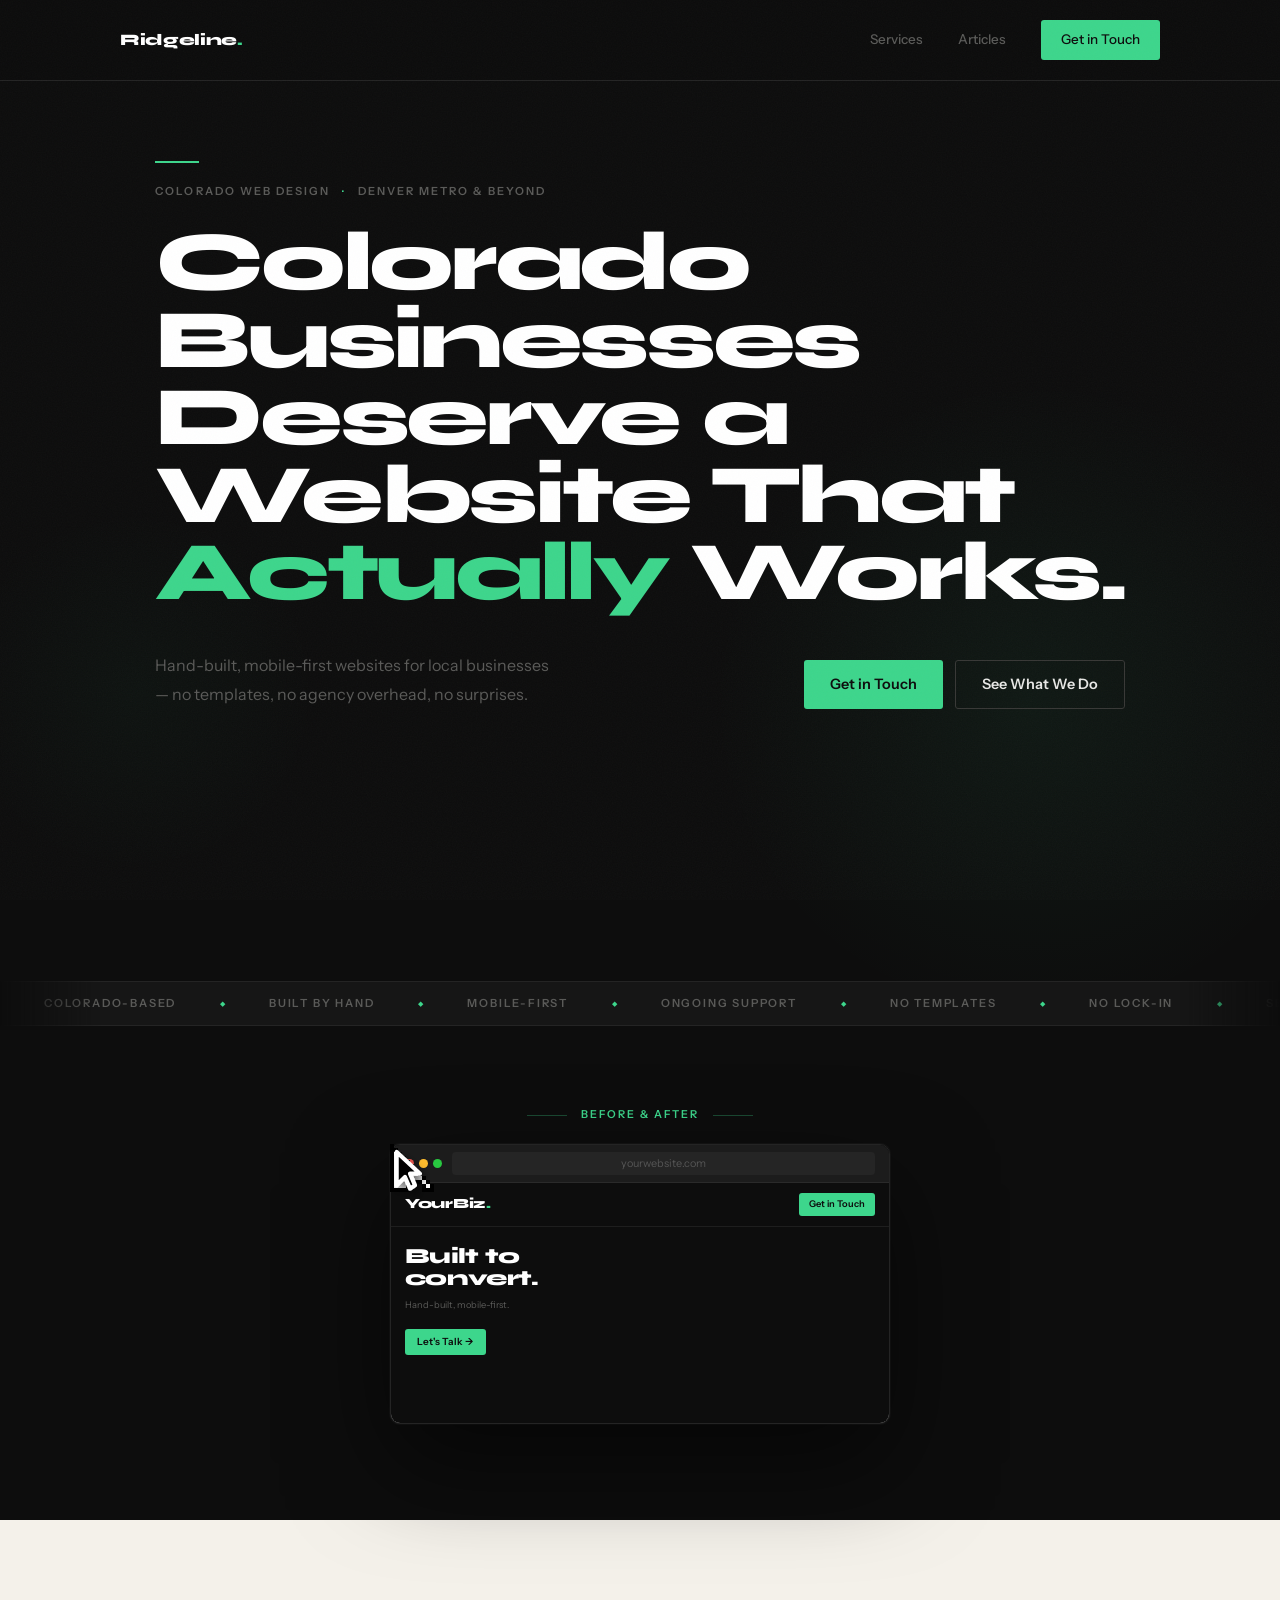
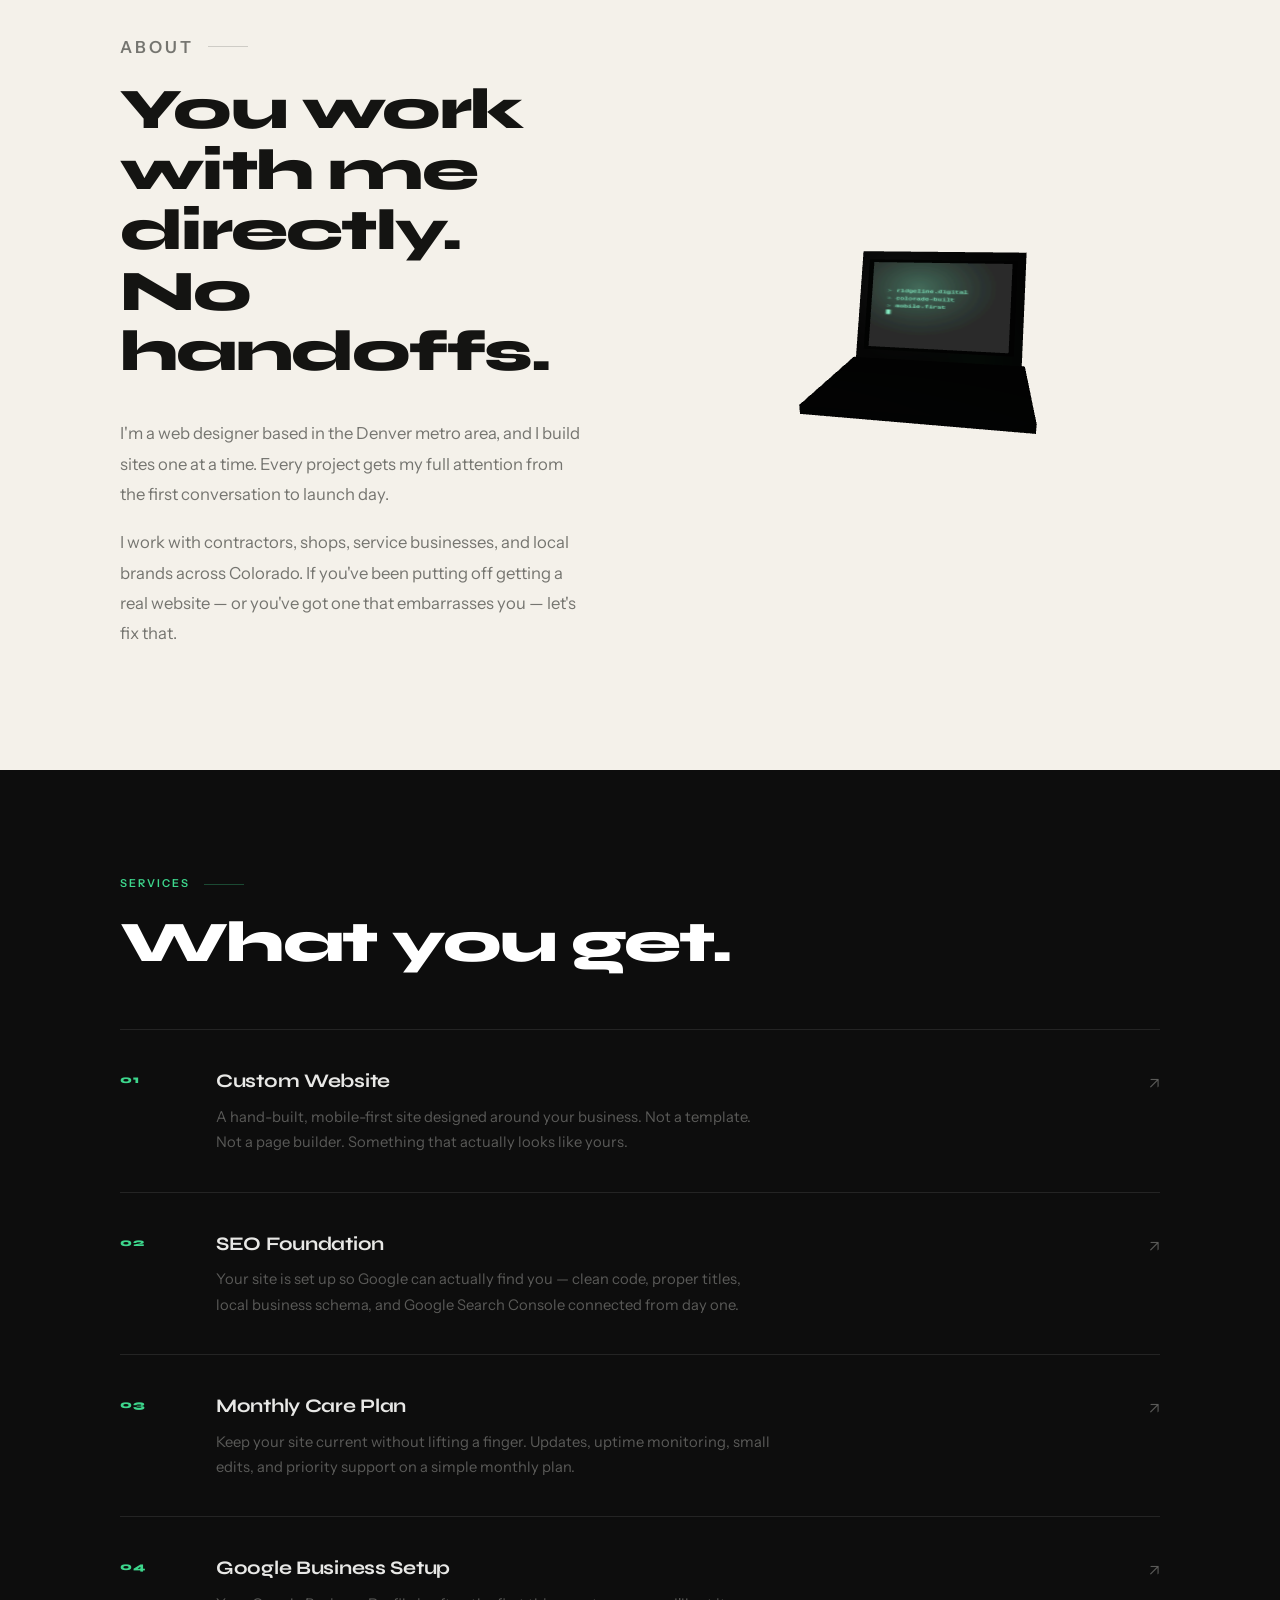
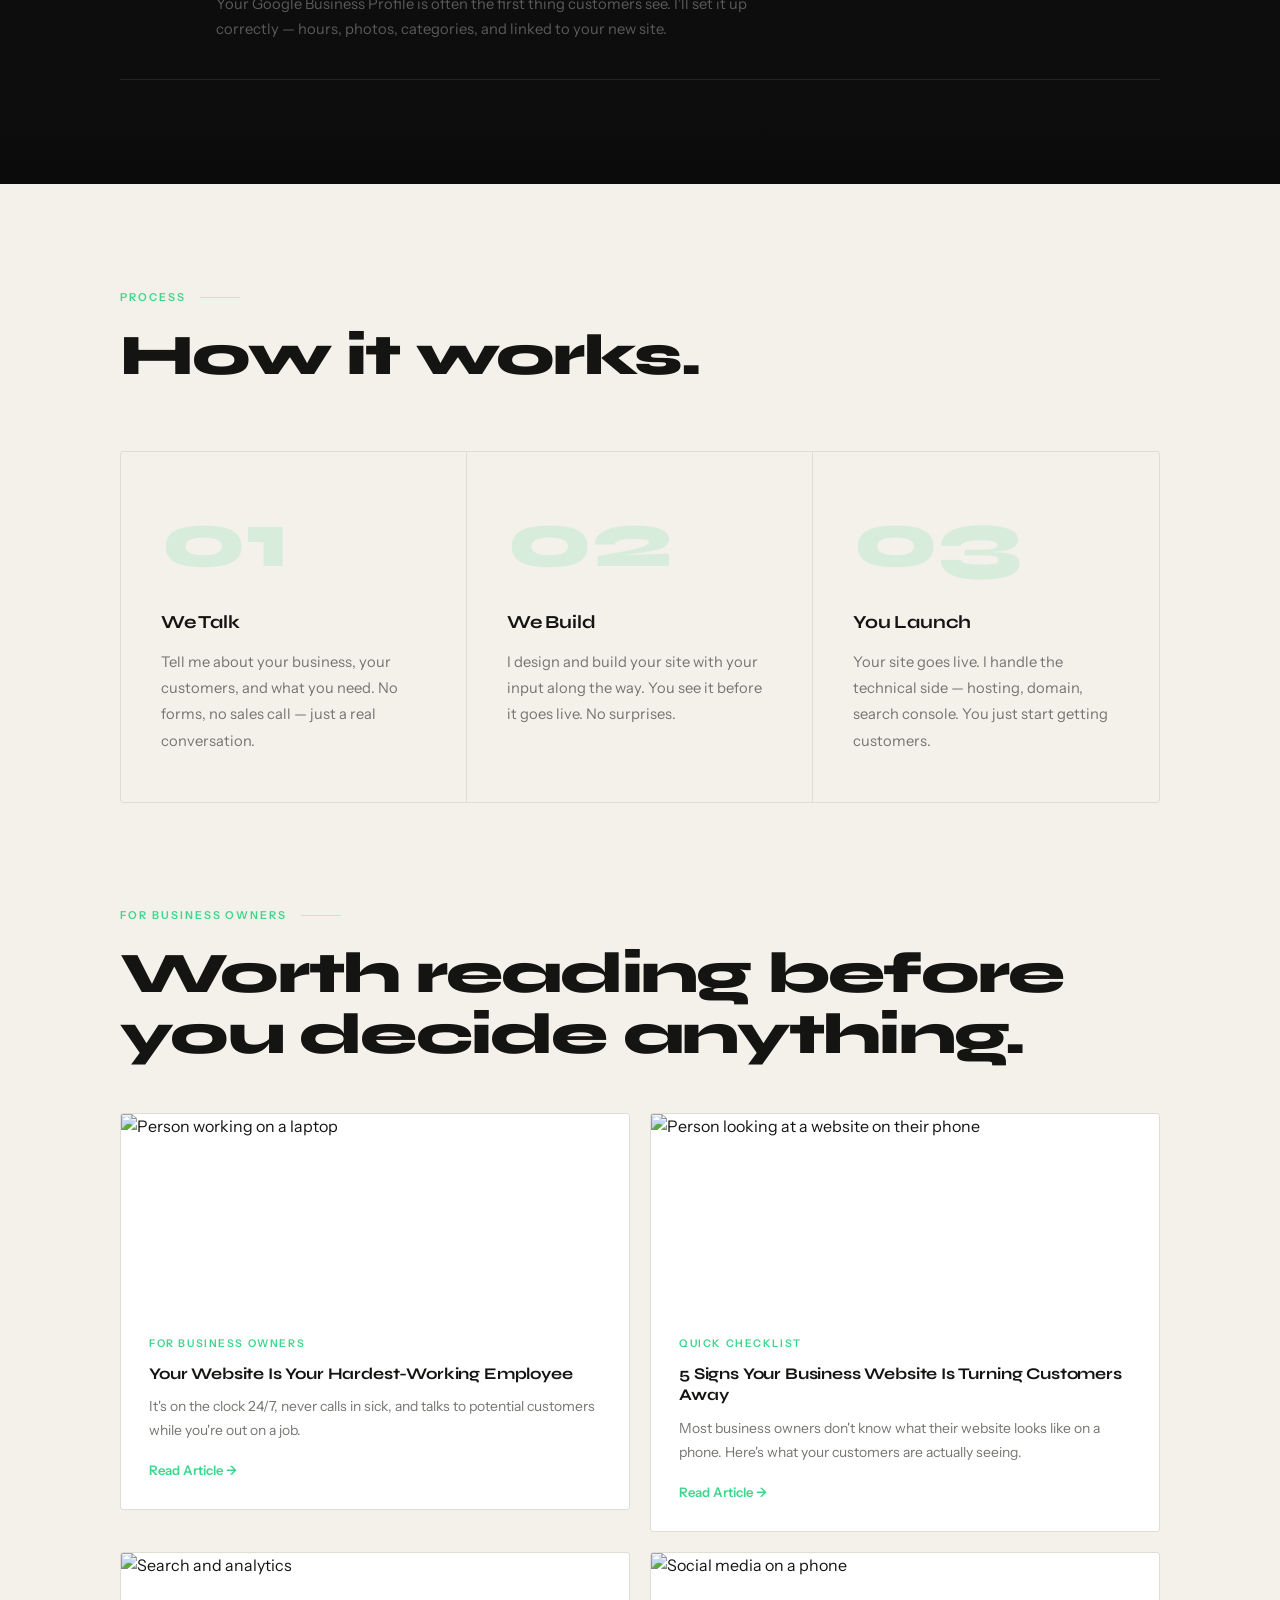
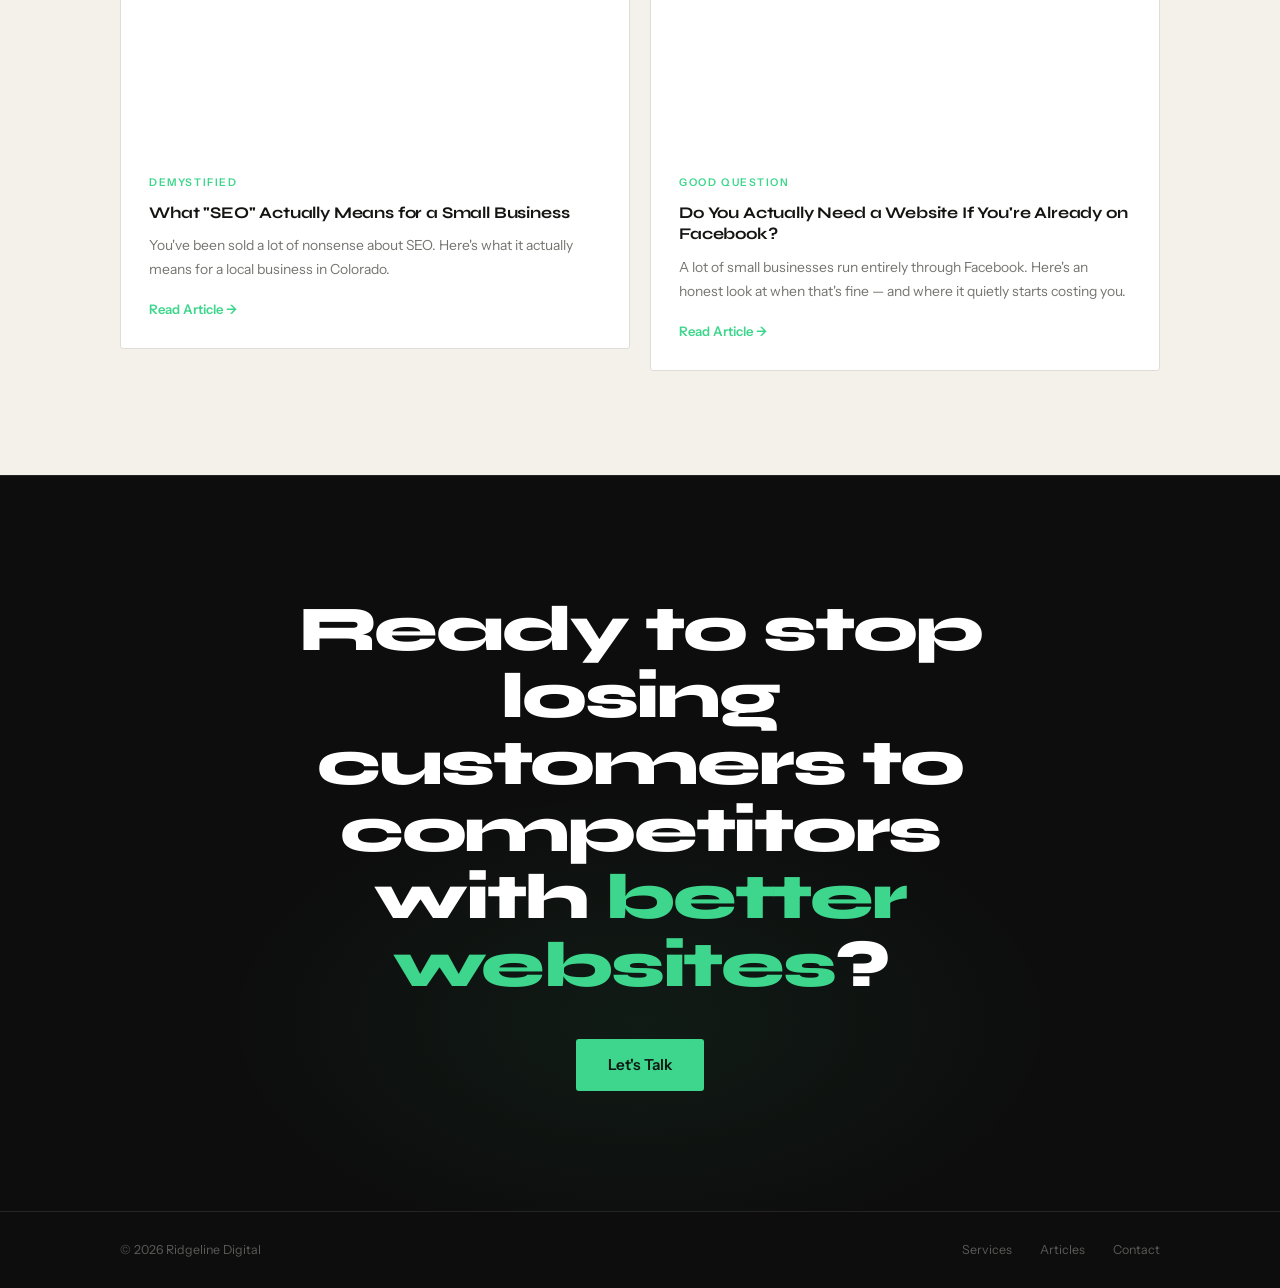
==== commit a2b637fe: "feat: add before/after browser animation with Win95 → modern cursor Replaces the accidental cursor-r" ====
--- a/index.html
+++ b/index.html
@@ -8,7 +8,7 @@
   <link rel="preconnect" href="https://fonts.googleapis.com">
   <link rel="preconnect" href="https://fonts.gstatic.com" crossorigin>
   <link href="https://fonts.googleapis.com/css2?family=Syne:wght@700;800&family=Instrument+Sans:ital,wght@0,400;0,500;0,600;1,400&display=swap" rel="stylesheet">
-  <link rel="stylesheet" href="styles.css">
+  <link rel="stylesheet" href="styles.css?v=3">
   <script type="importmap">
 {
   "imports": {
@@ -80,6 +80,47 @@
   </div>
 </div>
 
+<!-- BEFORE/AFTER CURSOR ANIMATION -->
+<div class="transform-band">
+  <div class="transform-band__inner">
+    <p class="transform-band__label">Before &amp; After</p>
+    <div class="ba-demo reveal">
+      <div class="ba-browser">
+        <div class="ba-chrome">
+          <div class="ba-dots"><span></span><span></span><span></span></div>
+          <div class="ba-url">yourwebsite.com</div>
+        </div>
+        <div class="ba-screen">
+          <!-- Old site -->
+          <div class="ba-old">
+            <div class="ba-old__nav">YOUR BUSINESS &nbsp;|&nbsp; HOME &nbsp;|&nbsp; ABOUT &nbsp;|&nbsp; CONTACT US</div>
+            <div class="ba-old__body">
+              <div class="ba-old__heading">Welcome to Our Website!</div>
+              <div class="ba-old__sub">Quality service since 1997. Call us today at 555-1234.</div>
+              <div class="ba-old__btn">CLICK HERE</div>
+            </div>
+          </div>
+          <!-- New site -->
+          <div class="ba-new">
+            <div class="ba-new__nav">
+              <span class="ba-new__logo">YourBiz<span>.</span></span>
+              <span class="ba-new__cta">Get in Touch</span>
+            </div>
+            <div class="ba-new__body">
+              <div class="ba-new__heading">Built to<br>convert.</div>
+              <div class="ba-new__sub">Hand-built, mobile-first.</div>
+              <div class="ba-new__btn">Let's Talk →</div>
+            </div>
+          </div>
+        </div>
+      </div>
+      <!-- Animated cursors -->
+      <img class="ba-cursor ba-cursor--old" src="assets/cursor-win95.svg" aria-hidden="true" draggable="false" style="position:absolute;top:0;left:0;width:44px;max-width:none">
+      <img class="ba-cursor ba-cursor--new" src="assets/cursor-modern.svg" aria-hidden="true" draggable="false" style="position:absolute;top:0;left:0;width:40px;max-width:none">
+    </div>
+  </div>
+</div>
+
 <!-- ABOUT -->
 <section class="section section--light">
   <div class="container">
@@ -249,6 +290,5 @@
   document.querySelectorAll('.reveal').forEach(el => observer.observe(el));
 </script>
 <script type="module" src="laptop-3d.js"></script>
-<script src="cursor-anim.js"></script>
 </body>
 </html>
--- a/styles.css
+++ b/styles.css
@@ -592,48 +592,255 @@
   .cta-section { padding: 72px 20px; }
 }
 
-/* ─── CUSTOM CURSOR ─── */
-body.has-custom-cursor,
-body.has-custom-cursor * { cursor: none !important; }
-
-#cursor-wrap {
-  position: fixed;
+/* ─── BEFORE/AFTER TRANSFORM DEMO ─── */
+.transform-band {
+  background: var(--bg);
+  padding: 80px 0 96px;
+  display: flex;
+  justify-content: center;
+}
+.transform-band__inner {
+  display: flex;
+  flex-direction: column;
+  align-items: center;
+  gap: 20px;
+  padding: 0 40px;
+  width: 100%;
+}
+.transform-band__label {
+  font-size: 0.68rem;
+  font-weight: 600;
+  letter-spacing: 0.18em;
+  text-transform: uppercase;
+  color: var(--accent);
+  display: flex;
+  align-items: center;
+  gap: 14px;
+}
+.transform-band__label::before,
+.transform-band__label::after {
+  content: '';
+  display: block;
+  height: 1px;
+  width: 40px;
+  background: currentColor;
+  opacity: 0.3;
+}
+
+/* Browser mockup + animated cursors */
+.ba-demo {
+  position: relative;
+  max-width: 500px;
+  width: 100%;
+}
+
+.ba-browser {
+  width: 100%;
+  border-radius: 10px;
+  overflow: hidden;
+  border: 1px solid var(--border);
+  box-shadow: 0 40px 100px rgba(0,0,0,0.55), 0 0 0 1px rgba(255,255,255,0.03);
+}
+
+.ba-chrome {
+  background: #1c1c1c;
+  padding: 10px 14px;
+  display: flex;
+  align-items: center;
+  gap: 10px;
+  border-bottom: 1px solid #2a2a2a;
+  height: 38px;
+}
+.ba-dots {
+  display: flex; gap: 5px; flex-shrink: 0;
+}
+.ba-dots span {
+  width: 9px; height: 9px; border-radius: 50%;
+}
+.ba-dots span:nth-child(1) { background: #ff5f57; }
+.ba-dots span:nth-child(2) { background: #febc2e; }
+.ba-dots span:nth-child(3) { background: #28c840; }
+.ba-url {
+  flex: 1;
+  background: #252525;
+  border-radius: 4px;
+  padding: 3px 8px;
+  font-size: 0.68rem;
+  color: #555;
+  text-align: center;
+}
+
+.ba-screen {
+  position: relative;
+  height: 240px;
+  overflow: hidden;
+}
+
+/* Old site */
+.ba-old {
+  position: absolute; inset: 0;
+  background: #c0c0c0;
+  animation: ba-old-show 10s ease-in-out infinite;
+}
+.ba-old__nav {
+  background: #000080;
+  color: #fff;
+  padding: 5px 10px;
+  font-size: 0.48rem;
+  font-family: 'Arial', sans-serif;
+  letter-spacing: 0.03em;
+  line-height: 1.6;
+}
+.ba-old__body { padding: 14px; }
+.ba-old__heading {
+  font-size: 0.9rem;
+  font-weight: bold;
+  font-family: 'Times New Roman', serif;
+  color: #000080;
+  margin-bottom: 6px;
+  text-shadow: 1px 1px #e0e0e0;
+}
+.ba-old__sub {
+  font-size: 0.58rem;
+  color: #333;
+  font-family: 'Arial', sans-serif;
+  line-height: 1.5;
+  margin-bottom: 12px;
+}
+.ba-old__btn {
+  display: inline-block;
+  background: #c0c0c0;
+  border-top: 2px solid #ffffff;
+  border-left: 2px solid #ffffff;
+  border-bottom: 2px solid #808080;
+  border-right: 2px solid #808080;
+  padding: 3px 10px;
+  font-size: 0.62rem;
+  font-family: 'Arial', sans-serif;
+  font-weight: bold;
+  color: #000;
+}
+
+/* New site */
+.ba-new {
+  position: absolute; inset: 0;
+  background: #0d0d0d;
+  animation: ba-new-show 10s ease-in-out infinite;
+}
+.ba-new__nav {
+  padding: 10px 14px;
+  display: flex;
+  justify-content: space-between;
+  align-items: center;
+  border-bottom: 1px solid #1e1e1e;
+}
+.ba-new__logo {
+  font-family: var(--font-display);
+  font-size: 0.88rem;
+  font-weight: 800;
+  color: #fff;
+  letter-spacing: -0.02em;
+}
+.ba-new__logo span { color: var(--accent); }
+.ba-new__cta {
+  background: var(--accent);
+  color: #0d0d0d;
+  padding: 4px 10px;
+  border-radius: 3px;
+  font-size: 0.58rem;
+  font-weight: 600;
+}
+.ba-new__body { padding: 18px 14px; }
+.ba-new__heading {
+  font-family: var(--font-display);
+  font-size: 1.35rem;
+  font-weight: 800;
+  color: #fff;
+  margin-bottom: 8px;
+  letter-spacing: -0.03em;
+  line-height: 1.05;
+}
+.ba-new__sub {
+  font-size: 0.58rem;
+  color: #5a5a58;
+  margin-bottom: 14px;
+  line-height: 1.6;
+}
+.ba-new__btn {
+  display: inline-block;
+  background: var(--accent);
+  color: #0d0d0d;
+  padding: 5px 12px;
+  border-radius: 3px;
+  font-size: 0.62rem;
+  font-weight: 600;
+}
+
+/* Animated cursors — positioned relative to .ba-demo */
+.ba-cursor {
+  position: absolute;
   top: 0; left: 0;
   pointer-events: none;
-  z-index: 99999;
-  width: 0; height: 0;
-  will-change: transform;
-}
-
-.cursor-img {
-  position: absolute;
-  top: 0; left: 0;
-  width: 40px; height: auto;
-  transition: opacity 0.18s ease, transform 0.18s ease;
-  pointer-events: none;
-  user-select: none;
-  -webkit-user-select: none;
-}
-
-.cursor-img--old {
-  opacity: 1;
-  transform: scale(1);
+  max-width: none;
+  height: auto;
+  z-index: 2;
+}
+.ba-cursor--old {
+  /* SVG is 11×12px native; scale up 4× for chunky pixel-art look */
+  width: 44px;
   image-rendering: pixelated;
-}
-
-.cursor-img--new {
-  opacity: 0;
-  transform: scale(0.75) rotate(-6deg);
-}
-
-#cursor-wrap.cursor--modern .cursor-img--old {
-  opacity: 0;
-  transform: scale(0.75) rotate(6deg);
-}
-
-#cursor-wrap.cursor--modern .cursor-img--new {
-  opacity: 1;
-  transform: scale(1) rotate(0deg);
+  animation: ba-cursor-old 10s ease-in-out infinite;
+}
+.ba-cursor--new {
+  width: 40px;
+  animation: ba-cursor-new 10s ease-in-out infinite;
+}
+
+/* ── Timeline (10s loop) ──
+  0-3.5s  : old site visible, Win95 cursor moves toward button
+  3.5-4s  : click pulse
+  4-5s    : fade old → new
+  5-8s    : new site + modern cursor glides to button
+  8-9.5s  : fade out back to old
+  9.5-10s : reset
+*/
+@keyframes ba-old-show {
+  0%, 37%    { opacity: 1; }
+  44%, 90%   { opacity: 0; }
+  95%, 100%  { opacity: 1; }
+}
+@keyframes ba-new-show {
+  0%, 41%    { opacity: 0; }
+  48%, 83%   { opacity: 1; }
+  90%, 100%  { opacity: 0; }
+}
+
+/* Win95 cursor: enters bottom-left, climbs to "CLICK HERE" button */
+@keyframes ba-cursor-old {
+  0%    { transform: translate(8px, 260px);  opacity: 0; }
+  5%    { transform: translate(8px, 230px);  opacity: 1; }
+  32%   { transform: translate(14px, 133px); opacity: 1; }
+  36%   { transform: translate(14px, 131px) scale(0.82); opacity: 1; }
+  39%   { transform: translate(14px, 131px) scale(1);    opacity: 1; }
+  44%   { transform: translate(14px, 131px); opacity: 0; }
+  99%   { transform: translate(8px, 260px);  opacity: 0; }
+  100%  { transform: translate(8px, 260px);  opacity: 0; }
+}
+
+/* Modern cursor: glides in from top-right, settles on "Let's Talk" button */
+@keyframes ba-cursor-new {
+  0%    { transform: translate(420px, 30px);  opacity: 0; }
+  44%   { transform: translate(420px, 30px);  opacity: 0; }
+  52%   { transform: translate(300px, 80px);  opacity: 1; }
+  63%   { transform: translate(14px, 186px);  opacity: 1; }
+  82%   { transform: translate(14px, 186px);  opacity: 1; }
+  88%   { transform: translate(14px, 186px);  opacity: 0; }
+  99%   { transform: translate(420px, 30px);  opacity: 0; }
+  100%  { transform: translate(420px, 30px);  opacity: 0; }
+}
+
+@media (max-width: 600px) {
+  .ba-cursor { display: none; } /* cursors at fixed px don't scale on tiny screens */
 }
 
 /* Extra-small phones (≤480px) */
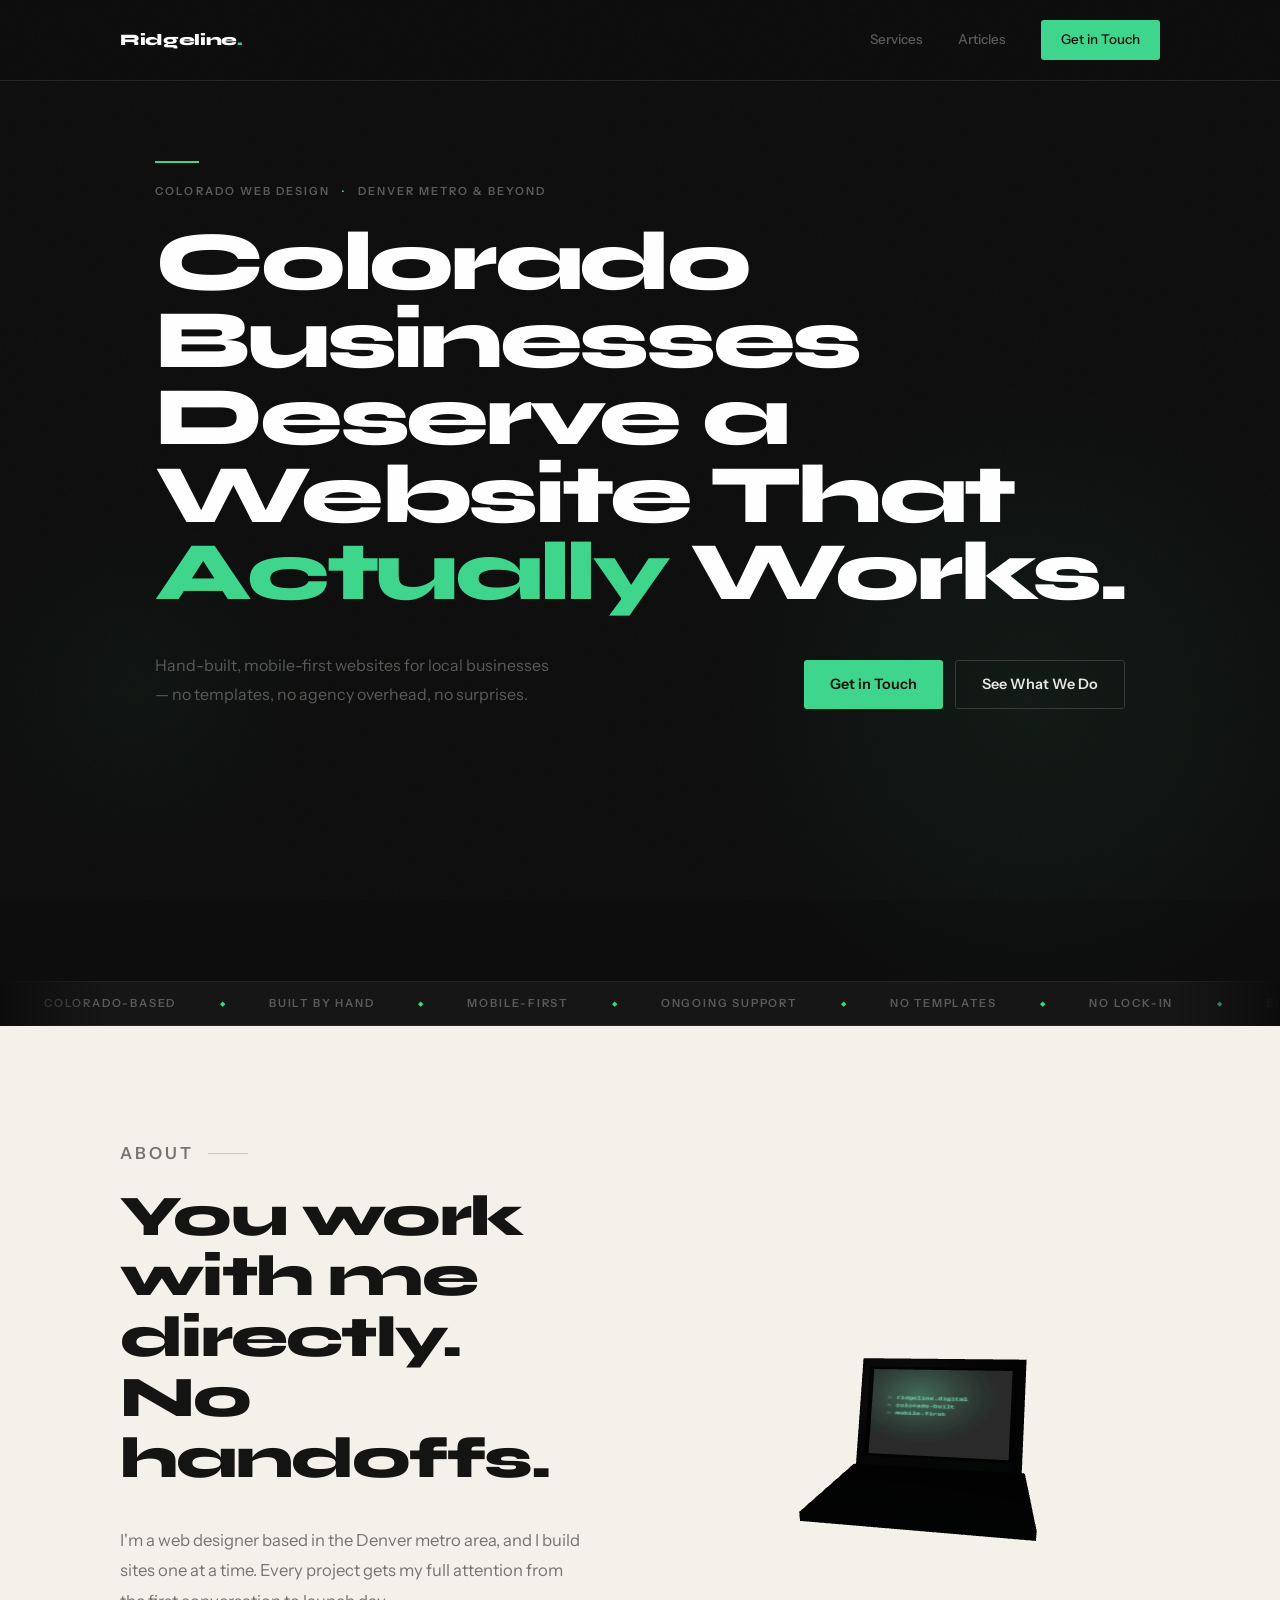
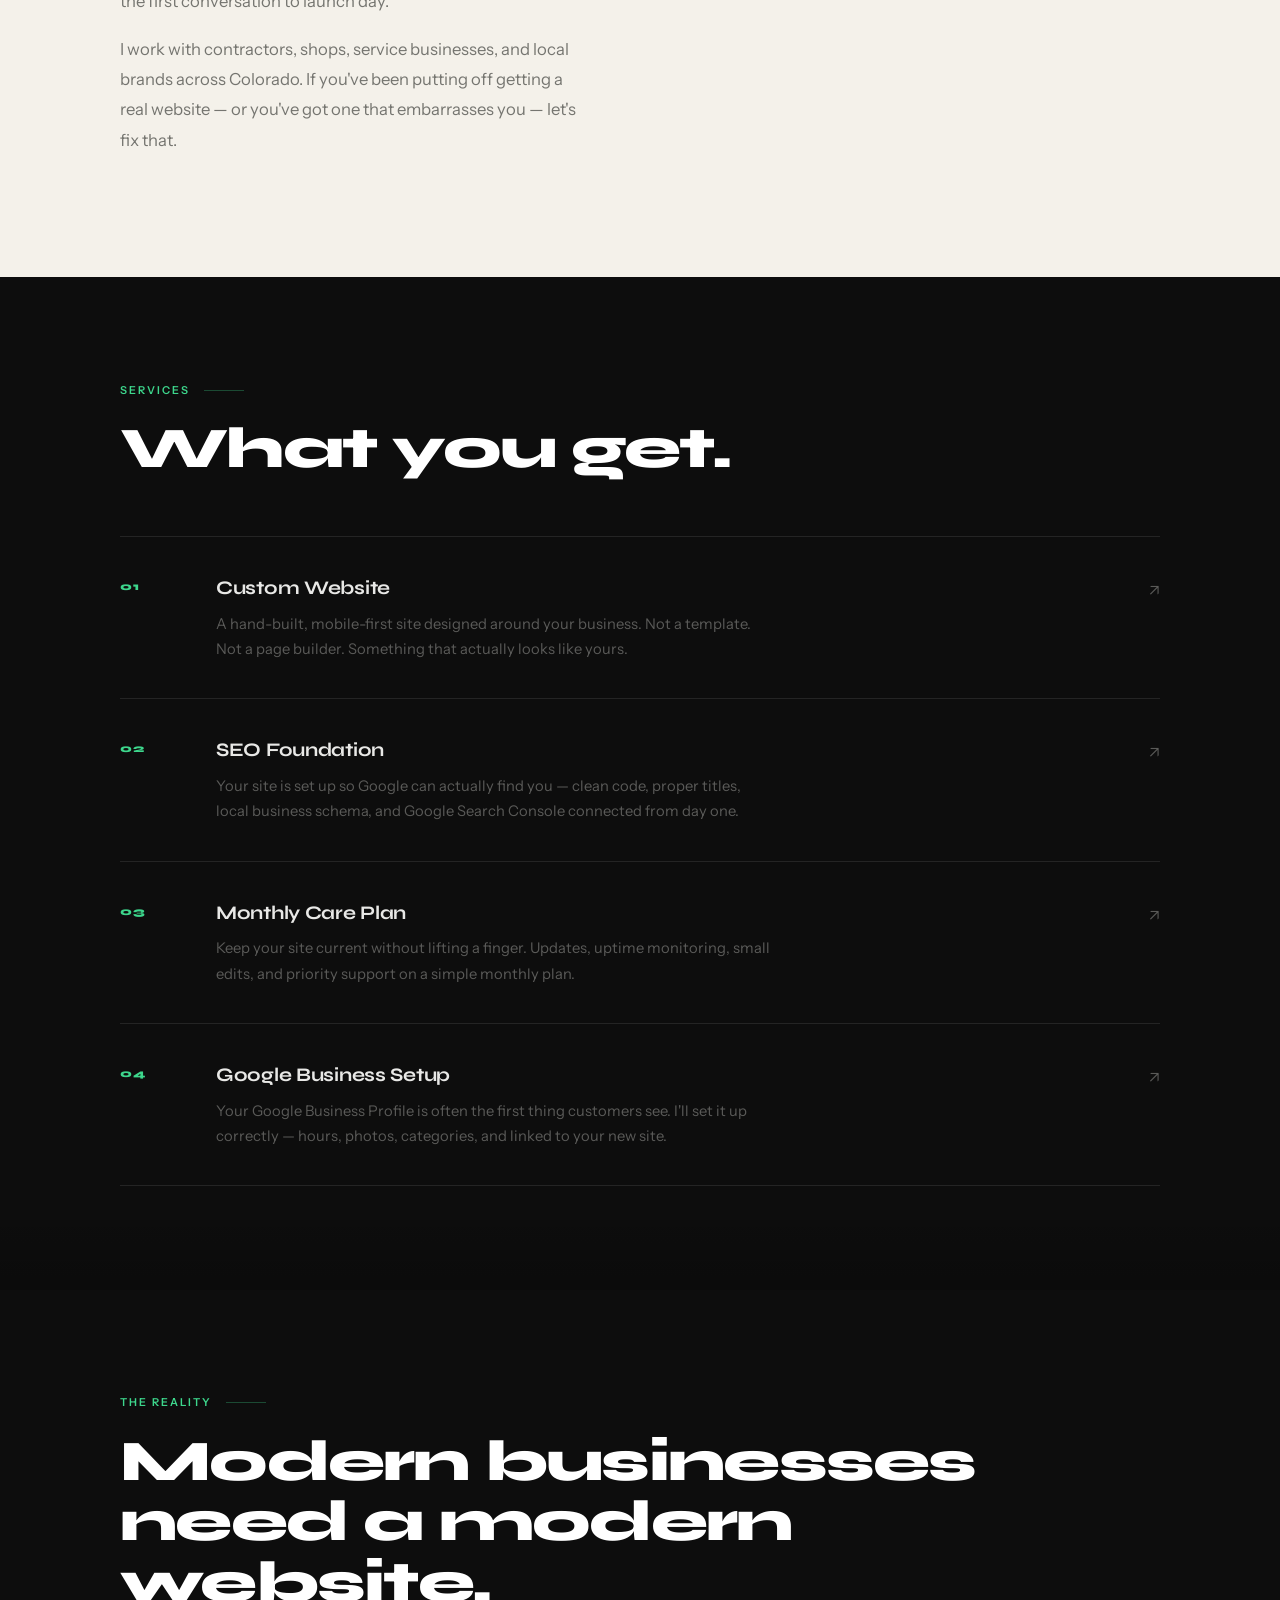
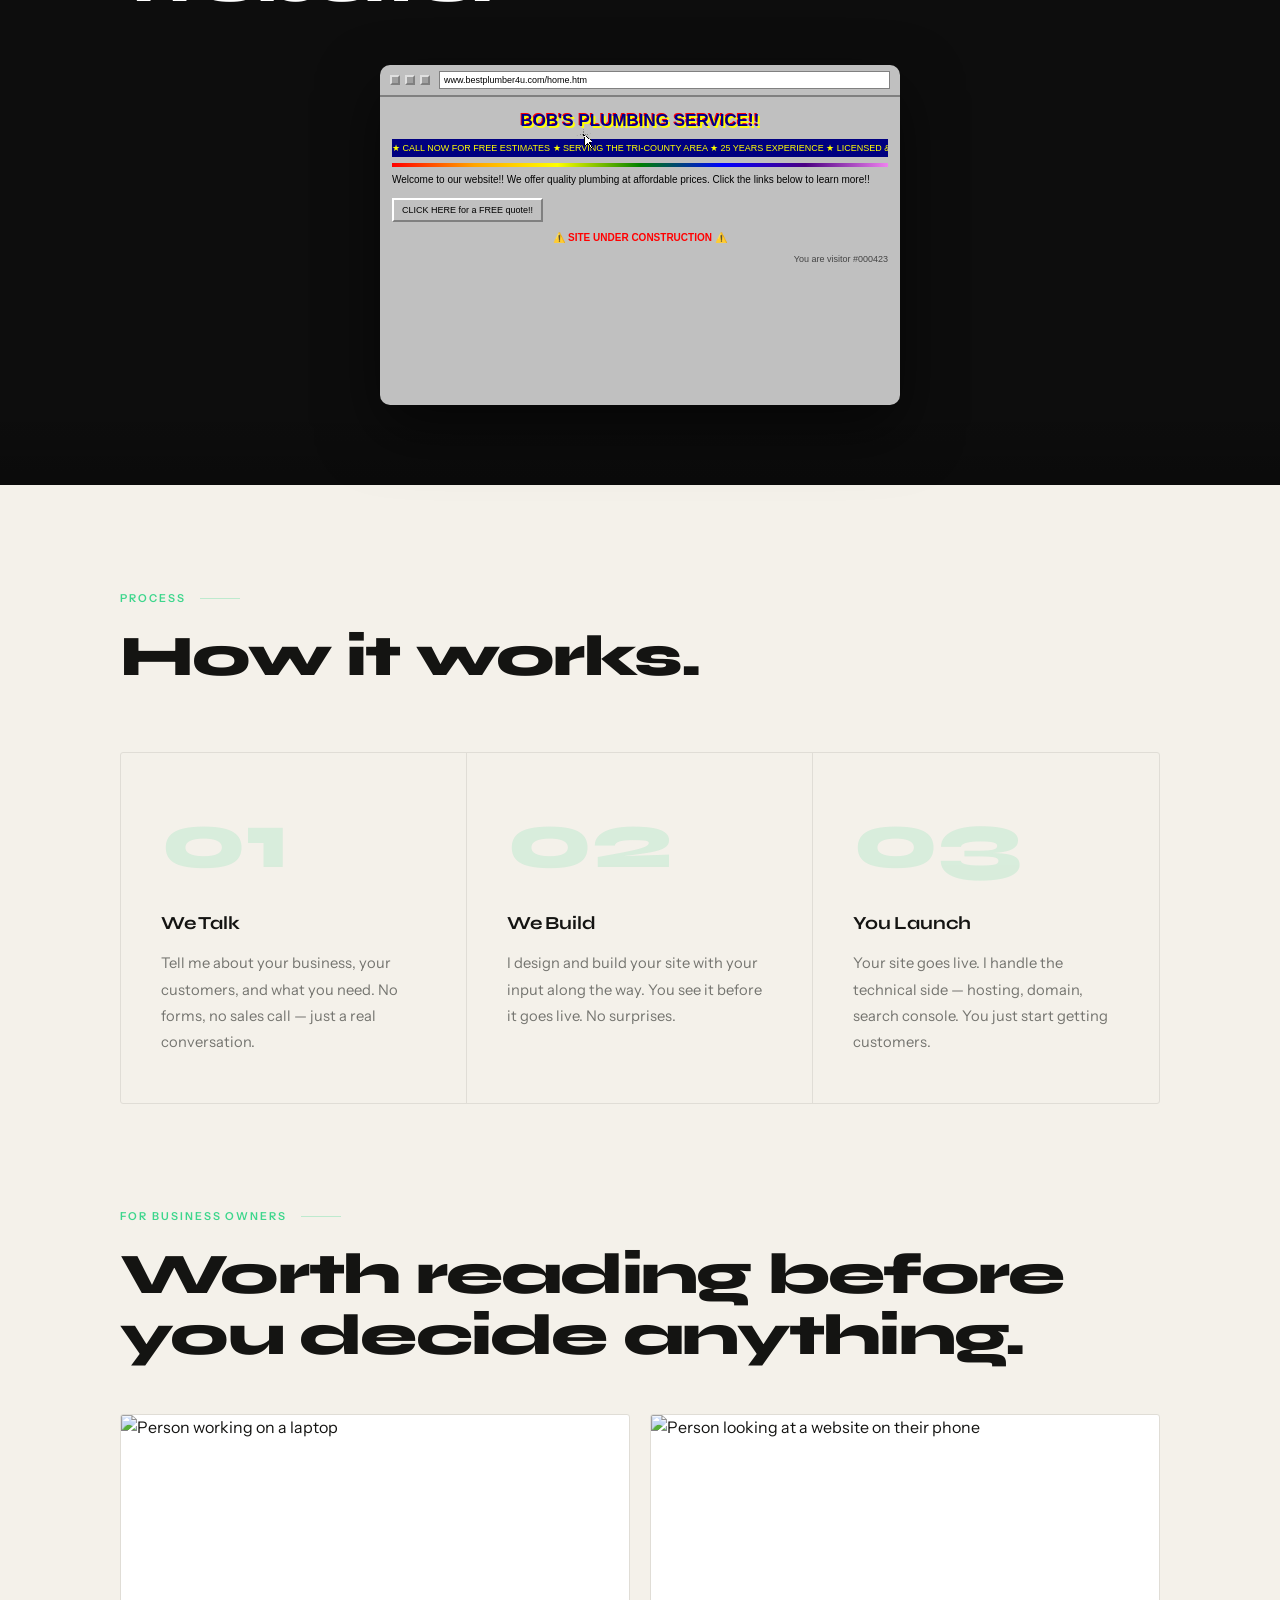
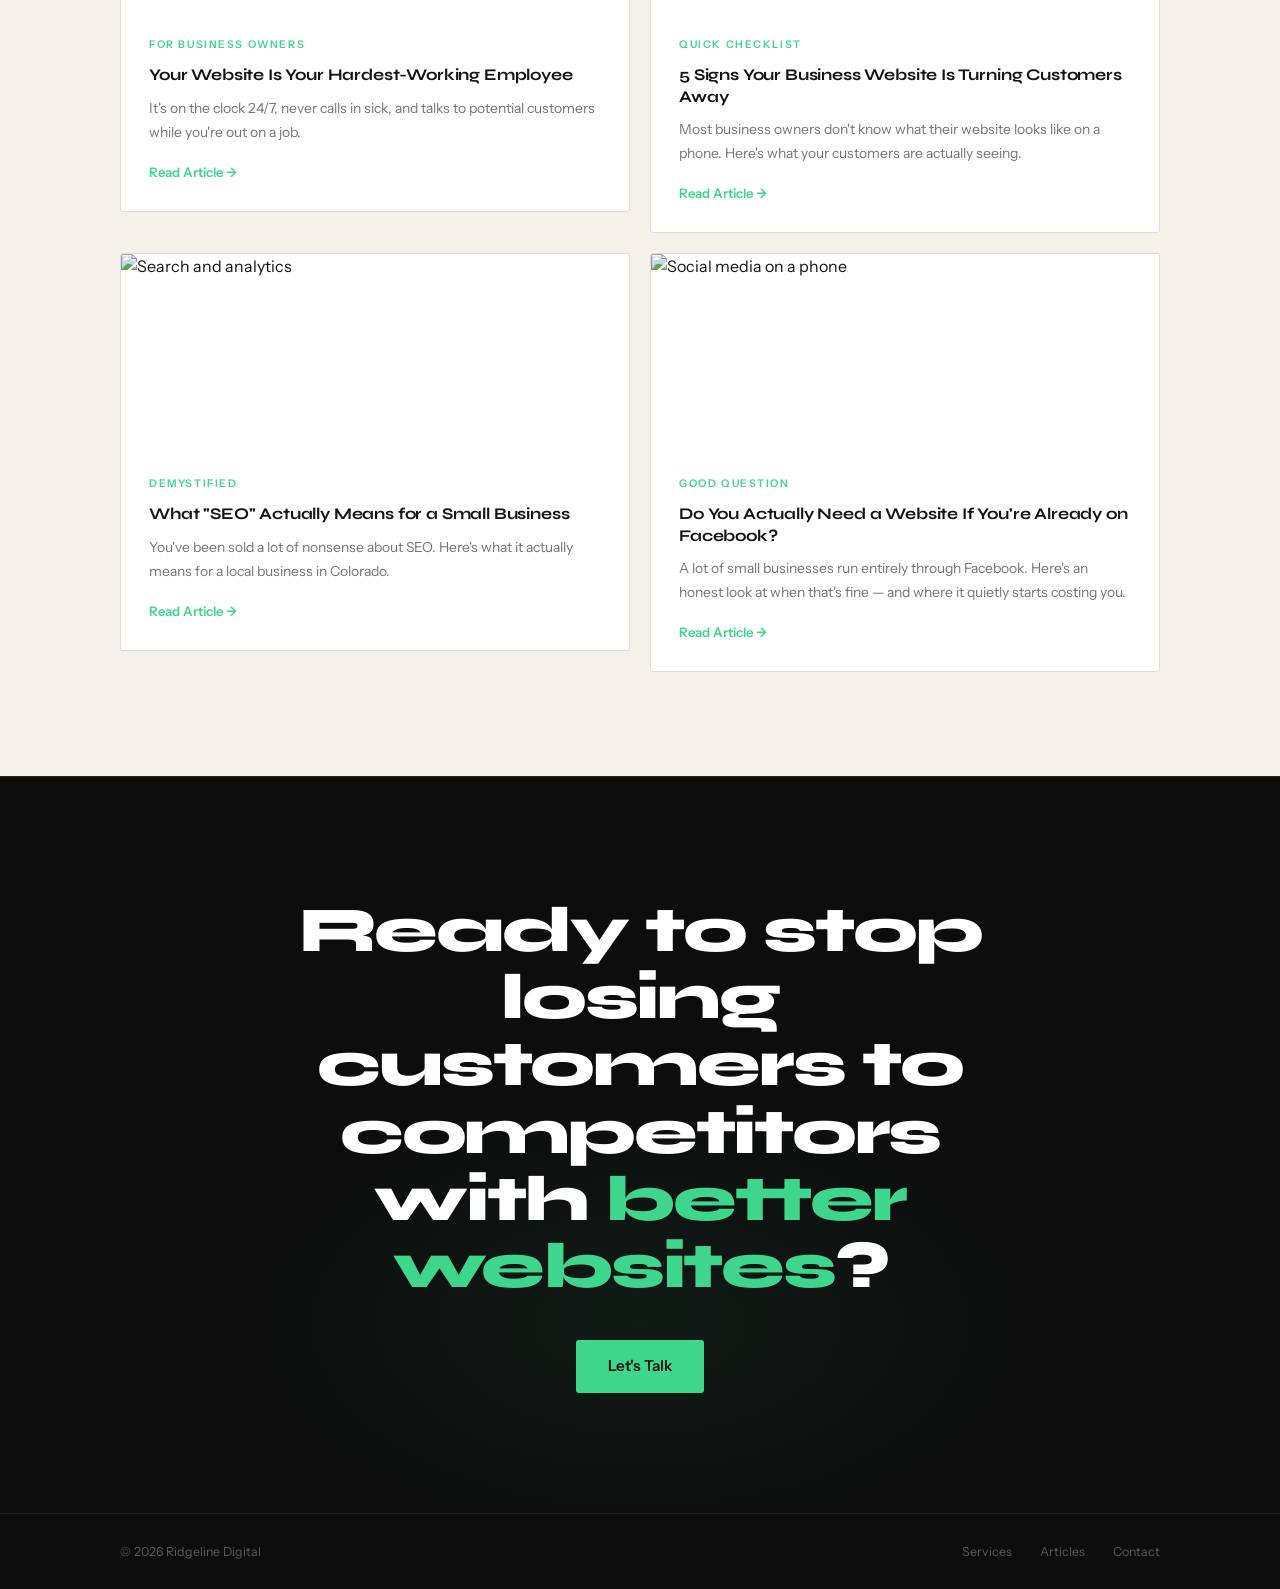
==== commit 25cc27e0: "feat: move pixel-demo above How it works, seamless cursor crossfade + replay - Move pixel-demo secti" ====
--- a/index.html
+++ b/index.html
@@ -8,7 +8,7 @@
   <link rel="preconnect" href="https://fonts.googleapis.com">
   <link rel="preconnect" href="https://fonts.gstatic.com" crossorigin>
   <link href="https://fonts.googleapis.com/css2?family=Syne:wght@700;800&family=Instrument+Sans:ital,wght@0,400;0,500;0,600;1,400&display=swap" rel="stylesheet">
-  <link rel="stylesheet" href="styles.css?v=3">
+  <link rel="stylesheet" href="styles.css">
   <script type="importmap">
 {
   "imports": {
@@ -80,47 +80,6 @@
   </div>
 </div>
 
-<!-- BEFORE/AFTER CURSOR ANIMATION -->
-<div class="transform-band">
-  <div class="transform-band__inner">
-    <p class="transform-band__label">Before &amp; After</p>
-    <div class="ba-demo reveal">
-      <div class="ba-browser">
-        <div class="ba-chrome">
-          <div class="ba-dots"><span></span><span></span><span></span></div>
-          <div class="ba-url">yourwebsite.com</div>
-        </div>
-        <div class="ba-screen">
-          <!-- Old site -->
-          <div class="ba-old">
-            <div class="ba-old__nav">YOUR BUSINESS &nbsp;|&nbsp; HOME &nbsp;|&nbsp; ABOUT &nbsp;|&nbsp; CONTACT US</div>
-            <div class="ba-old__body">
-              <div class="ba-old__heading">Welcome to Our Website!</div>
-              <div class="ba-old__sub">Quality service since 1997. Call us today at 555-1234.</div>
-              <div class="ba-old__btn">CLICK HERE</div>
-            </div>
-          </div>
-          <!-- New site -->
-          <div class="ba-new">
-            <div class="ba-new__nav">
-              <span class="ba-new__logo">YourBiz<span>.</span></span>
-              <span class="ba-new__cta">Get in Touch</span>
-            </div>
-            <div class="ba-new__body">
-              <div class="ba-new__heading">Built to<br>convert.</div>
-              <div class="ba-new__sub">Hand-built, mobile-first.</div>
-              <div class="ba-new__btn">Let's Talk →</div>
-            </div>
-          </div>
-        </div>
-      </div>
-      <!-- Animated cursors -->
-      <img class="ba-cursor ba-cursor--old" src="assets/cursor-win95.svg" aria-hidden="true" draggable="false" style="position:absolute;top:0;left:0;width:44px;max-width:none">
-      <img class="ba-cursor ba-cursor--new" src="assets/cursor-modern.svg" aria-hidden="true" draggable="false" style="position:absolute;top:0;left:0;width:40px;max-width:none">
-    </div>
-  </div>
-</div>
-
 <!-- ABOUT -->
 <section class="section section--light">
   <div class="container">
@@ -176,6 +135,65 @@
         </div>
         <span class="service-item__arrow">↗</span>
       </a>
+    </div>
+  </div>
+</section>
+
+<!-- PIXEL DEMO -->
+<section class="section section--dark pixel-demo">
+  <div class="container">
+    <div class="pixel-demo__text">
+      <p class="section__eyebrow reveal">The Reality</p>
+      <h2 class="section__heading reveal reveal--delay-1">Modern businesses<br>need a modern website.</h2>
+    </div>
+    <div class="pixel-demo__stage" aria-hidden="true">
+      <div class="site-preview">
+        <div class="site-preview--old">
+          <div class="sp-old__chrome">
+            <span class="sp-old__chrome-dot"></span>
+            <span class="sp-old__chrome-dot"></span>
+            <span class="sp-old__chrome-dot"></span>
+            <span class="sp-old__url">www.bestplumber4u.com/home.htm</span>
+          </div>
+          <div class="sp-old__body">
+            <div class="sp-old__header">BOB'S PLUMBING SERVICE!!</div>
+            <div class="sp-old__marquee-wrap">
+              <span class="sp-old__marquee-text">&#9733; CALL NOW FOR FREE ESTIMATES &#9733; SERVING THE TRI-COUNTY AREA &#9733; 25 YEARS EXPERIENCE &#9733; LICENSED &amp; INSURED &#9733;</span>
+            </div>
+            <div class="sp-old__rainbow-hr"></div>
+            <p class="sp-old__welcome">Welcome to our website!! We offer quality plumbing at affordable prices. Click the links below to learn more!!</p>
+            <span class="sp-old__btn">CLICK HERE for a FREE quote!!</span>
+            <p class="sp-old__blink">&#9888;&#65039; SITE UNDER CONSTRUCTION &#9888;&#65039;</p>
+            <p class="sp-old__counter">You are visitor #000423</p>
+          </div>
+        </div>
+
+        <div class="site-preview--new">
+          <div class="sp-new__chrome">
+            <span class="sp-new__chrome-dot"></span>
+            <span class="sp-new__chrome-dot"></span>
+            <span class="sp-new__chrome-dot"></span>
+            <span class="sp-new__url">bobsplumbing.com</span>
+          </div>
+          <div class="sp-new__body">
+            <nav class="sp-new__nav">
+              <span class="sp-new__logo">Bob's Plumbing</span>
+              <span class="sp-new__nav-link">Services</span>
+              <span class="sp-new__nav-cta">Get a Quote</span>
+            </nav>
+            <div class="sp-new__hero">
+              <p class="sp-new__eyebrow">Denver Metro &middot; Licensed &amp; Insured</p>
+              <h3 class="sp-new__headline">Denver's Trusted Plumber</h3>
+              <p class="sp-new__sub">Fast, reliable service &mdash; 25 years in the trade.</p>
+              <button class="sp-new__btn">Get a Free Quote &rarr;</button>
+            </div>
+          </div>
+        </div>
+      </div>
+
+      <!-- Cursor actor — SVG built and injected by pixel-demo.js -->
+      <div class="pixel-cursor" id="pixelCursor"></div>
+
     </div>
   </div>
 </section>
@@ -290,5 +308,6 @@
   document.querySelectorAll('.reveal').forEach(el => observer.observe(el));
 </script>
 <script type="module" src="laptop-3d.js"></script>
+<script src="pixel-demo.js"></script>
 </body>
 </html>
--- a/styles.css
+++ b/styles.css
@@ -550,6 +550,306 @@
   align-items: start;
 }
 
+/* ─── PIXEL DEMO SECTION ─── */
+.pixel-demo { padding-bottom: 80px; }
+
+.pixel-demo__text { margin-bottom: 52px; }
+
+.pixel-demo__stage {
+  position: relative;
+  width: 100%;
+  max-width: 520px;
+  margin: 0 auto;
+  height: 340px;
+}
+
+.site-preview {
+  position: absolute;
+  inset: 0;
+  border-radius: 10px;
+  overflow: hidden;
+  box-shadow: 0 24px 60px rgba(0,0,0,0.55);
+}
+
+/* --- Site preview base --- */
+.site-preview--old,
+.site-preview--new {
+  position: absolute;
+  inset: 0;
+  display: flex;
+  flex-direction: column;
+  transition: opacity 0.4s ease;
+}
+
+.site-preview--new { opacity: 0; }
+
+/* --- Old site --- */
+.sp-old__chrome {
+  display: flex;
+  align-items: center;
+  gap: 5px;
+  padding: 6px 10px;
+  background: #c0c0c0;
+  border-bottom: 2px solid #808080;
+  font-family: Arial, sans-serif;
+  font-size: 10px;
+  color: #000;
+}
+.sp-old__chrome-dot {
+  display: inline-block;
+  width: 10px; height: 10px;
+  background: #a0a0a0;
+  border: 2px solid;
+  border-color: #dfdfdf #808080 #808080 #dfdfdf;
+}
+.sp-old__url {
+  margin-left: 4px;
+  flex: 1;
+  background: #fff;
+  border: 1px solid #808080;
+  padding: 1px 4px;
+  overflow: hidden;
+  white-space: nowrap;
+  font-size: 9px;
+}
+
+.sp-old__body {
+  flex: 1;
+  background: #c0c0c0;
+  padding: 10px 12px;
+  overflow: hidden;
+  font-family: 'Comic Sans MS', 'Comic Sans', cursive, sans-serif;
+}
+
+.sp-old__header {
+  font-size: 17px;
+  font-weight: bold;
+  color: #00008b;
+  text-align: center;
+  text-shadow: 2px 2px #ff0, -1px -1px #f00;
+  margin-bottom: 4px;
+}
+
+.sp-old__marquee-wrap {
+  overflow: hidden;
+  white-space: nowrap;
+  background: #000080;
+  color: #ffff00;
+  font-size: 9px;
+  padding: 2px 0;
+}
+.sp-old__marquee-text {
+  display: inline-block;
+  animation: sp-marquee 12s linear infinite;
+}
+@keyframes sp-marquee {
+  from { transform: translateX(100%); }
+  to   { transform: translateX(-100%); }
+}
+
+.sp-old__rainbow-hr {
+  height: 4px;
+  margin: 6px 0;
+  background: linear-gradient(to right,
+    red, orange, yellow, green, blue, indigo, violet);
+}
+
+.sp-old__welcome {
+  font-size: 10px;
+  color: #000;
+  margin-bottom: 8px;
+  line-height: 1.4;
+}
+
+.sp-old__btn {
+  display: inline-block;
+  font-family: Arial, sans-serif;
+  font-size: 9px;
+  background: #c0c0c0;
+  color: #000;
+  border: 2px solid;
+  border-color: #fff #808080 #808080 #fff;
+  padding: 3px 8px;
+  cursor: pointer;
+  margin-bottom: 8px;
+}
+
+.sp-old__blink {
+  font-size: 10px;
+  font-weight: bold;
+  color: #ff0000;
+  text-align: center;
+  animation: sp-blink 0.9s step-start infinite;
+}
+@keyframes sp-blink {
+  0%, 100% { opacity: 1; }
+  50% { opacity: 0; }
+}
+
+.sp-old__counter {
+  font-size: 9px;
+  color: #444;
+  text-align: right;
+  margin-top: 6px;
+}
+
+/* --- New site --- */
+.sp-new__chrome {
+  display: flex;
+  align-items: center;
+  gap: 5px;
+  padding: 7px 12px;
+  background: #f5f5f5;
+  border-bottom: 1px solid #e0e0e0;
+  font-family: system-ui, sans-serif;
+  font-size: 10px;
+  color: #555;
+}
+.sp-new__chrome-dot {
+  display: inline-block;
+  width: 10px; height: 10px;
+  border-radius: 50%;
+  background: #ddd;
+}
+.sp-new__chrome-dot:nth-child(1) { background: #ff5f57; }
+.sp-new__chrome-dot:nth-child(2) { background: #febc2e; }
+.sp-new__chrome-dot:nth-child(3) { background: #28c840; }
+.sp-new__url {
+  margin-left: 6px;
+  background: #fff;
+  border: 1px solid #ddd;
+  border-radius: 4px;
+  padding: 2px 8px;
+  font-size: 9px;
+  color: #333;
+}
+
+.sp-new__body {
+  flex: 1;
+  background: #fff;
+  display: flex;
+  flex-direction: column;
+  overflow: hidden;
+}
+
+.sp-new__nav {
+  display: flex;
+  align-items: center;
+  gap: 16px;
+  padding: 10px 14px;
+  border-bottom: 1px solid #f0f0f0;
+  font-family: system-ui, sans-serif;
+  font-size: 10px;
+}
+.sp-new__logo {
+  font-weight: 700;
+  font-size: 11px;
+  color: #111;
+  margin-right: auto;
+}
+.sp-new__nav-link { color: #555; }
+.sp-new__nav-cta {
+  background: #111;
+  color: #fff;
+  padding: 3px 9px;
+  border-radius: 4px;
+  font-weight: 600;
+  font-size: 9px;
+}
+
+.sp-new__hero {
+  flex: 1;
+  padding: 20px 16px;
+  display: flex;
+  flex-direction: column;
+  justify-content: center;
+  font-family: system-ui, sans-serif;
+}
+.sp-new__eyebrow {
+  font-size: 8px;
+  text-transform: uppercase;
+  letter-spacing: 0.08em;
+  color: #3dd68c;
+  font-weight: 600;
+  margin-bottom: 6px;
+}
+.sp-new__headline {
+  font-size: 22px;
+  font-weight: 800;
+  color: #111;
+  line-height: 1.1;
+  margin-bottom: 8px;
+}
+.sp-new__sub {
+  font-size: 10px;
+  color: #666;
+  margin-bottom: 14px;
+  line-height: 1.5;
+}
+.sp-new__btn {
+  display: inline-block;
+  background: #111;
+  color: #fff;
+  font-size: 10px;
+  font-weight: 600;
+  padding: 8px 16px;
+  border-radius: 6px;
+  border: none;
+  cursor: pointer;
+  align-self: flex-start;
+}
+
+/* --- Pixel cursor actor --- */
+.pixel-cursor {
+  position: absolute;
+  top: 30%;
+  left: -80px;
+  opacity: 0;
+  transform: rotate(-12deg);
+  pointer-events: none;
+  z-index: 10;
+  transition:
+    transform 1.0s cubic-bezier(0.22, 1, 0.36, 1),
+    opacity 0.7s ease,
+    left 1.0s cubic-bezier(0.22, 1, 0.36, 1),
+    top 1.0s cubic-bezier(0.22, 1, 0.36, 1);
+  will-change: transform, opacity, left, top;
+}
+
+.pixel-cursor.is-entering {
+  left: 38%;
+  top: 18%;
+  opacity: 1;
+  transform: rotate(-6deg);
+}
+
+.pixel-cursor.is-clicking {
+  transform: rotate(-6deg) scale(0.82);
+  transition: transform 0.12s ease;
+}
+
+.pixel-cursor.is-modern {
+  transform: rotate(0deg);
+  transition:
+    transform 0.4s ease,
+    opacity 0.5s ease,
+    left 0.5s ease,
+    top 0.5s ease;
+}
+/* Cross-fade: Win95 fades out as Win10 fades in simultaneously */
+.pixel-cursor.is-modern #cursor-pixel { opacity: 0 !important; }
+.pixel-cursor.is-modern #cursor-smooth { opacity: 1 !important; }
+
+.pixel-cursor.is-gone {
+  left: 110%;
+  top: -10%;
+  opacity: 0;
+  transition:
+    left 0.85s cubic-bezier(0.55, 0, 1, 0.45),
+    top 0.85s cubic-bezier(0.55, 0, 1, 0.45),
+    opacity 0.5s ease 0.3s;
+}
+
 /* ─── RESPONSIVE ─── */
 @media (max-width: 768px) {
   .container  { padding: 0 20px; }
@@ -592,255 +892,14 @@
   .cta-section { padding: 72px 20px; }
 }
 
-/* ─── BEFORE/AFTER TRANSFORM DEMO ─── */
-.transform-band {
-  background: var(--bg);
-  padding: 80px 0 96px;
-  display: flex;
-  justify-content: center;
-}
-.transform-band__inner {
-  display: flex;
-  flex-direction: column;
-  align-items: center;
-  gap: 20px;
-  padding: 0 40px;
-  width: 100%;
-}
-.transform-band__label {
-  font-size: 0.68rem;
-  font-weight: 600;
-  letter-spacing: 0.18em;
-  text-transform: uppercase;
-  color: var(--accent);
-  display: flex;
-  align-items: center;
-  gap: 14px;
-}
-.transform-band__label::before,
-.transform-band__label::after {
-  content: '';
-  display: block;
-  height: 1px;
-  width: 40px;
-  background: currentColor;
-  opacity: 0.3;
-}
-
-/* Browser mockup + animated cursors */
-.ba-demo {
-  position: relative;
-  max-width: 500px;
-  width: 100%;
-}
-
-.ba-browser {
-  width: 100%;
-  border-radius: 10px;
-  overflow: hidden;
-  border: 1px solid var(--border);
-  box-shadow: 0 40px 100px rgba(0,0,0,0.55), 0 0 0 1px rgba(255,255,255,0.03);
-}
-
-.ba-chrome {
-  background: #1c1c1c;
-  padding: 10px 14px;
-  display: flex;
-  align-items: center;
-  gap: 10px;
-  border-bottom: 1px solid #2a2a2a;
-  height: 38px;
-}
-.ba-dots {
-  display: flex; gap: 5px; flex-shrink: 0;
-}
-.ba-dots span {
-  width: 9px; height: 9px; border-radius: 50%;
-}
-.ba-dots span:nth-child(1) { background: #ff5f57; }
-.ba-dots span:nth-child(2) { background: #febc2e; }
-.ba-dots span:nth-child(3) { background: #28c840; }
-.ba-url {
-  flex: 1;
-  background: #252525;
-  border-radius: 4px;
-  padding: 3px 8px;
-  font-size: 0.68rem;
-  color: #555;
-  text-align: center;
-}
-
-.ba-screen {
-  position: relative;
-  height: 240px;
-  overflow: hidden;
-}
-
-/* Old site */
-.ba-old {
-  position: absolute; inset: 0;
-  background: #c0c0c0;
-  animation: ba-old-show 10s ease-in-out infinite;
-}
-.ba-old__nav {
-  background: #000080;
-  color: #fff;
-  padding: 5px 10px;
-  font-size: 0.48rem;
-  font-family: 'Arial', sans-serif;
-  letter-spacing: 0.03em;
-  line-height: 1.6;
-}
-.ba-old__body { padding: 14px; }
-.ba-old__heading {
-  font-size: 0.9rem;
-  font-weight: bold;
-  font-family: 'Times New Roman', serif;
-  color: #000080;
-  margin-bottom: 6px;
-  text-shadow: 1px 1px #e0e0e0;
-}
-.ba-old__sub {
-  font-size: 0.58rem;
-  color: #333;
-  font-family: 'Arial', sans-serif;
-  line-height: 1.5;
-  margin-bottom: 12px;
-}
-.ba-old__btn {
-  display: inline-block;
-  background: #c0c0c0;
-  border-top: 2px solid #ffffff;
-  border-left: 2px solid #ffffff;
-  border-bottom: 2px solid #808080;
-  border-right: 2px solid #808080;
-  padding: 3px 10px;
-  font-size: 0.62rem;
-  font-family: 'Arial', sans-serif;
-  font-weight: bold;
-  color: #000;
-}
-
-/* New site */
-.ba-new {
-  position: absolute; inset: 0;
-  background: #0d0d0d;
-  animation: ba-new-show 10s ease-in-out infinite;
-}
-.ba-new__nav {
-  padding: 10px 14px;
-  display: flex;
-  justify-content: space-between;
-  align-items: center;
-  border-bottom: 1px solid #1e1e1e;
-}
-.ba-new__logo {
-  font-family: var(--font-display);
-  font-size: 0.88rem;
-  font-weight: 800;
-  color: #fff;
-  letter-spacing: -0.02em;
-}
-.ba-new__logo span { color: var(--accent); }
-.ba-new__cta {
-  background: var(--accent);
-  color: #0d0d0d;
-  padding: 4px 10px;
-  border-radius: 3px;
-  font-size: 0.58rem;
-  font-weight: 600;
-}
-.ba-new__body { padding: 18px 14px; }
-.ba-new__heading {
-  font-family: var(--font-display);
-  font-size: 1.35rem;
-  font-weight: 800;
-  color: #fff;
-  margin-bottom: 8px;
-  letter-spacing: -0.03em;
-  line-height: 1.05;
-}
-.ba-new__sub {
-  font-size: 0.58rem;
-  color: #5a5a58;
-  margin-bottom: 14px;
-  line-height: 1.6;
-}
-.ba-new__btn {
-  display: inline-block;
-  background: var(--accent);
-  color: #0d0d0d;
-  padding: 5px 12px;
-  border-radius: 3px;
-  font-size: 0.62rem;
-  font-weight: 600;
-}
-
-/* Animated cursors — positioned relative to .ba-demo */
-.ba-cursor {
-  position: absolute;
-  top: 0; left: 0;
-  pointer-events: none;
-  max-width: none;
-  height: auto;
-  z-index: 2;
-}
-.ba-cursor--old {
-  /* SVG is 11×12px native; scale up 4× for chunky pixel-art look */
-  width: 44px;
-  image-rendering: pixelated;
-  animation: ba-cursor-old 10s ease-in-out infinite;
-}
-.ba-cursor--new {
-  width: 40px;
-  animation: ba-cursor-new 10s ease-in-out infinite;
-}
-
-/* ── Timeline (10s loop) ──
-  0-3.5s  : old site visible, Win95 cursor moves toward button
-  3.5-4s  : click pulse
-  4-5s    : fade old → new
-  5-8s    : new site + modern cursor glides to button
-  8-9.5s  : fade out back to old
-  9.5-10s : reset
-*/
-@keyframes ba-old-show {
-  0%, 37%    { opacity: 1; }
-  44%, 90%   { opacity: 0; }
-  95%, 100%  { opacity: 1; }
-}
-@keyframes ba-new-show {
-  0%, 41%    { opacity: 0; }
-  48%, 83%   { opacity: 1; }
-  90%, 100%  { opacity: 0; }
-}
-
-/* Win95 cursor: enters bottom-left, climbs to "CLICK HERE" button */
-@keyframes ba-cursor-old {
-  0%    { transform: translate(8px, 260px);  opacity: 0; }
-  5%    { transform: translate(8px, 230px);  opacity: 1; }
-  32%   { transform: translate(14px, 133px); opacity: 1; }
-  36%   { transform: translate(14px, 131px) scale(0.82); opacity: 1; }
-  39%   { transform: translate(14px, 131px) scale(1);    opacity: 1; }
-  44%   { transform: translate(14px, 131px); opacity: 0; }
-  99%   { transform: translate(8px, 260px);  opacity: 0; }
-  100%  { transform: translate(8px, 260px);  opacity: 0; }
-}
-
-/* Modern cursor: glides in from top-right, settles on "Let's Talk" button */
-@keyframes ba-cursor-new {
-  0%    { transform: translate(420px, 30px);  opacity: 0; }
-  44%   { transform: translate(420px, 30px);  opacity: 0; }
-  52%   { transform: translate(300px, 80px);  opacity: 1; }
-  63%   { transform: translate(14px, 186px);  opacity: 1; }
-  82%   { transform: translate(14px, 186px);  opacity: 1; }
-  88%   { transform: translate(14px, 186px);  opacity: 0; }
-  99%   { transform: translate(420px, 30px);  opacity: 0; }
-  100%  { transform: translate(420px, 30px);  opacity: 0; }
-}
-
-@media (max-width: 600px) {
-  .ba-cursor { display: none; } /* cursors at fixed px don't scale on tiny screens */
+@media (max-width: 640px) {
+  .pixel-demo__stage { height: 280px; }
+  .sp-old__header { font-size: 13px; }
+  .sp-new__headline { font-size: 17px; }
+  .pixel-cursor { transform: rotate(-12deg) scale(0.75); }
+  .pixel-cursor.is-entering { transform: rotate(-6deg) scale(0.75); }
+  .pixel-cursor.is-clicking { transform: rotate(-6deg) scale(0.65); }
+  .pixel-cursor.is-modern  { transform: rotate(0deg) scale(0.75); }
 }
 
 /* Extra-small phones (≤480px) */
